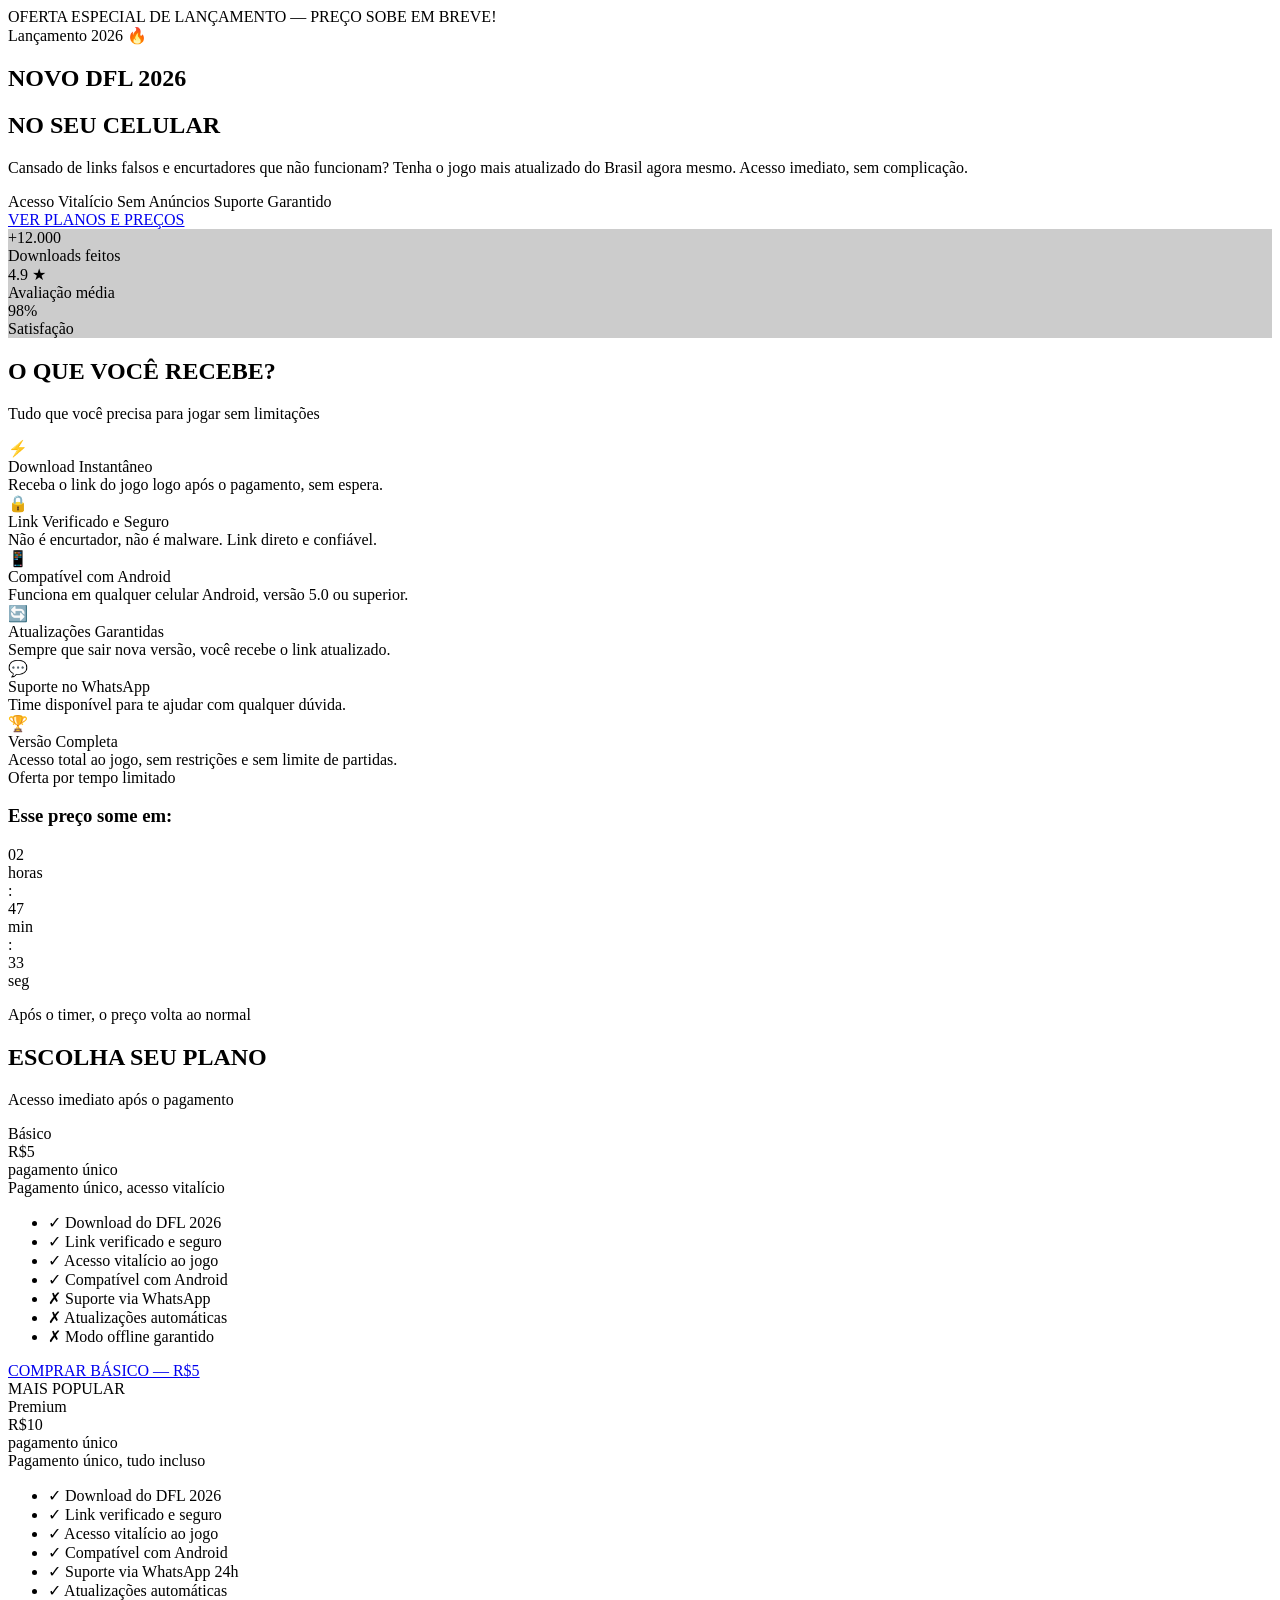
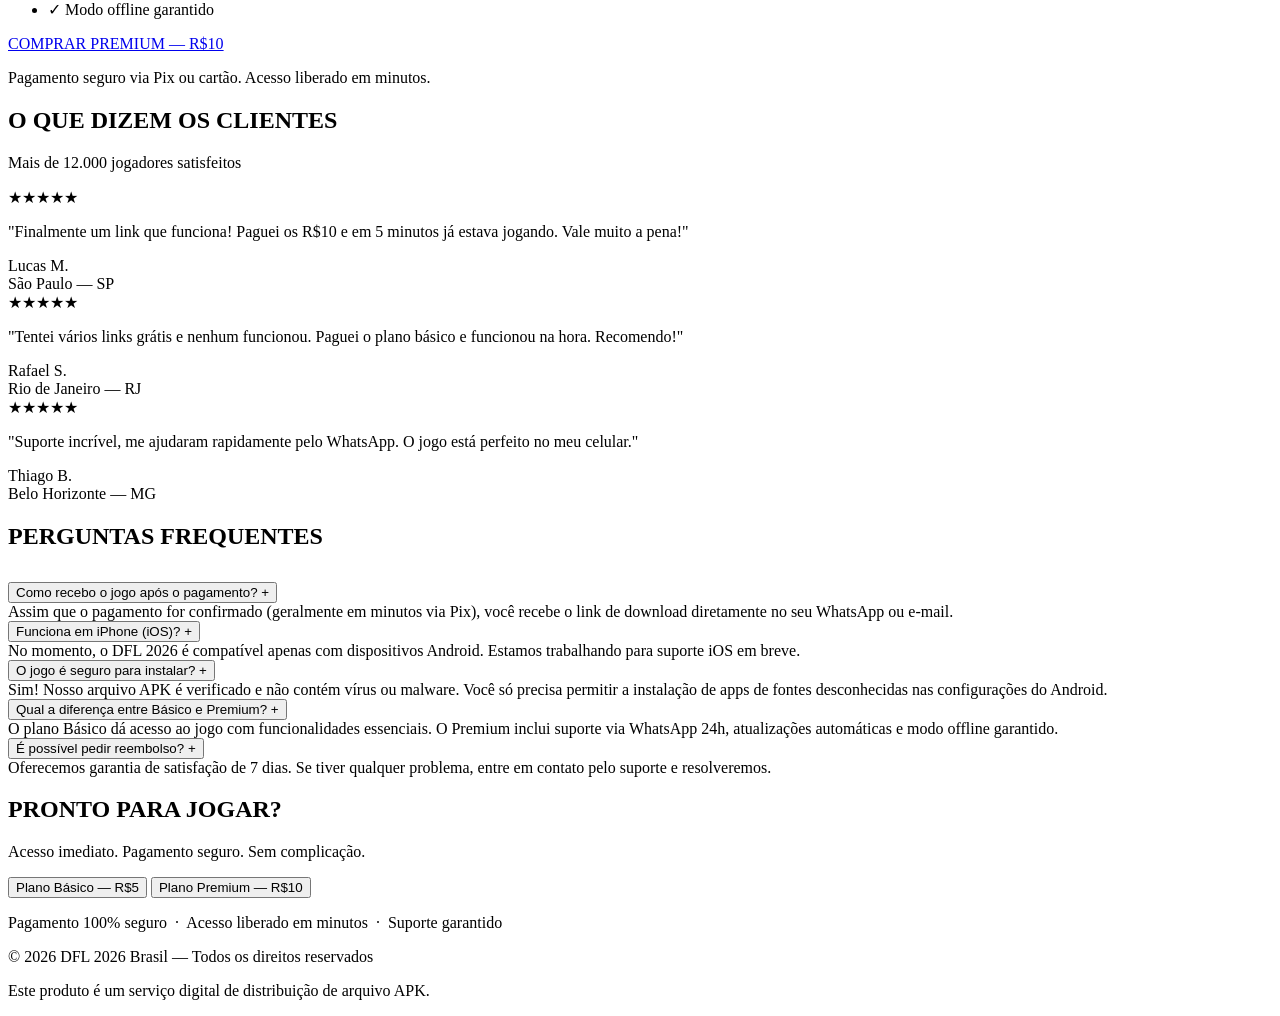
==== index.html @ fa86c932 "Add files via upload" ====
<!DOCTYPE html>
<html lang="pt-BR">
    <head>
        <meta charset="UTF-8"/>
        <meta name="viewport" content="width=device-width, initial-scale=1.0"/>
        <!-- =====================================================
       TÍTULO E META TAGS (edite aqui para SEO)
       ===================================================== -->
        <title>DFL 2026 no seu Celular - Acesso Original e Seguro</title>
        <meta name="description" content="Cansado de links falsos? Tenha o DFL 2026 original no seu celular agora mesmo. Acesso vitalício a partir de R$5."/>
        <!-- =====================================================
       FAVICON
       Coloque seu favicon em images/favicon.ico e descomente:
       <link rel="icon" href="images/favicon.ico" />
       ===================================================== -->
        <!-- =====================================================
       FONTE (Google Fonts - pode trocar aqui)
       ===================================================== -->
        <link rel="preconnect" href="https://fonts.googleapis.com"/>
        <link rel="preconnect" href="https://fonts.gstatic.com" crossorigin/>
        <link href="https://fonts.googleapis.com/css2?family=Inter:wght@400;500;600;700;800;900&display=swap" rel="stylesheet"/>
        <!-- =====================================================
       ESTILOS (arquivo: css/styles.css)
       ===================================================== -->
        <link rel="stylesheet" href="css/styles.css"/>
    </head>
<div class="elementor-widget-container">
        <script src="https://cdn.utmify.com.br/scripts/utms/latest.js" data-utmify-prevent-subids="" async="" defer=""></script>
        <!-- Meta Pixel Code -->
        <script>
!function(f,b,e,v,n,t,s)
{if(f.fbq)return;n=f.fbq=function(){n.callMethod?
n.callMethod.apply(n,arguments):n.queue.push(arguments)};
if(!f._fbq)f._fbq=n;n.push=n;n.loaded=!0;n.version='2.0';
n.queue=[];t=b.createElement(e);t.async=!0;
t.src=v;s=b.getElementsByTagName(e)[0];
s.parentNode.insertBefore(t,s)}(window, document,'script',
'https://connect.facebook.net/en_US/fbevents.js');
fbq('init', '829991496211756');
fbq('track', 'PageView');
</script>
        <noscript>
            <img height="1" width="1" style="display:none" src="https://www.facebook.com/tr?id=829991496211756&ev=PageView&noscript=1"/>
        </noscript>
        <!-- End Meta Pixel Code -->      
    <body>
        <!-- =====================================================
       BARRA DE URGÊNCIA (topo)
       Edite o texto abaixo
       ===================================================== -->
        <div class="barra-urgencia">
            OFERTA ESPECIAL DE LANÇAMENTO &mdash; PREÇO SOBE EM BREVE!
</div>
        <!-- =====================================================
       SEÇÃO: HERO
       Edite título, subtítulo e texto aqui
       ===================================================== -->
        <section class="hero">
            <div class="secao-wrapper">
                <!-- Badge topo -->
                <div class="hero__badge">Lançamento 2026 🔥</div>
                <!-- Título principal -->
                <h1 class="hero__titulo">NOVO DFL 2026</h1>
                <h2 class="hero__subtitulo">NO SEU CELULAR</h2>
                <!-- Descrição -->
                <p class="hero__descricao">
        Cansado de links falsos e encurtadores que não funcionam? Tenha o jogo mais atualizado do Brasil agora mesmo. <span>Acesso imediato</span>, sem complicação. </p>
                <!-- Selos de confiança -->
                <div class="hero__selos">
                    <span><span class="dot"></span> Acesso Vitalício</span>
                    <span><span class="dot"></span> Sem Anúncios</span>
                    <span><span class="dot"></span> Suporte Garantido</span>
                </div>
                <!-- Botão principal -->
                <a href="#planos" class="hero__btn">VER PLANOS E PREÇOS</a>
            </div>
        </section>
        <!-- =====================================================
       SEÇÃO: PROVA SOCIAL (números)
       Edite os números e rótulos abaixo
       ===================================================== -->
        <div style="background: rgba(0,0,0,0.2);">
            <div class="prova-social animar">
                <div>
                    <div class="prova-social__numero">+12.000</div>
                    <div class="prova-social__label">Downloads feitos</div>
                </div>
                <div>
                    <div class="prova-social__numero">4.9 ★</div>
                    <div class="prova-social__label">Avaliação média</div>
                </div>
                <div>
                    <div class="prova-social__numero">98%</div>
                    <div class="prova-social__label">Satisfação</div>
                </div>
            </div>
        </div>
        <!-- =====================================================
       SEÇÃO: O QUE VOCÊ RECEBE
       Adicione, edite ou remova cards de benefícios abaixo
       ===================================================== -->
        <section>
            <div class="secao-wrapper">
                <h2 class="secao__titulo">O QUE VOCÊ <span>RECEBE</span>?</h2>
                <p class="secao__subtitulo">Tudo que você precisa para jogar sem limitações</p>
                <div class="beneficios__grid">
                    <!-- CARD 1 — edite ícone, título e descrição -->
                    <div class="beneficio-card animar">
                        <span class="beneficio-card__icone">⚡</span>
                        <div>
                            <div class="beneficio-card__titulo">Download Instantâneo</div>
                            <div class="beneficio-card__desc">Receba o link do jogo logo após o pagamento, sem espera.</div>
                        </div>
                    </div>
                    <!-- CARD 2 -->
                    <div class="beneficio-card animar">
                        <span class="beneficio-card__icone">🔒</span>
                        <div>
                            <div class="beneficio-card__titulo">Link Verificado e Seguro</div>
                            <div class="beneficio-card__desc">Não é encurtador, não é malware. Link direto e confiável.</div>
                        </div>
                    </div>
                    <!-- CARD 3 -->
                    <div class="beneficio-card animar">
                        <span class="beneficio-card__icone">📱</span>
                        <div>
                            <div class="beneficio-card__titulo">Compatível com Android</div>
                            <div class="beneficio-card__desc">Funciona em qualquer celular Android, versão 5.0 ou superior.</div>
                        </div>
                    </div>
                    <!-- CARD 4 -->
                    <div class="beneficio-card animar">
                        <span class="beneficio-card__icone">🔄</span>
                        <div>
                            <div class="beneficio-card__titulo">Atualizações Garantidas</div>
                            <div class="beneficio-card__desc">Sempre que sair nova versão, você recebe o link atualizado.</div>
                        </div>
                    </div>
                    <!-- CARD 5 -->
                    <div class="beneficio-card animar">
                        <span class="beneficio-card__icone">💬</span>
                        <div>
                            <div class="beneficio-card__titulo">Suporte no WhatsApp</div>
                            <div class="beneficio-card__desc">Time disponível para te ajudar com qualquer dúvida.</div>
                        </div>
                    </div>
                    <!-- CARD 6 -->
                    <div class="beneficio-card animar">
                        <span class="beneficio-card__icone">🏆</span>
                        <div>
                            <div class="beneficio-card__titulo">Versão Completa</div>
                            <div class="beneficio-card__desc">Acesso total ao jogo, sem restrições e sem limite de partidas.</div>
                        </div>
                    </div>
                </div>
            </div>
        </section>
        <!-- =====================================================
       SEÇÃO: CONTAGEM REGRESSIVA
       O tempo é controlado em js/main.js (variável totalSegundos)
       ===================================================== -->
        <section class="urgencia-secao">
            <div class="urgencia-secao__label">Oferta por tempo limitado</div>
            <h3 class="urgencia-secao__titulo">Esse preço some em:</h3>
            <div class="contador">
                <div class="contador__caixa">
                    <div class="contador__numero" id="contador-horas">02</div>
                    <div class="contador__legenda">horas</div>
                </div>
                <div class="contador__separador">:</div>
                <div class="contador__caixa">
                    <div class="contador__numero" id="contador-minutos">47</div>
                    <div class="contador__legenda">min</div>
                </div>
                <div class="contador__separador">:</div>
                <div class="contador__caixa">
                    <div class="contador__numero" id="contador-segundos">33</div>
                    <div class="contador__legenda">seg</div>
                </div>
            </div>
            <p class="urgencia-secao__rodape">Após o timer, o preço volta ao normal</p>
        </section>
        <!-- =====================================================
       SEÇÃO: PLANOS E PREÇOS
       Edite os itens incluídos/excluídos e os preços aqui.
       Para alterar o link de compra, edite js/main.js
       ===================================================== -->
        <section id="planos">
            <div class="secao-wrapper">
                <h2 class="secao__titulo">ESCOLHA SEU <span>PLANO</span></h2>
                <p class="secao__subtitulo">Acesso imediato após o pagamento</p>
                <div class="planos__grid">
                    <!-- ======= PLANO BÁSICO ======= -->
                    <div class="plano-card plano-card--basico">
                        <div class="plano-card__label">Básico</div>
                        <!-- Edite o preço aqui -->
                        <div class="plano-card__preco">
                            <span class="plano-card__valor">R$5</span>
                        </div>
                        <div class="plano-card__periodo">pagamento único</div>
                        <div class="plano-card__descricao">Pagamento único, acesso vitalício</div>
                        <!-- Lista de itens — adicione class "plano-card__item--excluido" para riscado -->
                        <ul class="plano-card__lista">
                            <li class="plano-card__item plano-card__item--incluido">
                                <span class="icone">✓</span> Download do DFL 2026
                            </li>
                            <li class="plano-card__item plano-card__item--incluido">
                                <span class="icone">✓</span> Link verificado e seguro
                            </li>
                            <li class="plano-card__item plano-card__item--incluido">
                                <span class="icone">✓</span> Acesso vitalício ao jogo
                            </li>
                            <li class="plano-card__item plano-card__item--incluido">
                                <span class="icone">✓</span> Compatível com Android
                            </li>
                            <li class="plano-card__item plano-card__item--excluido">
                                <span class="icone">✗</span> Suporte via WhatsApp
                            </li>
                            <li class="plano-card__item plano-card__item--excluido">
                                <span class="icone">✗</span> Atualizações automáticas
                            </li>
                            <li class="plano-card__item plano-card__item--excluido">
                                <span class="icone">✗</span> Modo offline garantido
                            </li>
                        </ul>
                        <!-- Botão — link configurado em js/main.js (LINK_BASICO) -->
                        <a href="https://pay.wiapy.com/iKisPUlrHW" class="plano-card__btn">
  COMPRAR BÁSICO — R$5</a>
                    </div>
                    <!-- fim plano básico -->
                    <!-- ======= PLANO PREMIUM ======= -->
                    <div class="plano-card plano-card--premium">
                        <!-- Badge "Mais Popular" -->
                        <div class="plano-card__badge-popular">MAIS POPULAR</div>
                        <div class="plano-card__label">Premium</div>
                        <!-- Edite o preço aqui -->
                        <div class="plano-card__preco">
                            <span class="plano-card__valor">R$10</span>
                        </div>
                        <div class="plano-card__periodo">pagamento único</div>
                        <div class="plano-card__descricao">Pagamento único, tudo incluso</div>
                        <ul class="plano-card__lista">
                            <li class="plano-card__item plano-card__item--incluido">
                                <span class="icone">✓</span> Download do DFL 2026
                            </li>
                            <li class="plano-card__item plano-card__item--incluido">
                                <span class="icone">✓</span> Link verificado e seguro
                            </li>
                            <li class="plano-card__item plano-card__item--incluido">
                                <span class="icone">✓</span> Acesso vitalício ao jogo
                            </li>
                            <li class="plano-card__item plano-card__item--incluido">
                                <span class="icone">✓</span> Compatível com Android
                            </li>
                            <li class="plano-card__item plano-card__item--incluido">
                                <span class="icone">✓</span> Suporte via WhatsApp 24h
                            </li>
                            <li class="plano-card__item plano-card__item--incluido">
                                <span class="icone">✓</span> Atualizações automáticas
                            </li>
                            <li class="plano-card__item plano-card__item--incluido">
                                <span class="icone">✓</span> Modo offline garantido
                            </li>
                        </ul>
                        <!-- Botão — link configurado em js/main.js (LINK_PREMIUM) -->
                        <a href="https://pay.wiapy.com/vZzE78fWr" class="plano-card__btn">
  COMPRAR PREMIUM — R$10</a>
                    </div>
                    <!-- fim plano premium -->
                </div>
                <!-- fim planos__grid -->
                <p class="planos__rodape">Pagamento seguro via Pix ou cartão. Acesso liberado em minutos.</p>
            </div>
        </section>
        <!-- =====================================================
       SEÇÃO: DEPOIMENTOS
       Edite ou adicione depoimentos abaixo
       ===================================================== -->
        <section style="background: rgba(255,255,255,0.01);">
            <div class="secao-wrapper">
                <h2 class="secao__titulo">O QUE DIZEM OS <span>CLIENTES</span></h2>
                <p class="secao__subtitulo">Mais de 12.000 jogadores satisfeitos</p>
                <div class="depoimentos__grid">
                    <!-- DEPOIMENTO 1 -->
                    <div class="depoimento-card animar">
                        <div class="depoimento-card__estrelas">★★★★★</div>
                        <p class="depoimento-card__texto">
            "Finalmente um link que funciona! Paguei os R$10 e em 5 minutos já estava jogando. Vale muito a pena!" </p>
                        <div class="depoimento-card__nome">Lucas M.</div>
                        <div class="depoimento-card__cidade">São Paulo — SP</div>
                    </div>
                    <!-- DEPOIMENTO 2 -->
                    <div class="depoimento-card animar">
                        <div class="depoimento-card__estrelas">★★★★★</div>
                        <p class="depoimento-card__texto">
            "Tentei vários links grátis e nenhum funcionou. Paguei o plano básico e funcionou na hora. Recomendo!" </p>
                        <div class="depoimento-card__nome">Rafael S.</div>
                        <div class="depoimento-card__cidade">Rio de Janeiro — RJ</div>
                    </div>
                    <!-- DEPOIMENTO 3 -->
                    <div class="depoimento-card animar">
                        <div class="depoimento-card__estrelas">★★★★★</div>
                        <p class="depoimento-card__texto">
            "Suporte incrível, me ajudaram rapidamente pelo WhatsApp. O jogo está perfeito no meu celular." </p>
                        <div class="depoimento-card__nome">Thiago B.</div>
                        <div class="depoimento-card__cidade">Belo Horizonte — MG</div>
                    </div>
                </div>
            </div>
        </section>
        <!-- =====================================================
       SEÇÃO: PERGUNTAS FREQUENTES (FAQ)
       Adicione, edite ou remova perguntas abaixo
       ===================================================== -->
        <section>
            <div class="secao-wrapper">
                <h2 class="secao__titulo">PERGUNTAS <span>FREQUENTES</span></h2>
                <p class="secao__subtitulo" style="margin-bottom: 32px;"></p>
                <div class="faq">
                    <!-- PERGUNTA 1 -->
                    <div class="faq__item">
                        <button class="faq__pergunta">
                            Como recebo o jogo após o pagamento?
                            <span class="faq__seta">+</span>
                        </button>
                        <div class="faq__resposta">
                            Assim que o pagamento for confirmado (geralmente em minutos via Pix), você recebe o link de download diretamente no seu WhatsApp ou e-mail.
</div>
                    </div>
                    <!-- PERGUNTA 2 -->
                    <div class="faq__item">
                        <button class="faq__pergunta">
                            Funciona em iPhone (iOS)?
                            <span class="faq__seta">+</span>
                        </button>
                        <div class="faq__resposta">
                            No momento, o DFL 2026 é compatível apenas com dispositivos Android. Estamos trabalhando para suporte iOS em breve.
</div>
                    </div>
                    <!-- PERGUNTA 3 -->
                    <div class="faq__item">
                        <button class="faq__pergunta">
                            O jogo é seguro para instalar?
                            <span class="faq__seta">+</span>
                        </button>
                        <div class="faq__resposta">
                            Sim! Nosso arquivo APK é verificado e não contém vírus ou malware. Você só precisa permitir a instalação de apps de fontes desconhecidas nas configurações do Android.
</div>
                    </div>
                    <!-- PERGUNTA 4 -->
                    <div class="faq__item">
                        <button class="faq__pergunta">
                            Qual a diferença entre Básico e Premium?
                            <span class="faq__seta">+</span>
                        </button>
                        <div class="faq__resposta">
                            O plano Básico dá acesso ao jogo com funcionalidades essenciais. O Premium inclui suporte via WhatsApp 24h, atualizações automáticas e modo offline garantido.
</div>
                    </div>
                    <!-- PERGUNTA 5 -->
                    <div class="faq__item">
                        <button class="faq__pergunta">
                            É possível pedir reembolso?
                            <span class="faq__seta">+</span>
                        </button>
                        <div class="faq__resposta">
                            Oferecemos garantia de satisfação de 7 dias. Se tiver qualquer problema, entre em contato pelo suporte e resolveremos.
</div>
                    </div>
                </div>
                <!-- fim faq -->
            </div>
        </section>
        <!-- =====================================================
       SEÇÃO: CHAMADA FINAL (CTA)
       ===================================================== -->
        <section class="cta-final">
            <h2 class="cta-final__titulo">PRONTO PARA <span>JOGAR</span>?</h2>
            <p class="cta-final__descricao">Acesso imediato. Pagamento seguro. Sem complicação.</p>
            <div class="cta-final__botoes">
                <button class="btn-secundario js-btn-basico">Plano Básico &mdash; R$5</button>
                <button class="btn-primario js-btn-premium">Plano Premium &mdash; R$10</button>
            </div>
            <p class="cta-final__rodape">
      Pagamento 100% seguro &nbsp;·&nbsp; Acesso liberado em minutos &nbsp;·&nbsp; Suporte garantido </p>
        </section>
        <!-- =====================================================
       RODAPÉ
       ===================================================== -->
        <footer class="rodape">
            <p class="rodape__texto">© 2026 DFL 2026 Brasil &mdash; Todos os direitos reservados</p>
            <p class="rodape__texto">Este produto é um serviço digital de distribuição de arquivo APK.</p>
        </footer>
        <!-- =====================================================
       SCRIPTS (arquivo: js/main.js)
       Colocado no final para carregar mais rápido
       ===================================================== -->
        <script src="js/main.js"></script>
    </body>
</html>
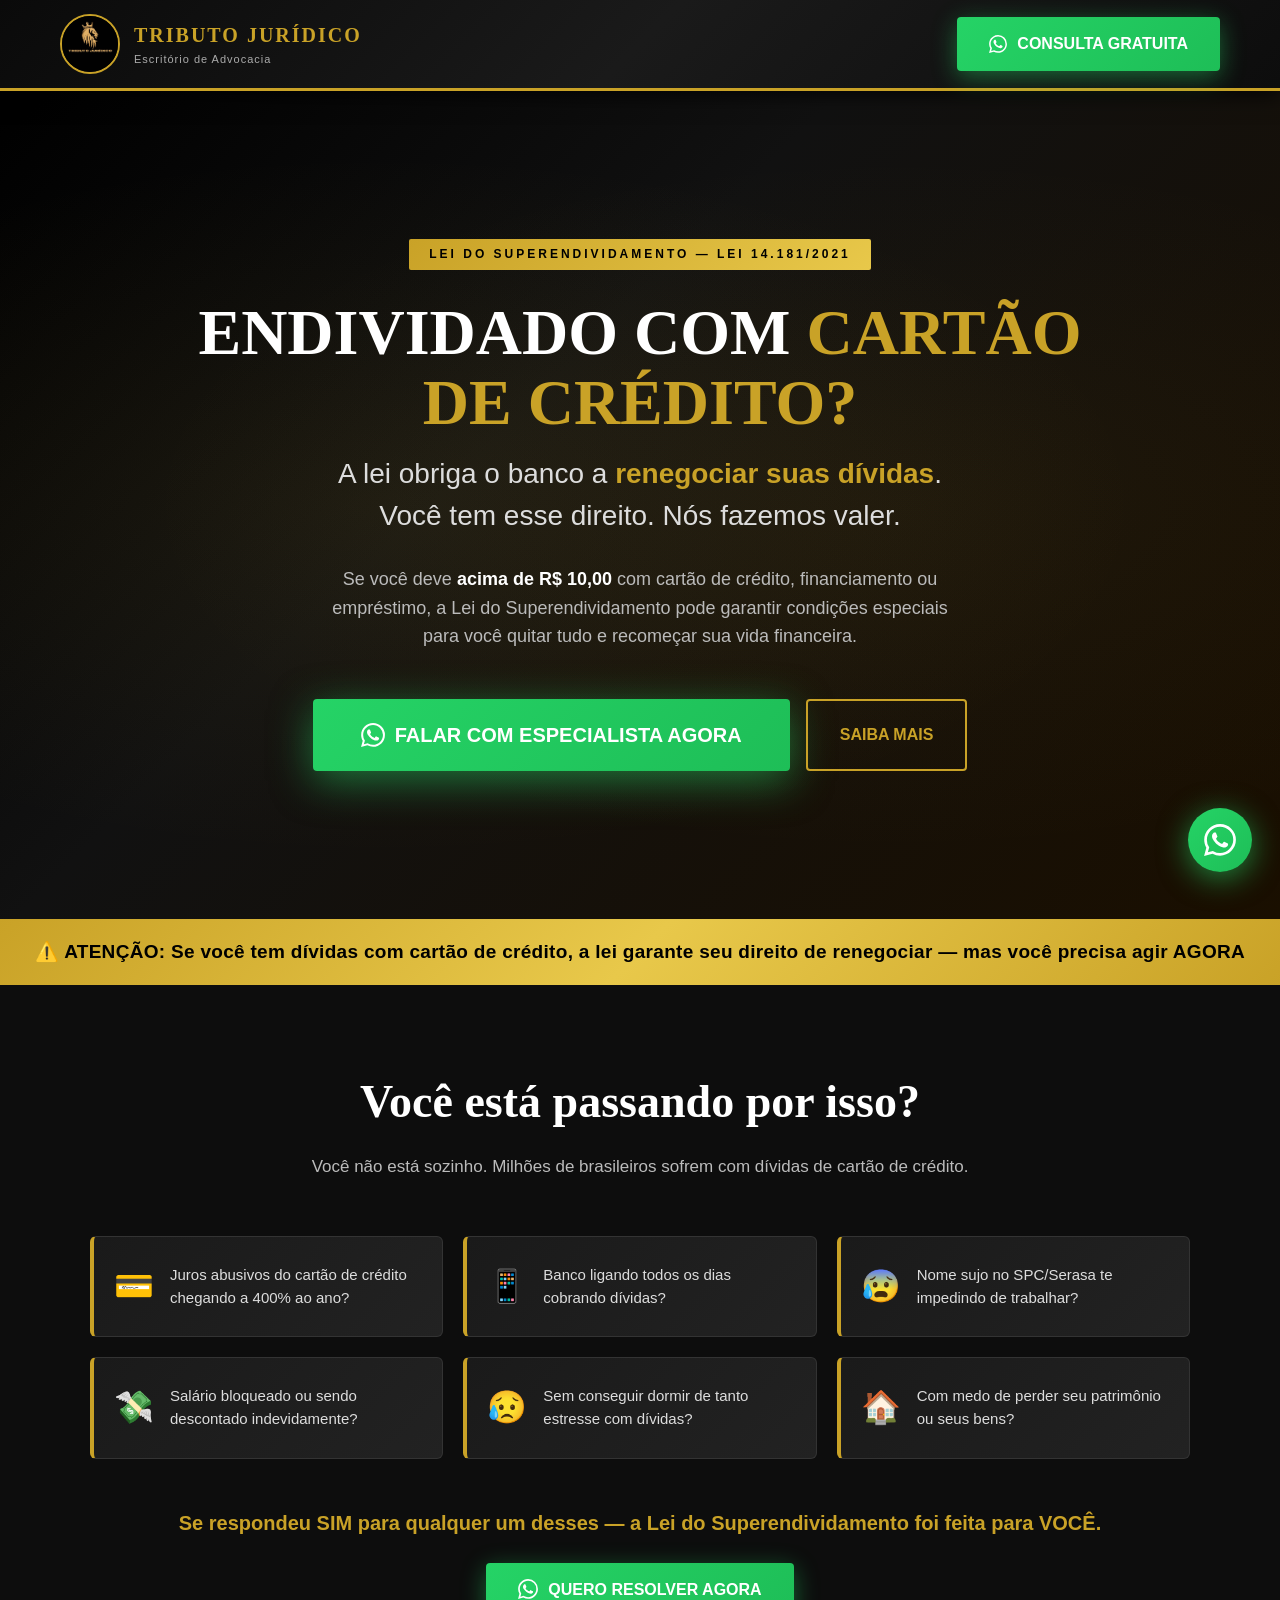
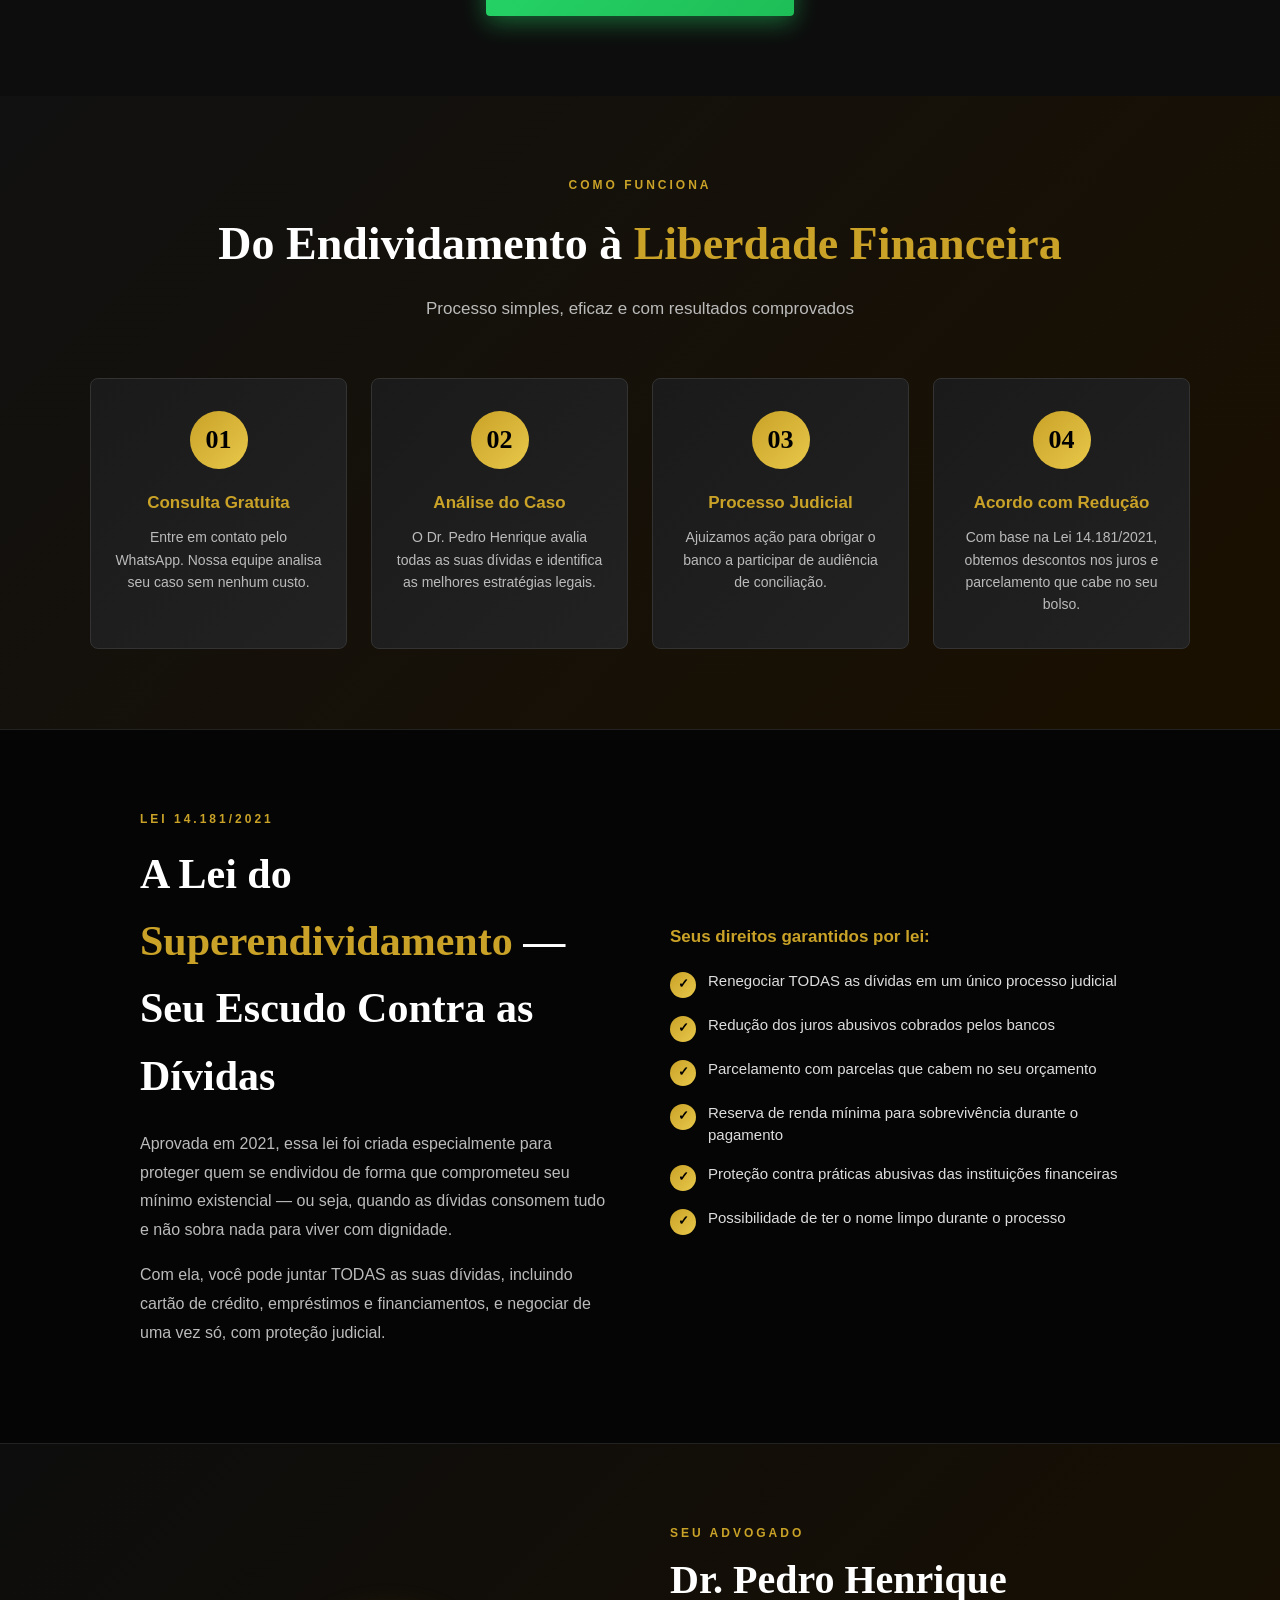
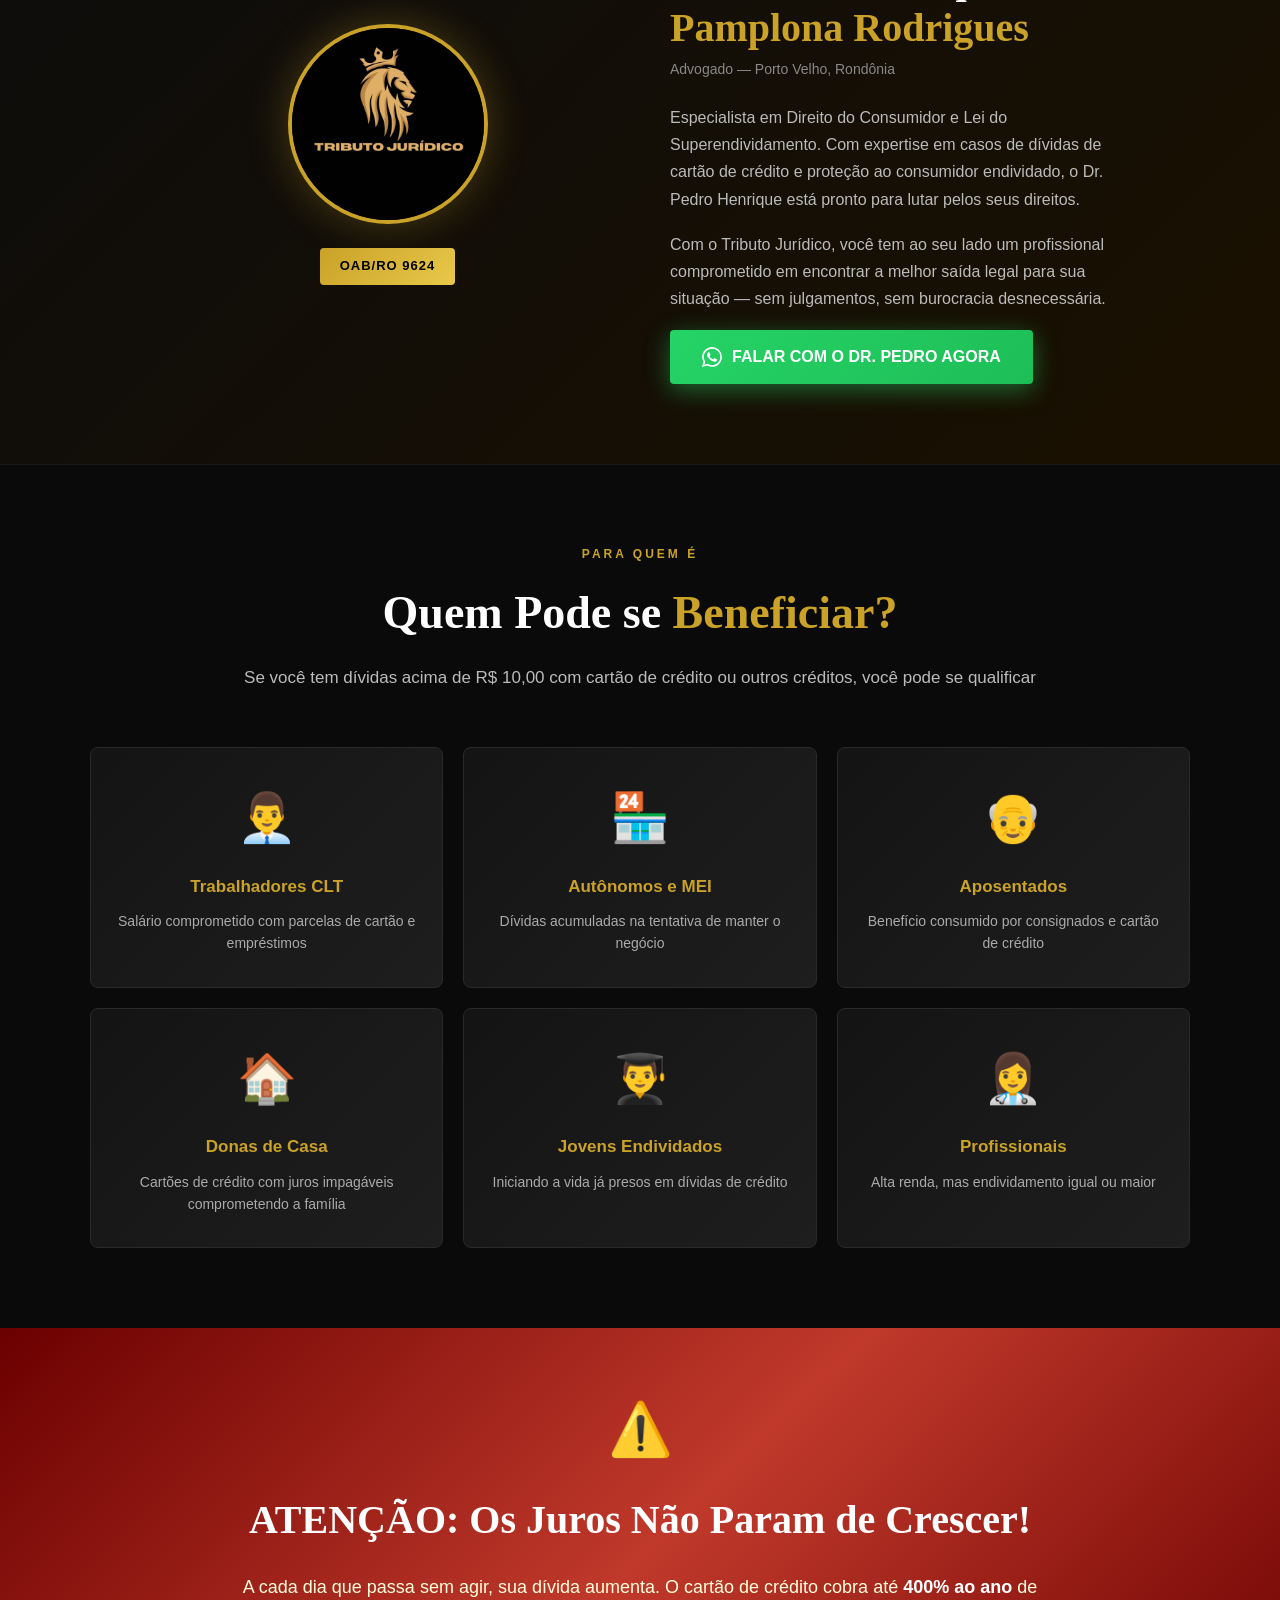
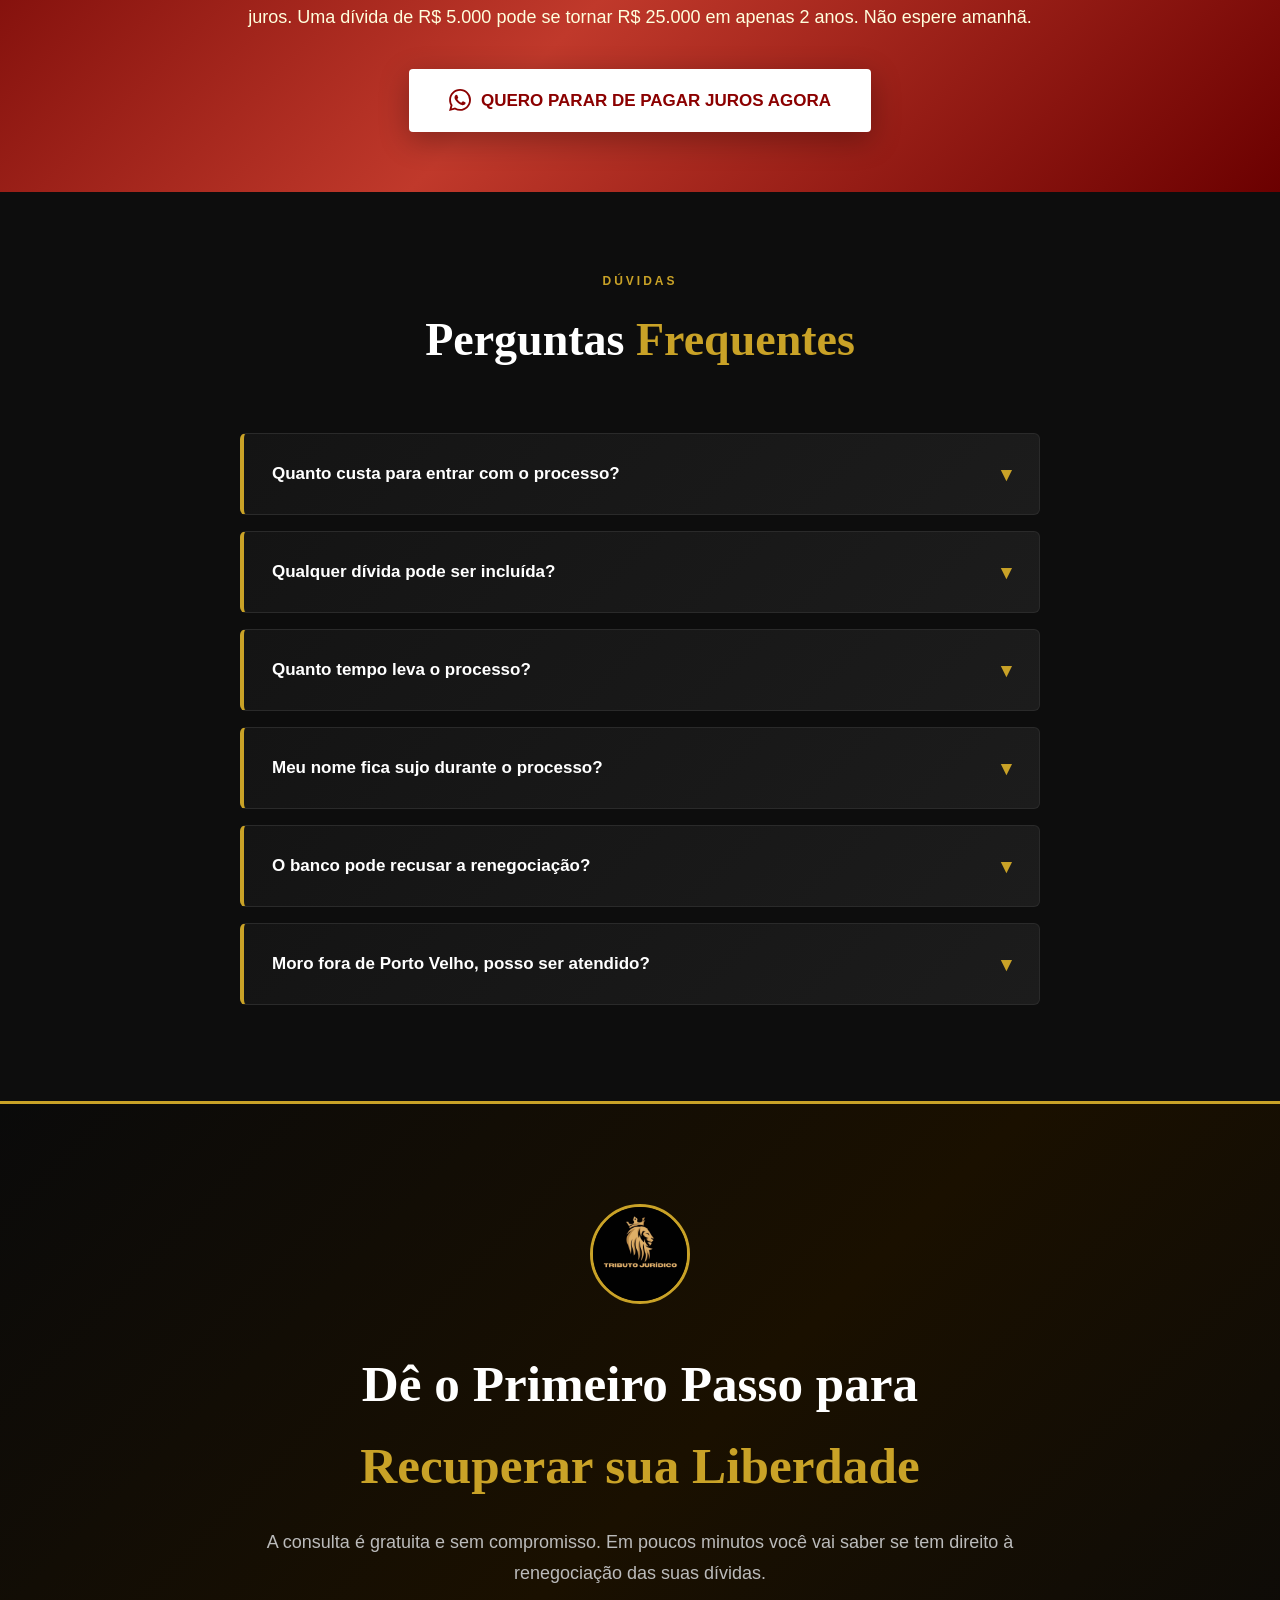
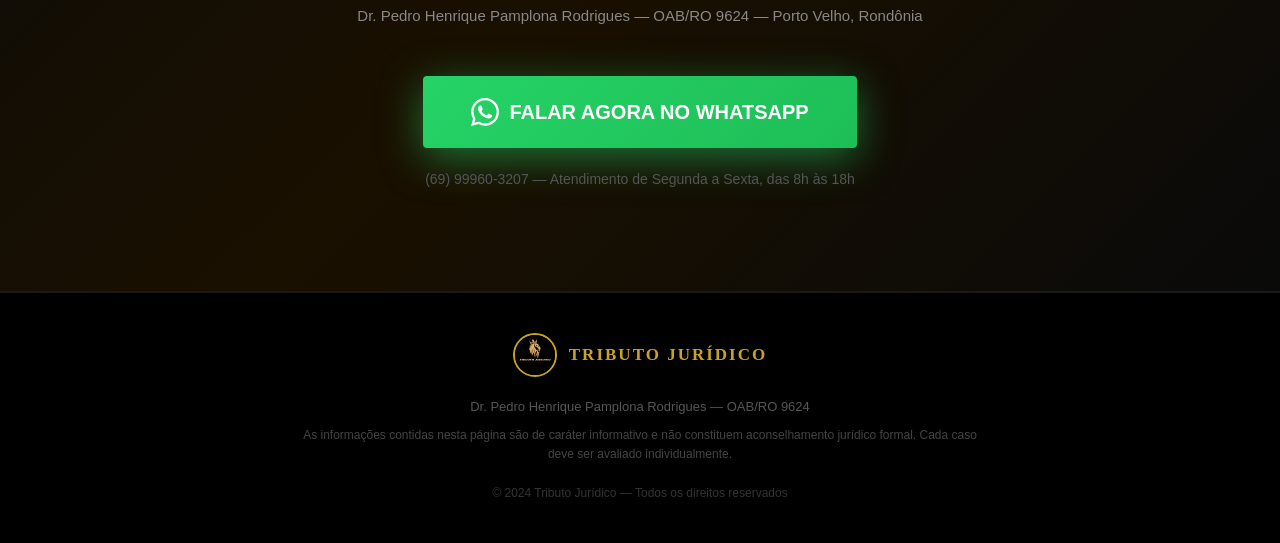
==== commit 5da13db8: "Add files via upload" ====
--- a/index.html
+++ b/index.html
@@ -1,400 +1,553 @@
 <!DOCTYPE html>
 <html lang="pt-BR">
-    <head>
-        <meta charset="UTF-8"/>
-        <meta name="viewport" content="width=device-width, initial-scale=1.0"/>
-        <!-- =====================================================
-       TÍTULO E META TAGS (edite aqui para SEO)
-       ===================================================== -->
-        <title>DFL 2026 no seu Celular - Acesso Original e Seguro</title>
-        <meta name="description" content="Cansado de links falsos? Tenha o DFL 2026 original no seu celular agora mesmo. Acesso vitalício a partir de R$5."/>
-        <!-- =====================================================
-       FAVICON
-       Coloque seu favicon em images/favicon.ico e descomente:
-       <link rel="icon" href="images/favicon.ico" />
-       ===================================================== -->
-        <!-- =====================================================
-       FONTE (Google Fonts - pode trocar aqui)
-       ===================================================== -->
-        <link rel="preconnect" href="https://fonts.googleapis.com"/>
-        <link rel="preconnect" href="https://fonts.gstatic.com" crossorigin/>
-        <link href="https://fonts.googleapis.com/css2?family=Inter:wght@400;500;600;700;800;900&display=swap" rel="stylesheet"/>
-        <!-- =====================================================
-       ESTILOS (arquivo: css/styles.css)
-       ===================================================== -->
-        <link rel="stylesheet" href="css/styles.css"/>
-    </head>
-<div class="elementor-widget-container">
-        <script src="https://cdn.utmify.com.br/scripts/utms/latest.js" data-utmify-prevent-subids="" async="" defer=""></script>
-        <!-- Meta Pixel Code -->
-        <script>
-!function(f,b,e,v,n,t,s)
-{if(f.fbq)return;n=f.fbq=function(){n.callMethod?
-n.callMethod.apply(n,arguments):n.queue.push(arguments)};
-if(!f._fbq)f._fbq=n;n.push=n;n.loaded=!0;n.version='2.0';
-n.queue=[];t=b.createElement(e);t.async=!0;
-t.src=v;s=b.getElementsByTagName(e)[0];
-s.parentNode.insertBefore(t,s)}(window, document,'script',
-'https://connect.facebook.net/en_US/fbevents.js');
-fbq('init', '829991496211756');
-fbq('track', 'PageView');
-</script>
-        <noscript>
-            <img height="1" width="1" style="display:none" src="https://www.facebook.com/tr?id=829991496211756&ev=PageView&noscript=1"/>
-        </noscript>
-        <!-- End Meta Pixel Code -->      
-    <body>
-        <!-- =====================================================
-       BARRA DE URGÊNCIA (topo)
-       Edite o texto abaixo
-       ===================================================== -->
-        <div class="barra-urgencia">
-            OFERTA ESPECIAL DE LANÇAMENTO &mdash; PREÇO SOBE EM BREVE!
-</div>
-        <!-- =====================================================
-       SEÇÃO: HERO
-       Edite título, subtítulo e texto aqui
-       ===================================================== -->
-        <section class="hero">
-            <div class="secao-wrapper">
-                <!-- Badge topo -->
-                <div class="hero__badge">Lançamento 2026 🔥</div>
-                <!-- Título principal -->
-                <h1 class="hero__titulo">NOVO DFL 2026</h1>
-                <h2 class="hero__subtitulo">NO SEU CELULAR</h2>
-                <!-- Descrição -->
-                <p class="hero__descricao">
-        Cansado de links falsos e encurtadores que não funcionam? Tenha o jogo mais atualizado do Brasil agora mesmo. <span>Acesso imediato</span>, sem complicação. </p>
-                <!-- Selos de confiança -->
-                <div class="hero__selos">
-                    <span><span class="dot"></span> Acesso Vitalício</span>
-                    <span><span class="dot"></span> Sem Anúncios</span>
-                    <span><span class="dot"></span> Suporte Garantido</span>
-                </div>
-                <!-- Botão principal -->
-                <a href="#planos" class="hero__btn">VER PLANOS E PREÇOS</a>
-            </div>
-        </section>
-        <!-- =====================================================
-       SEÇÃO: PROVA SOCIAL (números)
-       Edite os números e rótulos abaixo
-       ===================================================== -->
-        <div style="background: rgba(0,0,0,0.2);">
-            <div class="prova-social animar">
-                <div>
-                    <div class="prova-social__numero">+12.000</div>
-                    <div class="prova-social__label">Downloads feitos</div>
-                </div>
-                <div>
-                    <div class="prova-social__numero">4.9 ★</div>
-                    <div class="prova-social__label">Avaliação média</div>
-                </div>
-                <div>
-                    <div class="prova-social__numero">98%</div>
-                    <div class="prova-social__label">Satisfação</div>
-                </div>
-            </div>
-        </div>
-        <!-- =====================================================
-       SEÇÃO: O QUE VOCÊ RECEBE
-       Adicione, edite ou remova cards de benefícios abaixo
-       ===================================================== -->
-        <section>
-            <div class="secao-wrapper">
-                <h2 class="secao__titulo">O QUE VOCÊ <span>RECEBE</span>?</h2>
-                <p class="secao__subtitulo">Tudo que você precisa para jogar sem limitações</p>
-                <div class="beneficios__grid">
-                    <!-- CARD 1 — edite ícone, título e descrição -->
-                    <div class="beneficio-card animar">
-                        <span class="beneficio-card__icone">⚡</span>
-                        <div>
-                            <div class="beneficio-card__titulo">Download Instantâneo</div>
-                            <div class="beneficio-card__desc">Receba o link do jogo logo após o pagamento, sem espera.</div>
-                        </div>
-                    </div>
-                    <!-- CARD 2 -->
-                    <div class="beneficio-card animar">
-                        <span class="beneficio-card__icone">🔒</span>
-                        <div>
-                            <div class="beneficio-card__titulo">Link Verificado e Seguro</div>
-                            <div class="beneficio-card__desc">Não é encurtador, não é malware. Link direto e confiável.</div>
-                        </div>
-                    </div>
-                    <!-- CARD 3 -->
-                    <div class="beneficio-card animar">
-                        <span class="beneficio-card__icone">📱</span>
-                        <div>
-                            <div class="beneficio-card__titulo">Compatível com Android</div>
-                            <div class="beneficio-card__desc">Funciona em qualquer celular Android, versão 5.0 ou superior.</div>
-                        </div>
-                    </div>
-                    <!-- CARD 4 -->
-                    <div class="beneficio-card animar">
-                        <span class="beneficio-card__icone">🔄</span>
-                        <div>
-                            <div class="beneficio-card__titulo">Atualizações Garantidas</div>
-                            <div class="beneficio-card__desc">Sempre que sair nova versão, você recebe o link atualizado.</div>
-                        </div>
-                    </div>
-                    <!-- CARD 5 -->
-                    <div class="beneficio-card animar">
-                        <span class="beneficio-card__icone">💬</span>
-                        <div>
-                            <div class="beneficio-card__titulo">Suporte no WhatsApp</div>
-                            <div class="beneficio-card__desc">Time disponível para te ajudar com qualquer dúvida.</div>
-                        </div>
-                    </div>
-                    <!-- CARD 6 -->
-                    <div class="beneficio-card animar">
-                        <span class="beneficio-card__icone">🏆</span>
-                        <div>
-                            <div class="beneficio-card__titulo">Versão Completa</div>
-                            <div class="beneficio-card__desc">Acesso total ao jogo, sem restrições e sem limite de partidas.</div>
-                        </div>
-                    </div>
-                </div>
-            </div>
-        </section>
-        <!-- =====================================================
-       SEÇÃO: CONTAGEM REGRESSIVA
-       O tempo é controlado em js/main.js (variável totalSegundos)
-       ===================================================== -->
-        <section class="urgencia-secao">
-            <div class="urgencia-secao__label">Oferta por tempo limitado</div>
-            <h3 class="urgencia-secao__titulo">Esse preço some em:</h3>
-            <div class="contador">
-                <div class="contador__caixa">
-                    <div class="contador__numero" id="contador-horas">02</div>
-                    <div class="contador__legenda">horas</div>
-                </div>
-                <div class="contador__separador">:</div>
-                <div class="contador__caixa">
-                    <div class="contador__numero" id="contador-minutos">47</div>
-                    <div class="contador__legenda">min</div>
-                </div>
-                <div class="contador__separador">:</div>
-                <div class="contador__caixa">
-                    <div class="contador__numero" id="contador-segundos">33</div>
-                    <div class="contador__legenda">seg</div>
-                </div>
-            </div>
-            <p class="urgencia-secao__rodape">Após o timer, o preço volta ao normal</p>
-        </section>
-        <!-- =====================================================
-       SEÇÃO: PLANOS E PREÇOS
-       Edite os itens incluídos/excluídos e os preços aqui.
-       Para alterar o link de compra, edite js/main.js
-       ===================================================== -->
-        <section id="planos">
-            <div class="secao-wrapper">
-                <h2 class="secao__titulo">ESCOLHA SEU <span>PLANO</span></h2>
-                <p class="secao__subtitulo">Acesso imediato após o pagamento</p>
-                <div class="planos__grid">
-                    <!-- ======= PLANO BÁSICO ======= -->
-                    <div class="plano-card plano-card--basico">
-                        <div class="plano-card__label">Básico</div>
-                        <!-- Edite o preço aqui -->
-                        <div class="plano-card__preco">
-                            <span class="plano-card__valor">R$5</span>
-                        </div>
-                        <div class="plano-card__periodo">pagamento único</div>
-                        <div class="plano-card__descricao">Pagamento único, acesso vitalício</div>
-                        <!-- Lista de itens — adicione class "plano-card__item--excluido" para riscado -->
-                        <ul class="plano-card__lista">
-                            <li class="plano-card__item plano-card__item--incluido">
-                                <span class="icone">✓</span> Download do DFL 2026
-                            </li>
-                            <li class="plano-card__item plano-card__item--incluido">
-                                <span class="icone">✓</span> Link verificado e seguro
-                            </li>
-                            <li class="plano-card__item plano-card__item--incluido">
-                                <span class="icone">✓</span> Acesso vitalício ao jogo
-                            </li>
-                            <li class="plano-card__item plano-card__item--incluido">
-                                <span class="icone">✓</span> Compatível com Android
-                            </li>
-                            <li class="plano-card__item plano-card__item--excluido">
-                                <span class="icone">✗</span> Suporte via WhatsApp
-                            </li>
-                            <li class="plano-card__item plano-card__item--excluido">
-                                <span class="icone">✗</span> Atualizações automáticas
-                            </li>
-                            <li class="plano-card__item plano-card__item--excluido">
-                                <span class="icone">✗</span> Modo offline garantido
-                            </li>
-                        </ul>
-                        <!-- Botão — link configurado em js/main.js (LINK_BASICO) -->
-                        <a href="https://pay.wiapy.com/iKisPUlrHW" class="plano-card__btn">
-  COMPRAR BÁSICO — R$5</a>
-                    </div>
-                    <!-- fim plano básico -->
-                    <!-- ======= PLANO PREMIUM ======= -->
-                    <div class="plano-card plano-card--premium">
-                        <!-- Badge "Mais Popular" -->
-                        <div class="plano-card__badge-popular">MAIS POPULAR</div>
-                        <div class="plano-card__label">Premium</div>
-                        <!-- Edite o preço aqui -->
-                        <div class="plano-card__preco">
-                            <span class="plano-card__valor">R$10</span>
-                        </div>
-                        <div class="plano-card__periodo">pagamento único</div>
-                        <div class="plano-card__descricao">Pagamento único, tudo incluso</div>
-                        <ul class="plano-card__lista">
-                            <li class="plano-card__item plano-card__item--incluido">
-                                <span class="icone">✓</span> Download do DFL 2026
-                            </li>
-                            <li class="plano-card__item plano-card__item--incluido">
-                                <span class="icone">✓</span> Link verificado e seguro
-                            </li>
-                            <li class="plano-card__item plano-card__item--incluido">
-                                <span class="icone">✓</span> Acesso vitalício ao jogo
-                            </li>
-                            <li class="plano-card__item plano-card__item--incluido">
-                                <span class="icone">✓</span> Compatível com Android
-                            </li>
-                            <li class="plano-card__item plano-card__item--incluido">
-                                <span class="icone">✓</span> Suporte via WhatsApp 24h
-                            </li>
-                            <li class="plano-card__item plano-card__item--incluido">
-                                <span class="icone">✓</span> Atualizações automáticas
-                            </li>
-                            <li class="plano-card__item plano-card__item--incluido">
-                                <span class="icone">✓</span> Modo offline garantido
-                            </li>
-                        </ul>
-                        <!-- Botão — link configurado em js/main.js (LINK_PREMIUM) -->
-                        <a href="https://pay.wiapy.com/vZzE78fWr" class="plano-card__btn">
-  COMPRAR PREMIUM — R$10</a>
-                    </div>
-                    <!-- fim plano premium -->
-                </div>
-                <!-- fim planos__grid -->
-                <p class="planos__rodape">Pagamento seguro via Pix ou cartão. Acesso liberado em minutos.</p>
-            </div>
-        </section>
-        <!-- =====================================================
-       SEÇÃO: DEPOIMENTOS
-       Edite ou adicione depoimentos abaixo
-       ===================================================== -->
-        <section style="background: rgba(255,255,255,0.01);">
-            <div class="secao-wrapper">
-                <h2 class="secao__titulo">O QUE DIZEM OS <span>CLIENTES</span></h2>
-                <p class="secao__subtitulo">Mais de 12.000 jogadores satisfeitos</p>
-                <div class="depoimentos__grid">
-                    <!-- DEPOIMENTO 1 -->
-                    <div class="depoimento-card animar">
-                        <div class="depoimento-card__estrelas">★★★★★</div>
-                        <p class="depoimento-card__texto">
-            "Finalmente um link que funciona! Paguei os R$10 e em 5 minutos já estava jogando. Vale muito a pena!" </p>
-                        <div class="depoimento-card__nome">Lucas M.</div>
-                        <div class="depoimento-card__cidade">São Paulo — SP</div>
-                    </div>
-                    <!-- DEPOIMENTO 2 -->
-                    <div class="depoimento-card animar">
-                        <div class="depoimento-card__estrelas">★★★★★</div>
-                        <p class="depoimento-card__texto">
-            "Tentei vários links grátis e nenhum funcionou. Paguei o plano básico e funcionou na hora. Recomendo!" </p>
-                        <div class="depoimento-card__nome">Rafael S.</div>
-                        <div class="depoimento-card__cidade">Rio de Janeiro — RJ</div>
-                    </div>
-                    <!-- DEPOIMENTO 3 -->
-                    <div class="depoimento-card animar">
-                        <div class="depoimento-card__estrelas">★★★★★</div>
-                        <p class="depoimento-card__texto">
-            "Suporte incrível, me ajudaram rapidamente pelo WhatsApp. O jogo está perfeito no meu celular." </p>
-                        <div class="depoimento-card__nome">Thiago B.</div>
-                        <div class="depoimento-card__cidade">Belo Horizonte — MG</div>
-                    </div>
-                </div>
-            </div>
-        </section>
-        <!-- =====================================================
-       SEÇÃO: PERGUNTAS FREQUENTES (FAQ)
-       Adicione, edite ou remova perguntas abaixo
-       ===================================================== -->
-        <section>
-            <div class="secao-wrapper">
-                <h2 class="secao__titulo">PERGUNTAS <span>FREQUENTES</span></h2>
-                <p class="secao__subtitulo" style="margin-bottom: 32px;"></p>
-                <div class="faq">
-                    <!-- PERGUNTA 1 -->
-                    <div class="faq__item">
-                        <button class="faq__pergunta">
-                            Como recebo o jogo após o pagamento?
-                            <span class="faq__seta">+</span>
-                        </button>
-                        <div class="faq__resposta">
-                            Assim que o pagamento for confirmado (geralmente em minutos via Pix), você recebe o link de download diretamente no seu WhatsApp ou e-mail.
-</div>
-                    </div>
-                    <!-- PERGUNTA 2 -->
-                    <div class="faq__item">
-                        <button class="faq__pergunta">
-                            Funciona em iPhone (iOS)?
-                            <span class="faq__seta">+</span>
-                        </button>
-                        <div class="faq__resposta">
-                            No momento, o DFL 2026 é compatível apenas com dispositivos Android. Estamos trabalhando para suporte iOS em breve.
-</div>
-                    </div>
-                    <!-- PERGUNTA 3 -->
-                    <div class="faq__item">
-                        <button class="faq__pergunta">
-                            O jogo é seguro para instalar?
-                            <span class="faq__seta">+</span>
-                        </button>
-                        <div class="faq__resposta">
-                            Sim! Nosso arquivo APK é verificado e não contém vírus ou malware. Você só precisa permitir a instalação de apps de fontes desconhecidas nas configurações do Android.
-</div>
-                    </div>
-                    <!-- PERGUNTA 4 -->
-                    <div class="faq__item">
-                        <button class="faq__pergunta">
-                            Qual a diferença entre Básico e Premium?
-                            <span class="faq__seta">+</span>
-                        </button>
-                        <div class="faq__resposta">
-                            O plano Básico dá acesso ao jogo com funcionalidades essenciais. O Premium inclui suporte via WhatsApp 24h, atualizações automáticas e modo offline garantido.
-</div>
-                    </div>
-                    <!-- PERGUNTA 5 -->
-                    <div class="faq__item">
-                        <button class="faq__pergunta">
-                            É possível pedir reembolso?
-                            <span class="faq__seta">+</span>
-                        </button>
-                        <div class="faq__resposta">
-                            Oferecemos garantia de satisfação de 7 dias. Se tiver qualquer problema, entre em contato pelo suporte e resolveremos.
-</div>
-                    </div>
-                </div>
-                <!-- fim faq -->
-            </div>
-        </section>
-        <!-- =====================================================
-       SEÇÃO: CHAMADA FINAL (CTA)
-       ===================================================== -->
-        <section class="cta-final">
-            <h2 class="cta-final__titulo">PRONTO PARA <span>JOGAR</span>?</h2>
-            <p class="cta-final__descricao">Acesso imediato. Pagamento seguro. Sem complicação.</p>
-            <div class="cta-final__botoes">
-                <button class="btn-secundario js-btn-basico">Plano Básico &mdash; R$5</button>
-                <button class="btn-primario js-btn-premium">Plano Premium &mdash; R$10</button>
-            </div>
-            <p class="cta-final__rodape">
-      Pagamento 100% seguro &nbsp;·&nbsp; Acesso liberado em minutos &nbsp;·&nbsp; Suporte garantido </p>
-        </section>
-        <!-- =====================================================
+<head>
+  <meta charset="UTF-8" />
+  <meta name="viewport" content="width=device-width, initial-scale=1.0" />
+  <meta name="description" content="Está endividado com cartão de crédito? A Lei do Superendividamento obriga o banco a renegociar suas dívidas. Dr. Pedro Henrique Pamplona Rodrigues - OAB/RO 9624 - Porto Velho, Rondônia." />
+  <title>Tributo Jurídico — Livre-se das Suas Dívidas com Cartão de Crédito</title>
+
+  <!-- Favicon -->
+  <link rel="icon" type="image/jpeg" href="/images/logo.jpg" />
+
+  <!-- Google Fonts -->
+  <link rel="preconnect" href="https://fonts.googleapis.com" />
+  <link rel="preconnect" href="https://fonts.gstatic.com" crossorigin />
+  <link href="https://fonts.googleapis.com/css2?family=Inter:wght@400;600;700;900&display=swap" rel="stylesheet" />
+
+  <!-- ========================================================
+       FOLHA DE ESTILOS PRINCIPAL
+       Arquivo: css/styles.css
+       ======================================================== -->
+  <link rel="stylesheet" href="/css/styles.css" />
+</head>
+<body>
+
+  <!-- ========================================================
+       HEADER — Cabeçalho fixo
+       ======================================================== -->
+  <header id="header">
+    <div class="header-inner">
+      <!-- Logo -->
+      <div class="logo-area">
+        <img
+          src="/images/logo.jpg"
+          alt="Logo Tributo Jurídico"
+          class="logo-img"
+        />
+        <div>
+          <span class="logo-nome">Tributo Jurídico</span>
+          <span class="logo-sub">Escritório de Advocacia</span>
+        </div>
+      </div>
+
+      <!-- Botão WhatsApp Header -->
+      <a href="#" class="btn-wpp link-wpp" target="_blank" rel="noopener noreferrer">
+        <!-- Ícone WhatsApp -->
+        <svg width="18" height="18" viewBox="0 0 24 24" class="wpp-svg">
+          <path d="M17.472 14.382c-.297-.149-1.758-.867-2.03-.967-.273-.099-.471-.148-.67.15-.197.297-.767.966-.94 1.164-.173.199-.347.223-.644.075-.297-.15-1.255-.463-2.39-1.475-.883-.788-1.48-1.761-1.653-2.059-.173-.297-.018-.458.13-.606.134-.133.298-.347.446-.52.149-.174.198-.298.298-.497.099-.198.05-.371-.025-.52-.075-.149-.669-1.612-.916-2.207-.242-.579-.487-.5-.669-.51-.173-.008-.371-.01-.57-.01-.198 0-.52.074-.792.372-.272.297-1.04 1.016-1.04 2.479 0 1.462 1.065 2.875 1.213 3.074.149.198 2.096 3.2 5.077 4.487.709.306 1.262.489 1.694.625.712.227 1.36.195 1.871.118.571-.085 1.758-.719 2.006-1.413.248-.694.248-1.289.173-1.413-.074-.124-.272-.198-.57-.347m-5.421 7.403h-.004a9.87 9.87 0 01-5.031-1.378l-.361-.214-3.741.982.998-3.648-.235-.374a9.86 9.86 0 01-1.51-5.26c.001-5.45 4.436-9.884 9.888-9.884 2.64 0 5.122 1.03 6.988 2.898a9.825 9.825 0 012.893 6.994c-.003 5.45-4.437 9.884-9.885 9.884m8.413-18.297A11.815 11.815 0 0012.05 0C5.495 0 .16 5.335.157 11.892c0 2.096.547 4.142 1.588 5.945L.057 24l6.305-1.654a11.882 11.882 0 005.683 1.448h.005c6.554 0 11.89-5.335 11.893-11.893a11.821 11.821 0 00-3.48-8.413z"/>
+        </svg>
+        CONSULTA GRATUITA
+      </a>
+    </div>
+  </header>
+
+
+  <!-- ========================================================
+       HERO — Seção Principal
+       ======================================================== -->
+  <section id="hero">
+    <div class="hero-inner">
+      <!-- Badge da lei -->
+      <div class="hero-badge">Lei do Superendividamento — Lei 14.181/2021</div>
+
+      <!-- Título principal -->
+      <h1 class="hero-h1 titulo-serif">
+        ENDIVIDADO COM <span>CARTÃO DE CRÉDITO?</span>
+      </h1>
+
+      <!-- Subtítulo -->
+      <p class="hero-h2">
+        A lei obriga o banco a <span>renegociar suas dívidas</span>.<br />
+        Você tem esse direito. Nós fazemos valer.
+      </p>
+
+      <!-- Descrição -->
+      <p class="hero-desc">
+        Se você deve <strong>acima de R$ 10,00</strong> com cartão de crédito,
+        financiamento ou empréstimo, a Lei do Superendividamento pode garantir
+        condições especiais para você quitar tudo e recomeçar sua vida financeira.
+      </p>
+
+      <!-- Botões -->
+      <div class="hero-btns">
+        <a href="#" class="btn-wpp btn-wpp-lg link-wpp" target="_blank" rel="noopener noreferrer">
+          <svg width="24" height="24" viewBox="0 0 24 24" class="wpp-svg">
+            <path d="M17.472 14.382c-.297-.149-1.758-.867-2.03-.967-.273-.099-.471-.148-.67.15-.197.297-.767.966-.94 1.164-.173.199-.347.223-.644.075-.297-.15-1.255-.463-2.39-1.475-.883-.788-1.48-1.761-1.653-2.059-.173-.297-.018-.458.13-.606.134-.133.298-.347.446-.52.149-.174.198-.298.298-.497.099-.198.05-.371-.025-.52-.075-.149-.669-1.612-.916-2.207-.242-.579-.487-.5-.669-.51-.173-.008-.371-.01-.57-.01-.198 0-.52.074-.792.372-.272.297-1.04 1.016-1.04 2.479 0 1.462 1.065 2.875 1.213 3.074.149.198 2.096 3.2 5.077 4.487.709.306 1.262.489 1.694.625.712.227 1.36.195 1.871.118.571-.085 1.758-.719 2.006-1.413.248-.694.248-1.289.173-1.413-.074-.124-.272-.198-.57-.347m-5.421 7.403h-.004a9.87 9.87 0 01-5.031-1.378l-.361-.214-3.741.982.998-3.648-.235-.374a9.86 9.86 0 01-1.51-5.26c.001-5.45 4.436-9.884 9.888-9.884 2.64 0 5.122 1.03 6.988 2.898a9.825 9.825 0 012.893 6.994c-.003 5.45-4.437 9.884-9.885 9.884m8.413-18.297A11.815 11.815 0 0012.05 0C5.495 0 .16 5.335.157 11.892c0 2.096.547 4.142 1.588 5.945L.057 24l6.305-1.654a11.882 11.882 0 005.683 1.448h.005c6.554 0 11.89-5.335 11.893-11.893a11.821 11.821 0 00-3.48-8.413z"/>
+          </svg>
+          FALAR COM ESPECIALISTA AGORA
+        </a>
+        <a href="#como-funciona" class="btn-outline-ouro">SAIBA MAIS</a>
+      </div>
+    </div>
+  </section>
+
+
+  <!-- ========================================================
+       BANNER DE ALERTA
+       ======================================================== -->
+  <section id="alerta">
+    <p>
+      ⚠️ ATENÇÃO: Se você tem dívidas com cartão de crédito, a lei garante seu
+      direito de renegociar — mas você precisa agir AGORA
+    </p>
+  </section>
+
+
+  <!-- ========================================================
+       PROBLEMAS — Identificação do cliente
+       ======================================================== -->
+  <section id="problemas">
+    <div class="section-inner">
+      <div class="section-header animar">
+        <h2 class="titulo-serif">Você está passando por isso?</h2>
+        <p>Você não está sozinho. Milhões de brasileiros sofrem com dívidas de cartão de crédito.</p>
+      </div>
+
+      <!-- Cards de problemas -->
+      <div class="grid-cards">
+
+        <div class="problema-card animar">
+          <span class="problema-icon">💳</span>
+          <p>Juros abusivos do cartão de crédito chegando a 400% ao ano?</p>
+        </div>
+
+        <div class="problema-card animar">
+          <span class="problema-icon">📱</span>
+          <p>Banco ligando todos os dias cobrando dívidas?</p>
+        </div>
+
+        <div class="problema-card animar">
+          <span class="problema-icon">😰</span>
+          <p>Nome sujo no SPC/Serasa te impedindo de trabalhar?</p>
+        </div>
+
+        <div class="problema-card animar">
+          <span class="problema-icon">💸</span>
+          <p>Salário bloqueado ou sendo descontado indevidamente?</p>
+        </div>
+
+        <div class="problema-card animar">
+          <span class="problema-icon">😥</span>
+          <p>Sem conseguir dormir de tanto estresse com dívidas?</p>
+        </div>
+
+        <div class="problema-card animar">
+          <span class="problema-icon">🏠</span>
+          <p>Com medo de perder seu patrimônio ou seus bens?</p>
+        </div>
+
+      </div><!-- /grid-cards -->
+
+      <!-- CTA após problemas -->
+      <div class="cta-center animar">
+        <p class="cta-text">
+          Se respondeu SIM para qualquer um desses — a Lei do Superendividamento foi feita para VOCÊ.
+        </p>
+        <a href="#" class="btn-wpp link-wpp" target="_blank" rel="noopener noreferrer">
+          <svg width="20" height="20" viewBox="0 0 24 24" class="wpp-svg">
+            <path d="M17.472 14.382c-.297-.149-1.758-.867-2.03-.967-.273-.099-.471-.148-.67.15-.197.297-.767.966-.94 1.164-.173.199-.347.223-.644.075-.297-.15-1.255-.463-2.39-1.475-.883-.788-1.48-1.761-1.653-2.059-.173-.297-.018-.458.13-.606.134-.133.298-.347.446-.52.149-.174.198-.298.298-.497.099-.198.05-.371-.025-.52-.075-.149-.669-1.612-.916-2.207-.242-.579-.487-.5-.669-.51-.173-.008-.371-.01-.57-.01-.198 0-.52.074-.792.372-.272.297-1.04 1.016-1.04 2.479 0 1.462 1.065 2.875 1.213 3.074.149.198 2.096 3.2 5.077 4.487.709.306 1.262.489 1.694.625.712.227 1.36.195 1.871.118.571-.085 1.758-.719 2.006-1.413.248-.694.248-1.289.173-1.413-.074-.124-.272-.198-.57-.347m-5.421 7.403h-.004a9.87 9.87 0 01-5.031-1.378l-.361-.214-3.741.982.998-3.648-.235-.374a9.86 9.86 0 01-1.51-5.26c.001-5.45 4.436-9.884 9.888-9.884 2.64 0 5.122 1.03 6.988 2.898a9.825 9.825 0 012.893 6.994c-.003 5.45-4.437 9.884-9.885 9.884m8.413-18.297A11.815 11.815 0 0012.05 0C5.495 0 .16 5.335.157 11.892c0 2.096.547 4.142 1.588 5.945L.057 24l6.305-1.654a11.882 11.882 0 005.683 1.448h.005c6.554 0 11.89-5.335 11.893-11.893a11.821 11.821 0 00-3.48-8.413z"/>
+          </svg>
+          QUERO RESOLVER AGORA
+        </a>
+      </div>
+    </div>
+  </section>
+
+
+  <!-- ========================================================
+       COMO FUNCIONA
+       ======================================================== -->
+  <section id="como-funciona">
+    <div class="section-inner">
+      <div class="section-header animar">
+        <span class="tag-label">Como Funciona</span>
+        <h2 class="titulo-serif">
+          Do Endividamento à <span>Liberdade Financeira</span>
+        </h2>
+        <p>Processo simples, eficaz e com resultados comprovados</p>
+      </div>
+
+      <div class="steps-grid">
+
+        <div class="step-card animar">
+          <div class="step-num">01</div>
+          <div class="step-title">Consulta Gratuita</div>
+          <p class="step-desc">
+            Entre em contato pelo WhatsApp. Nossa equipe analisa seu caso sem nenhum custo.
+          </p>
+        </div>
+
+        <div class="step-card animar">
+          <div class="step-num">02</div>
+          <div class="step-title">Análise do Caso</div>
+          <p class="step-desc">
+            O Dr. Pedro Henrique avalia todas as suas dívidas e identifica as melhores estratégias legais.
+          </p>
+        </div>
+
+        <div class="step-card animar">
+          <div class="step-num">03</div>
+          <div class="step-title">Processo Judicial</div>
+          <p class="step-desc">
+            Ajuizamos ação para obrigar o banco a participar de audiência de conciliação.
+          </p>
+        </div>
+
+        <div class="step-card animar">
+          <div class="step-num">04</div>
+          <div class="step-title">Acordo com Redução</div>
+          <p class="step-desc">
+            Com base na Lei 14.181/2021, obtemos descontos nos juros e parcelamento que cabe no seu bolso.
+          </p>
+        </div>
+
+      </div><!-- /steps-grid -->
+    </div>
+  </section>
+
+
+  <!-- ========================================================
+       LEI DO SUPERENDIVIDAMENTO
+       ======================================================== -->
+  <section id="lei">
+    <div class="lei-grid">
+
+      <!-- Texto explicativo -->
+      <div class="lei-texto animar">
+        <span class="tag-label">Lei 14.181/2021</span>
+        <h2 class="titulo-serif">
+          A Lei do <span>Superendividamento</span> — Seu Escudo Contra as Dívidas
+        </h2>
+        <p>
+          Aprovada em 2021, essa lei foi criada especialmente para proteger quem se
+          endividou de forma que comprometeu seu mínimo existencial — ou seja, quando
+          as dívidas consomem tudo e não sobra nada para viver com dignidade.
+        </p>
+        <p>
+          Com ela, você pode juntar TODAS as suas dívidas, incluindo cartão de crédito,
+          empréstimos e financiamentos, e negociar de uma vez só, com proteção judicial.
+        </p>
+      </div>
+
+      <!-- Lista de direitos -->
+      <div class="lei-direitos animar">
+        <span class="direitos-titulo">Seus direitos garantidos por lei:</span>
+
+        <div class="direito-item">
+          <div class="direito-check">✓</div>
+          <p>Renegociar TODAS as dívidas em um único processo judicial</p>
+        </div>
+
+        <div class="direito-item">
+          <div class="direito-check">✓</div>
+          <p>Redução dos juros abusivos cobrados pelos bancos</p>
+        </div>
+
+        <div class="direito-item">
+          <div class="direito-check">✓</div>
+          <p>Parcelamento com parcelas que cabem no seu orçamento</p>
+        </div>
+
+        <div class="direito-item">
+          <div class="direito-check">✓</div>
+          <p>Reserva de renda mínima para sobrevivência durante o pagamento</p>
+        </div>
+
+        <div class="direito-item">
+          <div class="direito-check">✓</div>
+          <p>Proteção contra práticas abusivas das instituições financeiras</p>
+        </div>
+
+        <div class="direito-item">
+          <div class="direito-check">✓</div>
+          <p>Possibilidade de ter o nome limpo durante o processo</p>
+        </div>
+
+      </div><!-- /lei-direitos -->
+    </div>
+  </section>
+
+
+  <!-- ========================================================
+       ADVOGADO
+       ======================================================== -->
+  <section id="advogado">
+    <div class="advogado-grid">
+
+      <!-- Foto / Logo -->
+      <div class="advogado-foto-wrap animar">
+        <div class="advogado-foto-circulo">
+          <!-- TROQUE AQUI: coloque sua foto em images/foto-advogado.jpg -->
+          <img src="/images/logo.jpg" alt="Dr. Pedro Henrique Pamplona Rodrigues" />
+        </div>
+        <span class="oab-badge">OAB/RO 9624</span>
+      </div>
+
+      <!-- Informações -->
+      <div class="advogado-info animar">
+        <span class="tag-label">Seu Advogado</span>
+        <h2 class="titulo-serif">
+          Dr. Pedro Henrique<br />
+          <span>Pamplona Rodrigues</span>
+        </h2>
+        <span class="advogado-cidade">Advogado — Porto Velho, Rondônia</span>
+
+        <p>
+          Especialista em Direito do Consumidor e Lei do Superendividamento.
+          Com expertise em casos de dívidas de cartão de crédito e proteção ao
+          consumidor endividado, o Dr. Pedro Henrique está pronto para lutar pelos seus direitos.
+        </p>
+        <p>
+          Com o Tributo Jurídico, você tem ao seu lado um profissional comprometido
+          em encontrar a melhor saída legal para sua situação — sem julgamentos,
+          sem burocracia desnecessária.
+        </p>
+
+        <a href="#" class="btn-wpp link-wpp" target="_blank" rel="noopener noreferrer">
+          <svg width="20" height="20" viewBox="0 0 24 24" class="wpp-svg">
+            <path d="M17.472 14.382c-.297-.149-1.758-.867-2.03-.967-.273-.099-.471-.148-.67.15-.197.297-.767.966-.94 1.164-.173.199-.347.223-.644.075-.297-.15-1.255-.463-2.39-1.475-.883-.788-1.48-1.761-1.653-2.059-.173-.297-.018-.458.13-.606.134-.133.298-.347.446-.52.149-.174.198-.298.298-.497.099-.198.05-.371-.025-.52-.075-.149-.669-1.612-.916-2.207-.242-.579-.487-.5-.669-.51-.173-.008-.371-.01-.57-.01-.198 0-.52.074-.792.372-.272.297-1.04 1.016-1.04 2.479 0 1.462 1.065 2.875 1.213 3.074.149.198 2.096 3.2 5.077 4.487.709.306 1.262.489 1.694.625.712.227 1.36.195 1.871.118.571-.085 1.758-.719 2.006-1.413.248-.694.248-1.289.173-1.413-.074-.124-.272-.198-.57-.347m-5.421 7.403h-.004a9.87 9.87 0 01-5.031-1.378l-.361-.214-3.741.982.998-3.648-.235-.374a9.86 9.86 0 01-1.51-5.26c.001-5.45 4.436-9.884 9.888-9.884 2.64 0 5.122 1.03 6.988 2.898a9.825 9.825 0 012.893 6.994c-.003 5.45-4.437 9.884-9.885 9.884m8.413-18.297A11.815 11.815 0 0012.05 0C5.495 0 .16 5.335.157 11.892c0 2.096.547 4.142 1.588 5.945L.057 24l6.305-1.654a11.882 11.882 0 005.683 1.448h.005c6.554 0 11.89-5.335 11.893-11.893a11.821 11.821 0 00-3.48-8.413z"/>
+          </svg>
+          FALAR COM O DR. PEDRO AGORA
+        </a>
+      </div>
+
+    </div>
+  </section>
+
+
+  <!-- ========================================================
+       PARA QUEM É
+       ======================================================== -->
+  <section id="para-quem">
+    <div class="section-inner">
+      <div class="section-header animar">
+        <span class="tag-label">Para Quem É</span>
+        <h2 class="titulo-serif">Quem Pode se <span>Beneficiar?</span></h2>
+        <p>Se você tem dívidas acima de R$ 10,00 com cartão de crédito ou outros créditos, você pode se qualificar</p>
+      </div>
+
+      <div class="grid-cards">
+
+        <div class="perfil-card animar">
+          <span class="perfil-icon">👨‍💼</span>
+          <div class="perfil-title">Trabalhadores CLT</div>
+          <p class="perfil-desc">Salário comprometido com parcelas de cartão e empréstimos</p>
+        </div>
+
+        <div class="perfil-card animar">
+          <span class="perfil-icon">🏪</span>
+          <div class="perfil-title">Autônomos e MEI</div>
+          <p class="perfil-desc">Dívidas acumuladas na tentativa de manter o negócio</p>
+        </div>
+
+        <div class="perfil-card animar">
+          <span class="perfil-icon">👴</span>
+          <div class="perfil-title">Aposentados</div>
+          <p class="perfil-desc">Benefício consumido por consignados e cartão de crédito</p>
+        </div>
+
+        <div class="perfil-card animar">
+          <span class="perfil-icon">🏠</span>
+          <div class="perfil-title">Donas de Casa</div>
+          <p class="perfil-desc">Cartões de crédito com juros impagáveis comprometendo a família</p>
+        </div>
+
+        <div class="perfil-card animar">
+          <span class="perfil-icon">👨‍🎓</span>
+          <div class="perfil-title">Jovens Endividados</div>
+          <p class="perfil-desc">Iniciando a vida já presos em dívidas de crédito</p>
+        </div>
+
+        <div class="perfil-card animar">
+          <span class="perfil-icon">👩‍⚕️</span>
+          <div class="perfil-title">Profissionais</div>
+          <p class="perfil-desc">Alta renda, mas endividamento igual ou maior</p>
+        </div>
+
+      </div>
+    </div>
+  </section>
+
+
+  <!-- ========================================================
+       URGÊNCIA
+       ======================================================== -->
+  <section id="urgencia">
+    <div class="urgencia-inner animar">
+      <div class="urgencia-icone">⚠️</div>
+      <h2 class="titulo-serif">ATENÇÃO: Os Juros Não Param de Crescer!</h2>
+      <p>
+        A cada dia que passa sem agir, sua dívida aumenta. O cartão de crédito cobra até
+        <strong>400% ao ano</strong> de juros. Uma dívida de R$ 5.000 pode se tornar
+        R$ 25.000 em apenas 2 anos. Não espere amanhã.
+      </p>
+      <a href="#" class="btn-urgencia link-wpp" target="_blank" rel="noopener noreferrer">
+        <svg width="22" height="22" viewBox="0 0 24 24" style="fill:#8b0000;">
+          <path d="M17.472 14.382c-.297-.149-1.758-.867-2.03-.967-.273-.099-.471-.148-.67.15-.197.297-.767.966-.94 1.164-.173.199-.347.223-.644.075-.297-.15-1.255-.463-2.39-1.475-.883-.788-1.48-1.761-1.653-2.059-.173-.297-.018-.458.13-.606.134-.133.298-.347.446-.52.149-.174.198-.298.298-.497.099-.198.05-.371-.025-.52-.075-.149-.669-1.612-.916-2.207-.242-.579-.487-.5-.669-.51-.173-.008-.371-.01-.57-.01-.198 0-.52.074-.792.372-.272.297-1.04 1.016-1.04 2.479 0 1.462 1.065 2.875 1.213 3.074.149.198 2.096 3.2 5.077 4.487.709.306 1.262.489 1.694.625.712.227 1.36.195 1.871.118.571-.085 1.758-.719 2.006-1.413.248-.694.248-1.289.173-1.413-.074-.124-.272-.198-.57-.347m-5.421 7.403h-.004a9.87 9.87 0 01-5.031-1.378l-.361-.214-3.741.982.998-3.648-.235-.374a9.86 9.86 0 01-1.51-5.26c.001-5.45 4.436-9.884 9.888-9.884 2.64 0 5.122 1.03 6.988 2.898a9.825 9.825 0 012.893 6.994c-.003 5.45-4.437 9.884-9.885 9.884m8.413-18.297A11.815 11.815 0 0012.05 0C5.495 0 .16 5.335.157 11.892c0 2.096.547 4.142 1.588 5.945L.057 24l6.305-1.654a11.882 11.882 0 005.683 1.448h.005c6.554 0 11.89-5.335 11.893-11.893a11.821 11.821 0 00-3.48-8.413z"/>
+        </svg>
+        QUERO PARAR DE PAGAR JUROS AGORA
+      </a>
+    </div>
+  </section>
+
+
+  <!-- ========================================================
+       FAQ — Perguntas Frequentes
+       ======================================================== -->
+  <section id="faq">
+    <div class="section-inner">
+      <div class="section-header animar">
+        <span class="tag-label">Dúvidas</span>
+        <h2 class="titulo-serif">Perguntas <span>Frequentes</span></h2>
+      </div>
+
+      <div class="faq-list">
+
+        <div class="faq-item animar">
+          <div class="faq-pergunta">
+            Quanto custa para entrar com o processo?
+            <span class="faq-seta">▾</span>
+          </div>
+          <p class="faq-resposta">
+            Entre em contato para consulta gratuita. Os honorários são negociados de acordo com cada caso.
+            Em muitas situações, o cliente não paga nada até obter resultado.
+          </p>
+        </div>
+
+        <div class="faq-item animar">
+          <div class="faq-pergunta">
+            Qualquer dívida pode ser incluída?
+            <span class="faq-seta">▾</span>
+          </div>
+          <p class="faq-resposta">
+            Sim. Cartão de crédito, empréstimo pessoal, financiamento, cheque especial,
+            crédito consignado — todas as dívidas de crédito podem ser incluídas no processo.
+          </p>
+        </div>
+
+        <div class="faq-item animar">
+          <div class="faq-pergunta">
+            Quanto tempo leva o processo?
+            <span class="faq-seta">▾</span>
+          </div>
+          <p class="faq-resposta">
+            Cada caso é único, mas geralmente entre 6 meses e 2 anos. Muitas vezes conseguimos
+            acordos provisórios bem antes para aliviar sua situação imediatamente.
+          </p>
+        </div>
+
+        <div class="faq-item animar">
+          <div class="faq-pergunta">
+            Meu nome fica sujo durante o processo?
+            <span class="faq-seta">▾</span>
+          </div>
+          <p class="faq-resposta">
+            Dependendo do caso, podemos pedir liminar judicial para suspender negativações
+            enquanto o processo tramita. Cada situação é analisada individualmente.
+          </p>
+        </div>
+
+        <div class="faq-item animar">
+          <div class="faq-pergunta">
+            O banco pode recusar a renegociação?
+            <span class="faq-seta">▾</span>
+          </div>
+          <p class="faq-resposta">
+            A Lei obriga o banco a participar da audiência de conciliação.
+            A recusa pode gerar penalidades para a instituição financeira.
+          </p>
+        </div>
+
+        <div class="faq-item animar">
+          <div class="faq-pergunta">
+            Moro fora de Porto Velho, posso ser atendido?
+            <span class="faq-seta">▾</span>
+          </div>
+          <p class="faq-resposta">
+            Sim! Atendemos clientes de todo o estado de Rondônia.
+            A consulta pode ser feita pelo WhatsApp ou videoconferência.
+          </p>
+        </div>
+
+      </div><!-- /faq-list -->
+    </div>
+  </section>
+
+
+  <!-- ========================================================
+       CTA FINAL
+       ======================================================== -->
+  <section id="cta-final">
+    <div class="cta-final-inner animar">
+      <img src="/images/logo.jpg" alt="Tributo Jurídico" class="cta-final-logo" />
+
+      <h2 class="titulo-serif">
+        Dê o Primeiro Passo para <span>Recuperar sua Liberdade</span>
+      </h2>
+
+      <p class="cta-final-desc">
+        A consulta é gratuita e sem compromisso. Em poucos minutos você vai saber
+        se tem direito à renegociação das suas dívidas.
+      </p>
+
+      <p class="cta-final-sub">
+        Dr. Pedro Henrique Pamplona Rodrigues — OAB/RO 9624 — Porto Velho, Rondônia
+      </p>
+
+      <a href="#" class="btn-wpp btn-wpp-lg link-wpp" target="_blank" rel="noopener noreferrer">
+        <svg width="28" height="28" viewBox="0 0 24 24" class="wpp-svg">
+          <path d="M17.472 14.382c-.297-.149-1.758-.867-2.03-.967-.273-.099-.471-.148-.67.15-.197.297-.767.966-.94 1.164-.173.199-.347.223-.644.075-.297-.15-1.255-.463-2.39-1.475-.883-.788-1.48-1.761-1.653-2.059-.173-.297-.018-.458.13-.606.134-.133.298-.347.446-.52.149-.174.198-.298.298-.497.099-.198.05-.371-.025-.52-.075-.149-.669-1.612-.916-2.207-.242-.579-.487-.5-.669-.51-.173-.008-.371-.01-.57-.01-.198 0-.52.074-.792.372-.272.297-1.04 1.016-1.04 2.479 0 1.462 1.065 2.875 1.213 3.074.149.198 2.096 3.2 5.077 4.487.709.306 1.262.489 1.694.625.712.227 1.36.195 1.871.118.571-.085 1.758-.719 2.006-1.413.248-.694.248-1.289.173-1.413-.074-.124-.272-.198-.57-.347m-5.421 7.403h-.004a9.87 9.87 0 01-5.031-1.378l-.361-.214-3.741.982.998-3.648-.235-.374a9.86 9.86 0 01-1.51-5.26c.001-5.45 4.436-9.884 9.888-9.884 2.64 0 5.122 1.03 6.988 2.898a9.825 9.825 0 012.893 6.994c-.003 5.45-4.437 9.884-9.885 9.884m8.413-18.297A11.815 11.815 0 0012.05 0C5.495 0 .16 5.335.157 11.892c0 2.096.547 4.142 1.588 5.945L.057 24l6.305-1.654a11.882 11.882 0 005.683 1.448h.005c6.554 0 11.89-5.335 11.893-11.893a11.821 11.821 0 00-3.48-8.413z"/>
+        </svg>
+        FALAR AGORA NO WHATSAPP
+      </a>
+
+      <span class="cta-final-tel">(69) 99960-3207 — Atendimento de Segunda a Sexta, das 8h às 18h</span>
+    </div>
+  </section>
+
+
+  <!-- ========================================================
        RODAPÉ
-       ===================================================== -->
-        <footer class="rodape">
-            <p class="rodape__texto">© 2026 DFL 2026 Brasil &mdash; Todos os direitos reservados</p>
-            <p class="rodape__texto">Este produto é um serviço digital de distribuição de arquivo APK.</p>
-        </footer>
-        <!-- =====================================================
-       SCRIPTS (arquivo: js/main.js)
-       Colocado no final para carregar mais rápido
-       ===================================================== -->
-        <script src="js/main.js"></script>
-    </body>
+       ======================================================== -->
+  <footer id="footer">
+    <div class="footer-logo-area">
+      <img src="/images/logo.jpg" alt="Tributo Jurídico" class="footer-logo-img" />
+      <span class="footer-logo-nome">Tributo Jurídico</span>
+    </div>
+    <p class="footer-oab">Dr. Pedro Henrique Pamplona Rodrigues — OAB/RO 9624</p>
+    <p class="footer-aviso">
+      As informações contidas nesta página são de caráter informativo e não constituem
+      aconselhamento jurídico formal. Cada caso deve ser avaliado individualmente.
+    </p>
+    <p class="footer-copy">© 2024 Tributo Jurídico — Todos os direitos reservados</p>
+  </footer>
+
+
+  <!-- ========================================================
+       BOTÃO FLUTUANTE WHATSAPP
+       ======================================================== -->
+  <a id="wpp-flutuante" href="#" class="link-wpp" target="_blank" rel="noopener noreferrer" title="Falar no WhatsApp">
+    <svg width="32" height="32" viewBox="0 0 24 24" class="wpp-svg">
+      <path d="M17.472 14.382c-.297-.149-1.758-.867-2.03-.967-.273-.099-.471-.148-.67.15-.197.297-.767.966-.94 1.164-.173.199-.347.223-.644.075-.297-.15-1.255-.463-2.39-1.475-.883-.788-1.48-1.761-1.653-2.059-.173-.297-.018-.458.13-.606.134-.133.298-.347.446-.52.149-.174.198-.298.298-.497.099-.198.05-.371-.025-.52-.075-.149-.669-1.612-.916-2.207-.242-.579-.487-.5-.669-.51-.173-.008-.371-.01-.57-.01-.198 0-.52.074-.792.372-.272.297-1.04 1.016-1.04 2.479 0 1.462 1.065 2.875 1.213 3.074.149.198 2.096 3.2 5.077 4.487.709.306 1.262.489 1.694.625.712.227 1.36.195 1.871.118.571-.085 1.758-.719 2.006-1.413.248-.694.248-1.289.173-1.413-.074-.124-.272-.198-.57-.347m-5.421 7.403h-.004a9.87 9.87 0 01-5.031-1.378l-.361-.214-3.741.982.998-3.648-.235-.374a9.86 9.86 0 01-1.51-5.26c.001-5.45 4.436-9.884 9.888-9.884 2.64 0 5.122 1.03 6.988 2.898a9.825 9.825 0 012.893 6.994c-.003 5.45-4.437 9.884-9.885 9.884m8.413-18.297A11.815 11.815 0 0012.05 0C5.495 0 .16 5.335.157 11.892c0 2.096.547 4.142 1.588 5.945L.057 24l6.305-1.654a11.882 11.882 0 005.683 1.448h.005c6.554 0 11.89-5.335 11.893-11.893a11.821 11.821 0 00-3.48-8.413z"/>
+    </svg>
+  </a>
+
+
+  <!-- ========================================================
+       JAVASCRIPT PRINCIPAL
+       Arquivo: js/main.js
+       ======================================================== -->
+  <script src="/js/main.js"></script>
+
+</body>
 </html>
--- a/css/styles.css
+++ b/css/styles.css
@@ -0,0 +1,848 @@
+/* ============================================================
+   TRIBUTO JURÍDICO — Folha de Estilos Principal
+   Edite este arquivo para personalizar cores, fontes e layout
+   ============================================================ */
+
+/* ---- RESET & BASE ---------------------------------------- */
+*, *::before, *::after {
+  margin: 0;
+  padding: 0;
+  box-sizing: border-box;
+}
+
+html {
+  scroll-behavior: smooth;
+  font-size: 16px;
+}
+
+body {
+  background: #0a0a0a;
+  font-family: 'Segoe UI', Arial, sans-serif;
+  color: #ddd;
+  line-height: 1.6;
+}
+
+a {
+  cursor: pointer;
+  text-decoration: none;
+}
+
+img {
+  max-width: 100%;
+}
+
+/* ---- VARIÁVEIS DE CORES ---------------------------------- */
+:root {
+  --ouro:      #c9a227;
+  --ouro-claro: #e8c84a;
+  --preto:     #000000;
+  --preto-soft: #0a0a0a;
+  --cinza-escuro: #1a1a1a;
+  --cinza-medio: #2a2a2a;
+  --cinza-texto: #aaa;
+  --branco:    #ffffff;
+  --verde-wpp: #25D366;
+  --verde-wpp-dark: #1ebe57;
+  --vermelho:  #8b0000;
+}
+
+/* ---- TIPOGRAFIA ------------------------------------------ */
+.titulo-serif {
+  font-family: Georgia, 'Times New Roman', serif;
+}
+
+.tag-label {
+  color: var(--ouro);
+  font-size: 12px;
+  letter-spacing: 3px;
+  text-transform: uppercase;
+  font-weight: 700;
+  display: block;
+  margin-bottom: 12px;
+}
+
+/* ---- BOTÕES ---------------------------------------------- */
+.btn-wpp {
+  background: linear-gradient(135deg, var(--verde-wpp), var(--verde-wpp-dark));
+  color: #fff;
+  padding: 14px 32px;
+  border-radius: 4px;
+  font-weight: 900;
+  font-size: 16px;
+  display: inline-flex;
+  align-items: center;
+  gap: 10px;
+  box-shadow: 0 6px 25px rgba(37, 211, 102, 0.45);
+  border: none;
+  transition: transform 0.2s, box-shadow 0.2s;
+}
+
+.btn-wpp:hover {
+  transform: translateY(-2px);
+  box-shadow: 0 10px 35px rgba(37, 211, 102, 0.6);
+}
+
+.btn-wpp-lg {
+  padding: 20px 48px;
+  font-size: 20px;
+  box-shadow: 0 10px 40px rgba(37, 211, 102, 0.5);
+}
+
+.btn-outline-ouro {
+  border: 2px solid var(--ouro);
+  color: var(--ouro);
+  padding: 14px 32px;
+  border-radius: 4px;
+  font-weight: 700;
+  font-size: 16px;
+  display: inline-flex;
+  align-items: center;
+  gap: 8px;
+  transition: background 0.2s, color 0.2s;
+}
+
+.btn-outline-ouro:hover {
+  background: var(--ouro);
+  color: #000;
+}
+
+/* ---- HEADER ---------------------------------------------- */
+#header {
+  background: linear-gradient(135deg, #0a0a0a 0%, #1a1a1a 50%, #0d0d0d 100%);
+  border-bottom: 3px solid var(--ouro);
+  padding: 14px 0;
+  position: sticky;
+  top: 0;
+  z-index: 1000;
+  box-shadow: 0 4px 20px rgba(0, 0, 0, 0.8);
+}
+
+.header-inner {
+  max-width: 1200px;
+  margin: 0 auto;
+  padding: 0 20px;
+  display: flex;
+  align-items: center;
+  justify-content: space-between;
+  flex-wrap: wrap;
+  gap: 12px;
+}
+
+.logo-area {
+  display: flex;
+  align-items: center;
+  gap: 14px;
+}
+
+.logo-img {
+  width: 60px;
+  height: 60px;
+  border-radius: 50%;
+  border: 2px solid var(--ouro);
+  object-fit: cover;
+}
+
+.logo-nome {
+  color: var(--ouro);
+  font-weight: 900;
+  font-size: 20px;
+  letter-spacing: 2px;
+  font-family: Georgia, serif;
+  text-transform: uppercase;
+}
+
+.logo-sub {
+  color: var(--cinza-texto);
+  font-size: 11px;
+  letter-spacing: 1px;
+  display: block;
+}
+
+/* ---- HERO ------------------------------------------------ */
+#hero {
+  background: linear-gradient(135deg, #000 0%, #111 40%, #1a0f00 100%);
+  min-height: 92vh;
+  display: flex;
+  align-items: center;
+  justify-content: center;
+  position: relative;
+  overflow: hidden;
+  padding: 60px 20px;
+  text-align: center;
+}
+
+#hero::before {
+  content: "";
+  position: absolute;
+  inset: 0;
+  background-image:
+    radial-gradient(ellipse at 30% 50%, rgba(201, 162, 39, 0.08) 0%, transparent 60%),
+    radial-gradient(ellipse at 70% 50%, rgba(201, 162, 39, 0.05) 0%, transparent 60%);
+  pointer-events: none;
+}
+
+.hero-inner {
+  max-width: 900px;
+  position: relative;
+  z-index: 1;
+}
+
+.hero-badge {
+  background: linear-gradient(135deg, var(--ouro), var(--ouro-claro));
+  color: #000;
+  display: inline-block;
+  padding: 6px 20px;
+  border-radius: 2px;
+  font-weight: 900;
+  font-size: 12px;
+  letter-spacing: 3px;
+  text-transform: uppercase;
+  margin-bottom: 28px;
+}
+
+.hero-h1 {
+  color: #fff;
+  font-size: clamp(32px, 5vw, 64px);
+  font-weight: 900;
+  line-height: 1.1;
+  margin-bottom: 14px;
+  font-family: Georgia, serif;
+}
+
+.hero-h1 span {
+  color: var(--ouro);
+}
+
+.hero-h2 {
+  color: #ddd;
+  font-size: clamp(18px, 3vw, 28px);
+  font-weight: 400;
+  margin-bottom: 28px;
+  line-height: 1.5;
+}
+
+.hero-h2 span {
+  color: var(--ouro);
+  font-weight: 700;
+}
+
+.hero-desc {
+  color: #bbb;
+  font-size: 18px;
+  margin-bottom: 48px;
+  max-width: 620px;
+  margin-left: auto;
+  margin-right: auto;
+}
+
+.hero-desc strong {
+  color: #fff;
+}
+
+.hero-btns {
+  display: flex;
+  gap: 16px;
+  justify-content: center;
+  flex-wrap: wrap;
+}
+
+/* ---- ALERTA BANNER --------------------------------------- */
+#alerta {
+  background: linear-gradient(135deg, var(--ouro), var(--ouro-claro), var(--ouro));
+  padding: 18px 20px;
+  text-align: center;
+}
+
+#alerta p {
+  color: #000;
+  font-weight: 900;
+  font-size: clamp(13px, 2.5vw, 19px);
+  letter-spacing: 0.3px;
+}
+
+/* ---- SEÇÃO PROBLEMAS ------------------------------------- */
+#problemas {
+  background: #0d0d0d;
+  padding: 80px 20px;
+}
+
+.section-inner {
+  max-width: 1100px;
+  margin: 0 auto;
+}
+
+.section-header {
+  text-align: center;
+  margin-bottom: 56px;
+}
+
+.section-header h2 {
+  color: #fff;
+  font-size: clamp(28px, 4vw, 46px);
+  font-weight: 900;
+  font-family: Georgia, serif;
+  margin-bottom: 14px;
+}
+
+.section-header h2 span {
+  color: var(--ouro);
+}
+
+.section-header p {
+  color: #bbb;
+  font-size: 17px;
+}
+
+.grid-cards {
+  display: grid;
+  grid-template-columns: repeat(auto-fit, minmax(280px, 1fr));
+  gap: 20px;
+}
+
+.problema-card {
+  background: linear-gradient(135deg, #1a1a1a, #222);
+  border: 1px solid #333;
+  border-left: 4px solid var(--ouro);
+  border-radius: 6px;
+  padding: 24px 20px;
+  display: flex;
+  align-items: center;
+  gap: 16px;
+  transition: border-color 0.3s, transform 0.2s;
+}
+
+.problema-card:hover {
+  border-color: var(--ouro);
+  transform: translateX(4px);
+}
+
+.problema-icon {
+  font-size: 32px;
+  flex-shrink: 0;
+}
+
+.problema-card p {
+  color: #ddd;
+  font-size: 15px;
+  line-height: 1.5;
+}
+
+.cta-center {
+  text-align: center;
+  margin-top: 48px;
+}
+
+.cta-center .cta-text {
+  color: var(--ouro);
+  font-weight: 700;
+  font-size: 20px;
+  margin-bottom: 24px;
+}
+
+/* ---- COMO FUNCIONA --------------------------------------- */
+#como-funciona {
+  background: linear-gradient(135deg, #111 0%, #1a1000 100%);
+  padding: 80px 20px;
+}
+
+.steps-grid {
+  display: grid;
+  grid-template-columns: repeat(auto-fit, minmax(220px, 1fr));
+  gap: 24px;
+}
+
+.step-card {
+  background: linear-gradient(135deg, #1a1a1a, #222);
+  border: 1px solid #333;
+  border-radius: 8px;
+  padding: 32px 24px;
+  text-align: center;
+}
+
+.step-num {
+  background: linear-gradient(135deg, var(--ouro), var(--ouro-claro));
+  color: #000;
+  font-weight: 900;
+  font-size: 26px;
+  width: 58px;
+  height: 58px;
+  border-radius: 50%;
+  display: flex;
+  align-items: center;
+  justify-content: center;
+  margin: 0 auto 20px;
+  font-family: Georgia, serif;
+}
+
+.step-title {
+  color: var(--ouro);
+  font-size: 17px;
+  font-weight: 800;
+  margin-bottom: 10px;
+}
+
+.step-desc {
+  color: #bbb;
+  font-size: 14px;
+  line-height: 1.6;
+}
+
+/* ---- LEI ------------------------------------------------- */
+#lei {
+  background: #050505;
+  padding: 80px 20px;
+  border-top: 1px solid #222;
+  border-bottom: 1px solid #222;
+}
+
+.lei-grid {
+  display: grid;
+  grid-template-columns: repeat(auto-fit, minmax(300px, 1fr));
+  gap: 60px;
+  align-items: center;
+  max-width: 1000px;
+  margin: 0 auto;
+}
+
+.lei-texto h2 {
+  color: #fff;
+  font-size: clamp(26px, 3.5vw, 42px);
+  font-weight: 900;
+  font-family: Georgia, serif;
+  margin-bottom: 20px;
+}
+
+.lei-texto h2 span {
+  color: var(--ouro);
+}
+
+.lei-texto p {
+  color: #bbb;
+  font-size: 16px;
+  line-height: 1.8;
+  margin-bottom: 16px;
+}
+
+.direitos-titulo {
+  color: var(--ouro);
+  font-weight: 800;
+  font-size: 17px;
+  margin-bottom: 20px;
+  display: block;
+}
+
+.direito-item {
+  display: flex;
+  align-items: flex-start;
+  gap: 12px;
+  margin-bottom: 16px;
+}
+
+.direito-check {
+  background: linear-gradient(135deg, var(--ouro), var(--ouro-claro));
+  color: #000;
+  border-radius: 50%;
+  width: 26px;
+  height: 26px;
+  display: flex;
+  align-items: center;
+  justify-content: center;
+  font-size: 13px;
+  font-weight: 900;
+  flex-shrink: 0;
+  margin-top: 2px;
+}
+
+.direito-item p {
+  color: #ddd;
+  font-size: 15px;
+  line-height: 1.5;
+}
+
+/* ---- ADVOGADO -------------------------------------------- */
+#advogado {
+  background: linear-gradient(135deg, #0d0d0d, #1a1000);
+  padding: 80px 20px;
+}
+
+.advogado-grid {
+  max-width: 950px;
+  margin: 0 auto;
+  display: grid;
+  grid-template-columns: repeat(auto-fit, minmax(280px, 1fr));
+  gap: 60px;
+  align-items: center;
+}
+
+.advogado-foto-wrap {
+  text-align: center;
+}
+
+.advogado-foto-circulo {
+  width: 200px;
+  height: 200px;
+  margin: 0 auto 24px;
+  border-radius: 50%;
+  border: 4px solid var(--ouro);
+  overflow: hidden;
+  box-shadow: 0 0 40px rgba(201, 162, 39, 0.3);
+}
+
+.advogado-foto-circulo img {
+  width: 100%;
+  height: 100%;
+  object-fit: cover;
+}
+
+.oab-badge {
+  background: linear-gradient(135deg, var(--ouro), var(--ouro-claro));
+  color: #000;
+  padding: 8px 20px;
+  border-radius: 4px;
+  font-weight: 900;
+  font-size: 13px;
+  display: inline-block;
+  letter-spacing: 1px;
+}
+
+.advogado-info h2 {
+  color: #fff;
+  font-size: clamp(24px, 3.5vw, 40px);
+  font-weight: 900;
+  font-family: Georgia, serif;
+  margin-bottom: 6px;
+  line-height: 1.2;
+}
+
+.advogado-info h2 span {
+  color: var(--ouro);
+}
+
+.advogado-cidade {
+  color: #888;
+  font-size: 14px;
+  margin-bottom: 24px;
+  display: block;
+}
+
+.advogado-info p {
+  color: #bbb;
+  font-size: 16px;
+  line-height: 1.7;
+  margin-bottom: 18px;
+}
+
+/* ---- PARA QUEM É ----------------------------------------- */
+#para-quem {
+  background: #0a0a0a;
+  padding: 80px 20px;
+  border-top: 1px solid #1a1a1a;
+}
+
+.perfil-card {
+  background: linear-gradient(135deg, #141414, #1e1e1e);
+  border: 1px solid #2a2a2a;
+  border-radius: 8px;
+  padding: 32px 24px;
+  text-align: center;
+  transition: border-color 0.3s, transform 0.2s;
+}
+
+.perfil-card:hover {
+  border-color: var(--ouro);
+  transform: translateY(-4px);
+}
+
+.perfil-icon {
+  font-size: 48px;
+  margin-bottom: 16px;
+  display: block;
+}
+
+.perfil-title {
+  color: var(--ouro);
+  font-size: 17px;
+  font-weight: 800;
+  margin-bottom: 10px;
+}
+
+.perfil-desc {
+  color: var(--cinza-texto);
+  font-size: 14px;
+  line-height: 1.6;
+}
+
+/* ---- URGÊNCIA -------------------------------------------- */
+#urgencia {
+  background: linear-gradient(135deg, #6b0000, #c0392b, #6b0000);
+  padding: 60px 20px;
+  text-align: center;
+}
+
+.urgencia-inner {
+  max-width: 800px;
+  margin: 0 auto;
+}
+
+.urgencia-icone {
+  font-size: 52px;
+  margin-bottom: 16px;
+}
+
+#urgencia h2 {
+  color: #fff;
+  font-size: clamp(24px, 3.5vw, 40px);
+  font-weight: 900;
+  font-family: Georgia, serif;
+  margin-bottom: 20px;
+}
+
+#urgencia p {
+  color: #ffd;
+  font-size: 18px;
+  line-height: 1.7;
+  margin-bottom: 36px;
+}
+
+#urgencia strong {
+  color: #fff;
+}
+
+.btn-urgencia {
+  background: #fff;
+  color: var(--vermelho);
+  padding: 18px 40px;
+  border-radius: 4px;
+  font-weight: 900;
+  font-size: 17px;
+  display: inline-flex;
+  align-items: center;
+  gap: 10px;
+  box-shadow: 0 8px 30px rgba(0, 0, 0, 0.3);
+  transition: transform 0.2s;
+}
+
+.btn-urgencia:hover {
+  transform: translateY(-2px);
+}
+
+/* ---- FAQ ------------------------------------------------- */
+#faq {
+  background: #0d0d0d;
+  padding: 80px 20px;
+}
+
+.faq-list {
+  max-width: 800px;
+  margin: 0 auto;
+}
+
+.faq-item {
+  background: linear-gradient(135deg, #141414, #1c1c1c);
+  border: 1px solid #2a2a2a;
+  border-left: 4px solid var(--ouro);
+  border-radius: 6px;
+  padding: 24px 28px;
+  margin-bottom: 16px;
+  cursor: pointer;
+  transition: border-color 0.3s;
+}
+
+.faq-item:hover {
+  border-left-color: var(--ouro-claro);
+}
+
+.faq-pergunta {
+  color: #fff;
+  font-size: 17px;
+  font-weight: 700;
+  margin-bottom: 0;
+  display: flex;
+  justify-content: space-between;
+  align-items: center;
+  gap: 12px;
+}
+
+.faq-seta {
+  color: var(--ouro);
+  font-size: 20px;
+  transition: transform 0.3s;
+  flex-shrink: 0;
+}
+
+.faq-item.aberto .faq-seta {
+  transform: rotate(180deg);
+}
+
+.faq-resposta {
+  color: var(--cinza-texto);
+  font-size: 15px;
+  line-height: 1.7;
+  margin-top: 14px;
+  display: none;
+}
+
+.faq-item.aberto .faq-resposta {
+  display: block;
+}
+
+/* ---- CTA FINAL ------------------------------------------- */
+#cta-final {
+  background: linear-gradient(135deg, #0a0a0a, #1a1000, #0a0a0a);
+  padding: 100px 20px;
+  text-align: center;
+  border-top: 3px solid var(--ouro);
+}
+
+.cta-final-inner {
+  max-width: 800px;
+  margin: 0 auto;
+}
+
+.cta-final-logo {
+  width: 100px;
+  height: 100px;
+  border-radius: 50%;
+  border: 3px solid var(--ouro);
+  object-fit: cover;
+  margin-bottom: 32px;
+}
+
+#cta-final h2 {
+  color: #fff;
+  font-size: clamp(28px, 4vw, 52px);
+  font-weight: 900;
+  font-family: Georgia, serif;
+  margin-bottom: 20px;
+}
+
+#cta-final h2 span {
+  color: var(--ouro);
+}
+
+.cta-final-desc {
+  color: #bbb;
+  font-size: 18px;
+  line-height: 1.7;
+  margin-bottom: 16px;
+}
+
+.cta-final-sub {
+  color: #888;
+  font-size: 15px;
+  margin-bottom: 48px;
+}
+
+.cta-final-tel {
+  color: #555;
+  font-size: 14px;
+  margin-top: 20px;
+  display: block;
+}
+
+/* ---- RODAPÉ ---------------------------------------------- */
+#footer {
+  background: #000;
+  border-top: 2px solid #1a1a1a;
+  padding: 40px 20px;
+  text-align: center;
+}
+
+.footer-logo-area {
+  display: flex;
+  align-items: center;
+  justify-content: center;
+  gap: 12px;
+  margin-bottom: 20px;
+}
+
+.footer-logo-img {
+  width: 44px;
+  height: 44px;
+  border-radius: 50%;
+  border: 2px solid var(--ouro);
+  object-fit: cover;
+}
+
+.footer-logo-nome {
+  color: var(--ouro);
+  font-weight: 900;
+  font-size: 17px;
+  letter-spacing: 2px;
+  font-family: Georgia, serif;
+  text-transform: uppercase;
+}
+
+.footer-oab {
+  color: #555;
+  font-size: 13px;
+  margin-bottom: 8px;
+}
+
+.footer-aviso {
+  color: #444;
+  font-size: 12px;
+  max-width: 680px;
+  margin: 0 auto 20px;
+  line-height: 1.6;
+}
+
+.footer-copy {
+  color: #333;
+  font-size: 12px;
+}
+
+/* ---- BOTÃO FLUTUANTE WHATSAPP ---------------------------- */
+#wpp-flutuante {
+  position: fixed;
+  bottom: 28px;
+  right: 28px;
+  background: linear-gradient(135deg, var(--verde-wpp), var(--verde-wpp-dark));
+  border-radius: 50%;
+  width: 64px;
+  height: 64px;
+  display: flex;
+  align-items: center;
+  justify-content: center;
+  box-shadow: 0 6px 30px rgba(37, 211, 102, 0.6);
+  z-index: 9999;
+  animation: pulso 2s infinite;
+  border: none;
+  cursor: pointer;
+}
+
+@keyframes pulso {
+  0%   { box-shadow: 0 0 0 0 rgba(37, 211, 102, 0.7); }
+  70%  { box-shadow: 0 0 0 16px rgba(37, 211, 102, 0); }
+  100% { box-shadow: 0 0 0 0 rgba(37, 211, 102, 0); }
+}
+
+/* ---- ÍCONE WHATSAPP (SVG inline) ------------------------- */
+.wpp-svg {
+  fill: white;
+}
+
+/* ---- RESPONSIVO ------------------------------------------ */
+@media (max-width: 600px) {
+  .hero-btns {
+    flex-direction: column;
+    align-items: center;
+  }
+
+  .btn-wpp, .btn-outline-ouro {
+    width: 100%;
+    justify-content: center;
+  }
+
+  .advogado-grid,
+  .lei-grid {
+    gap: 40px;
+  }
+
+  #wpp-flutuante {
+    bottom: 18px;
+    right: 18px;
+    width: 56px;
+    height: 56px;
+  }
+}
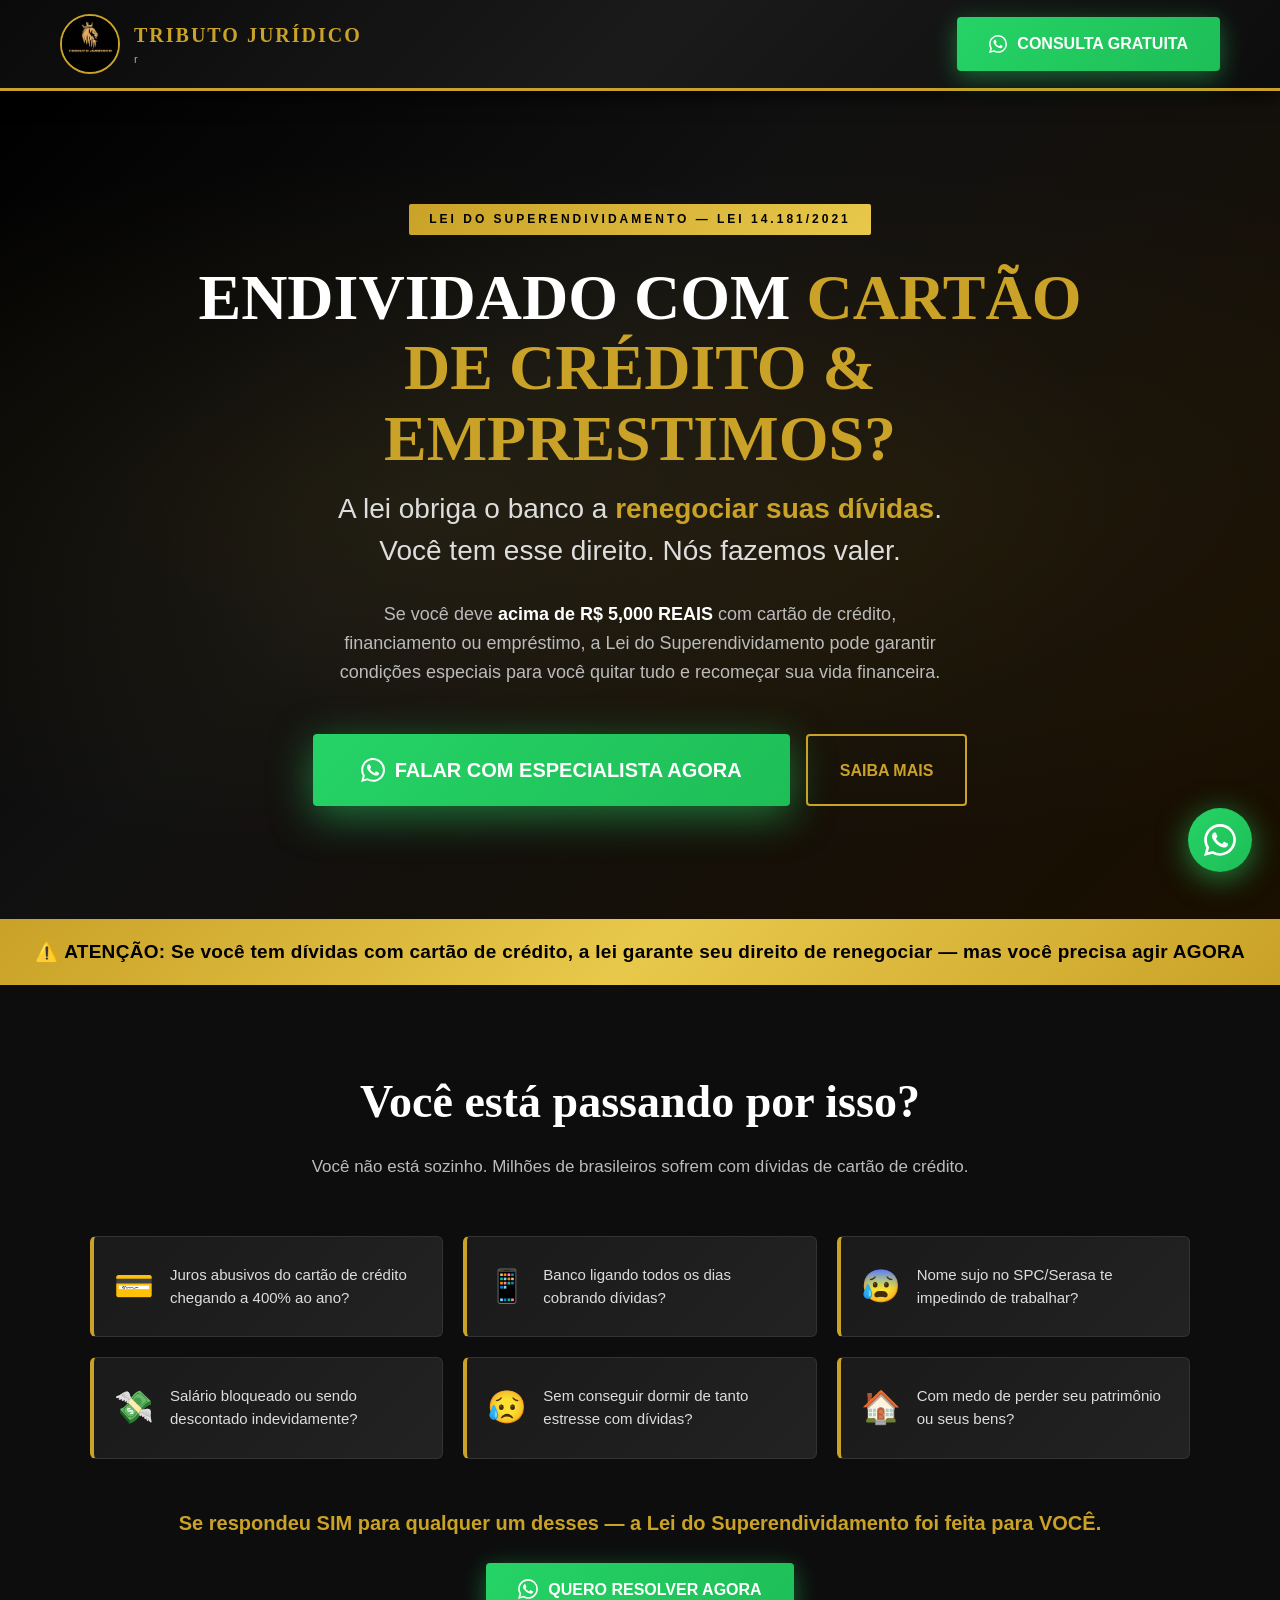
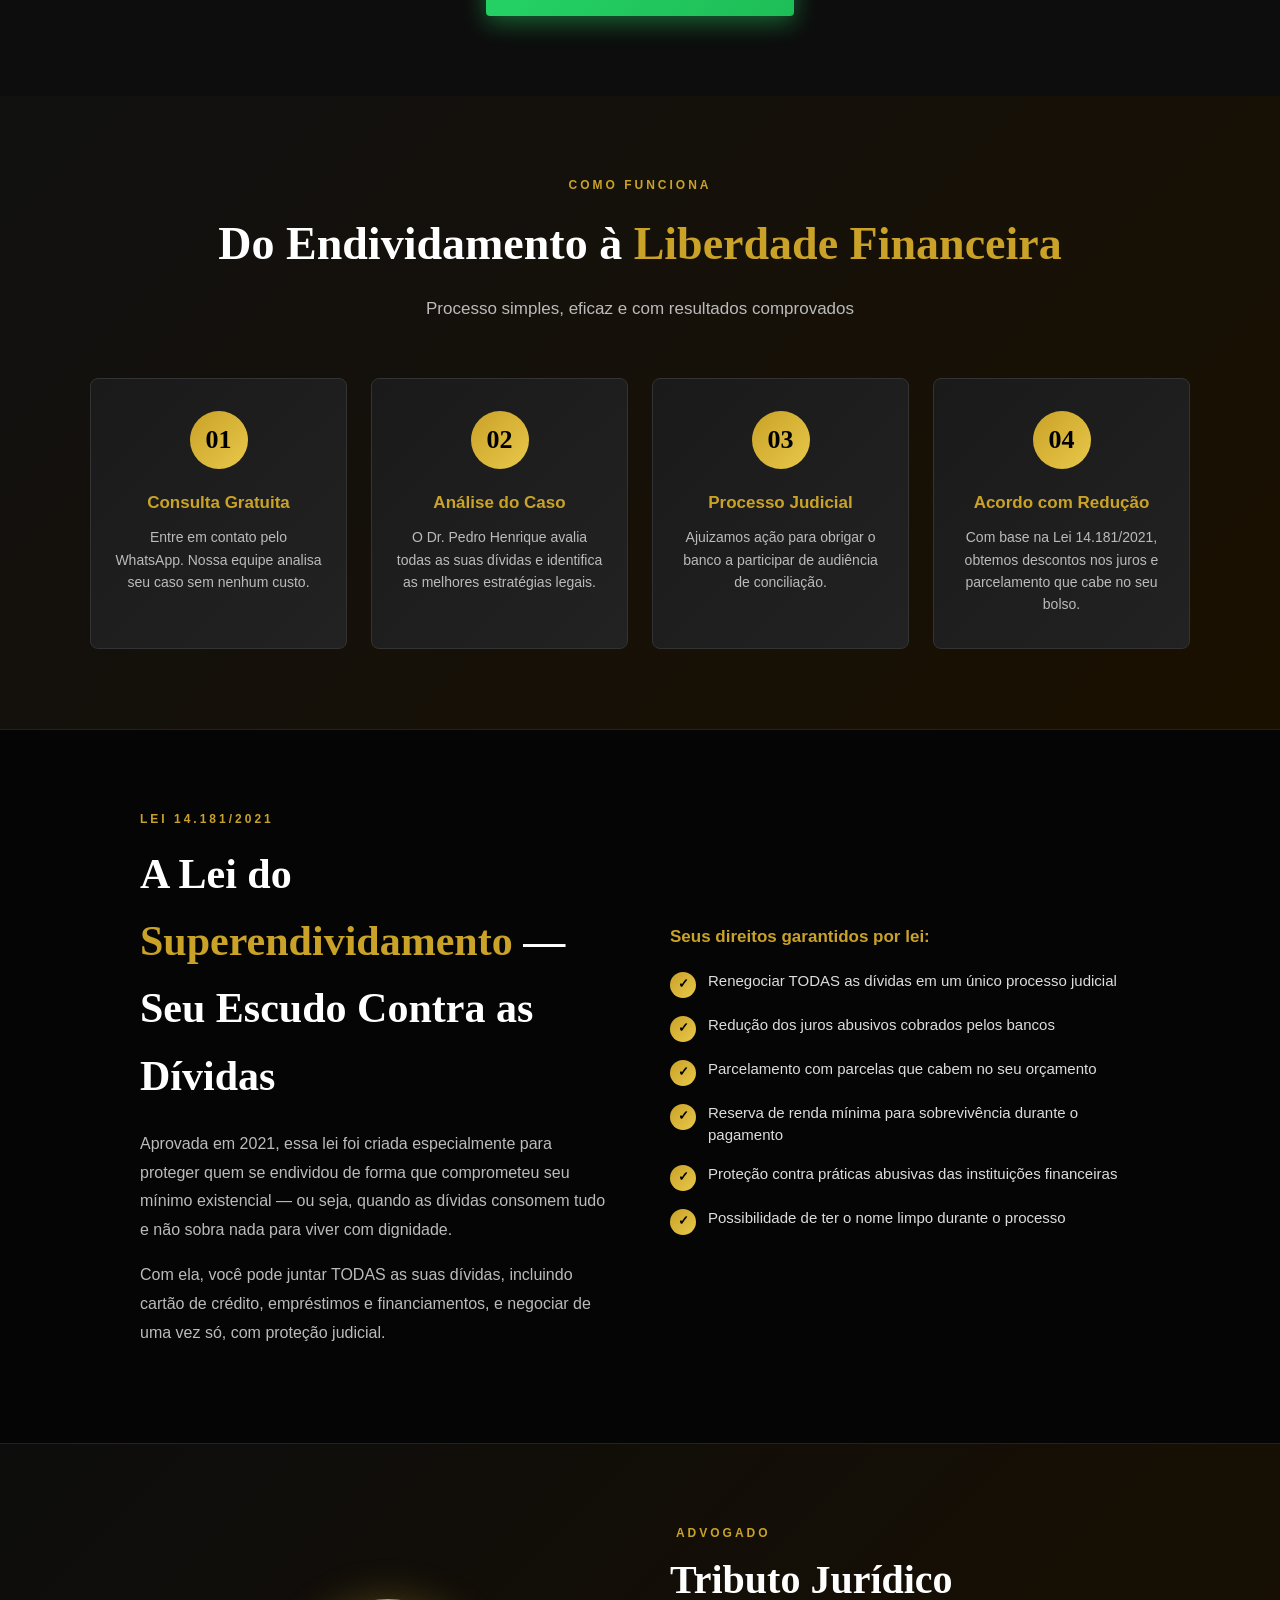
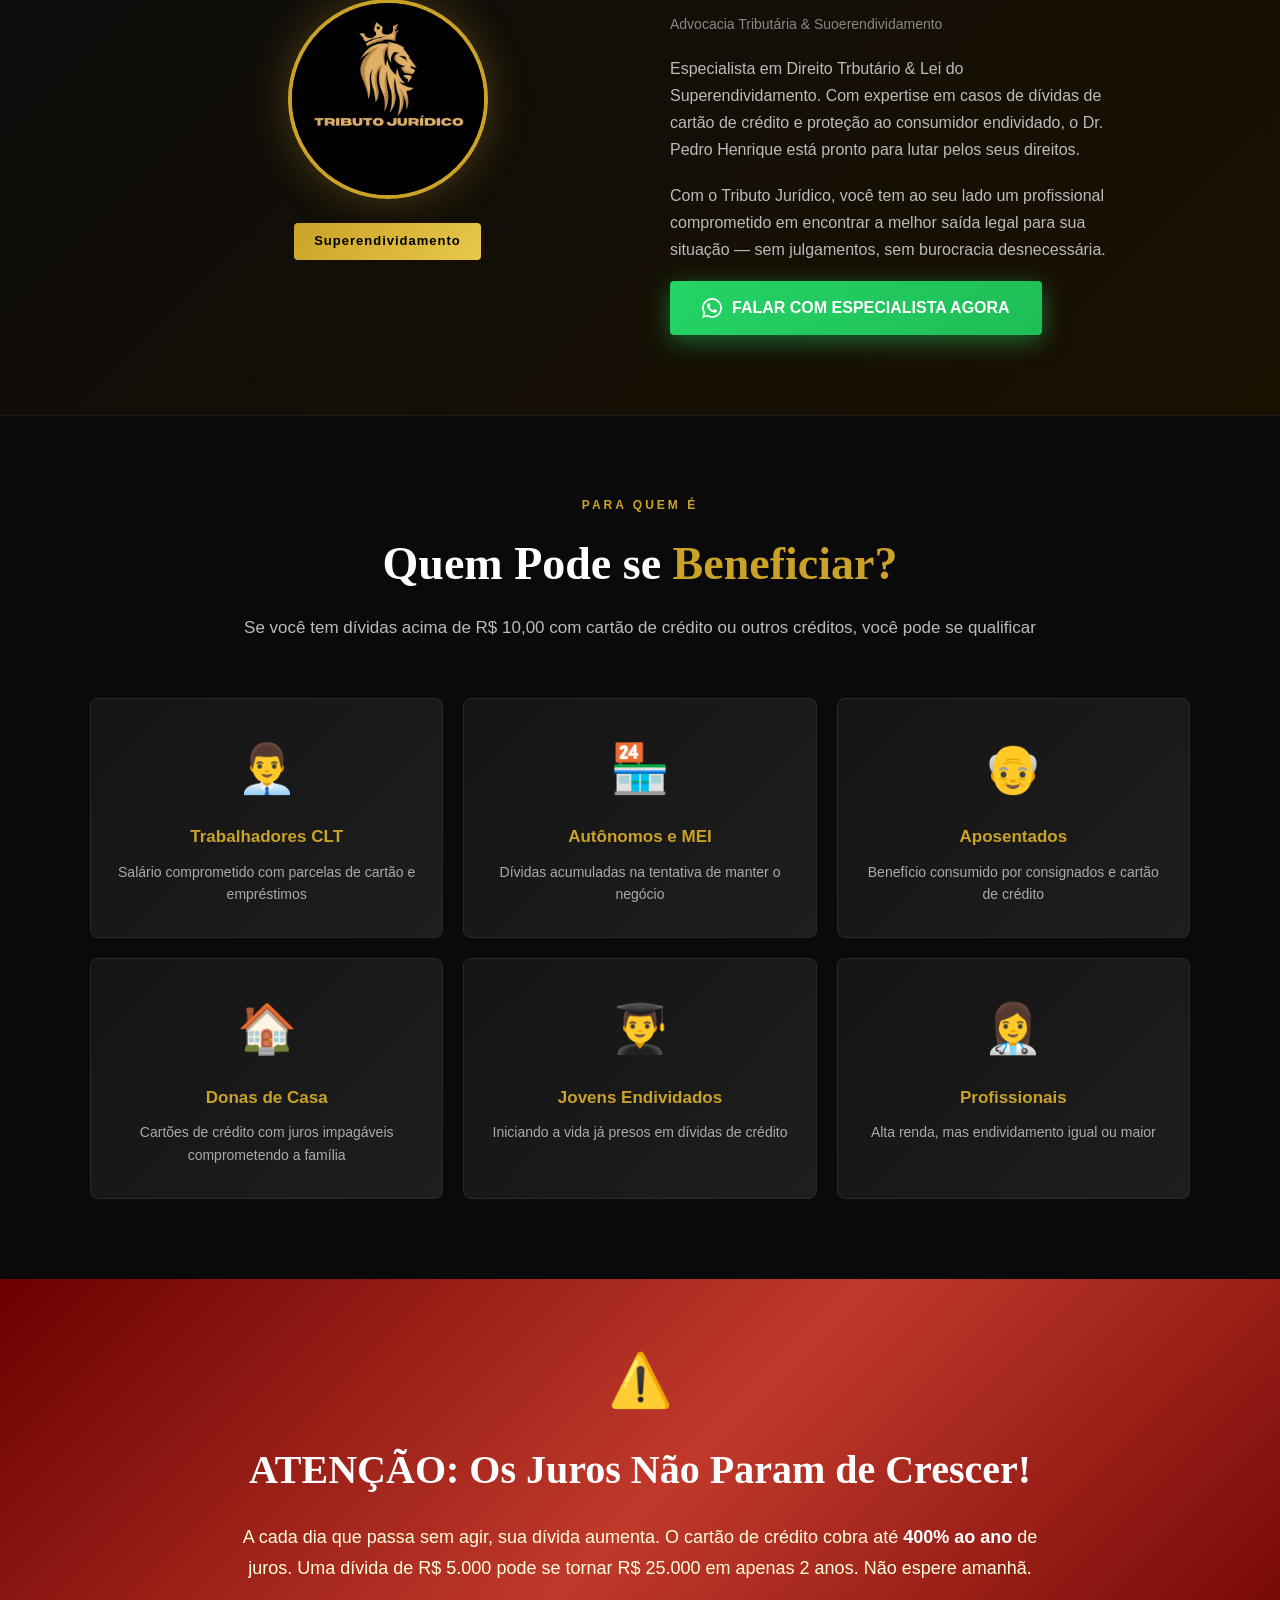
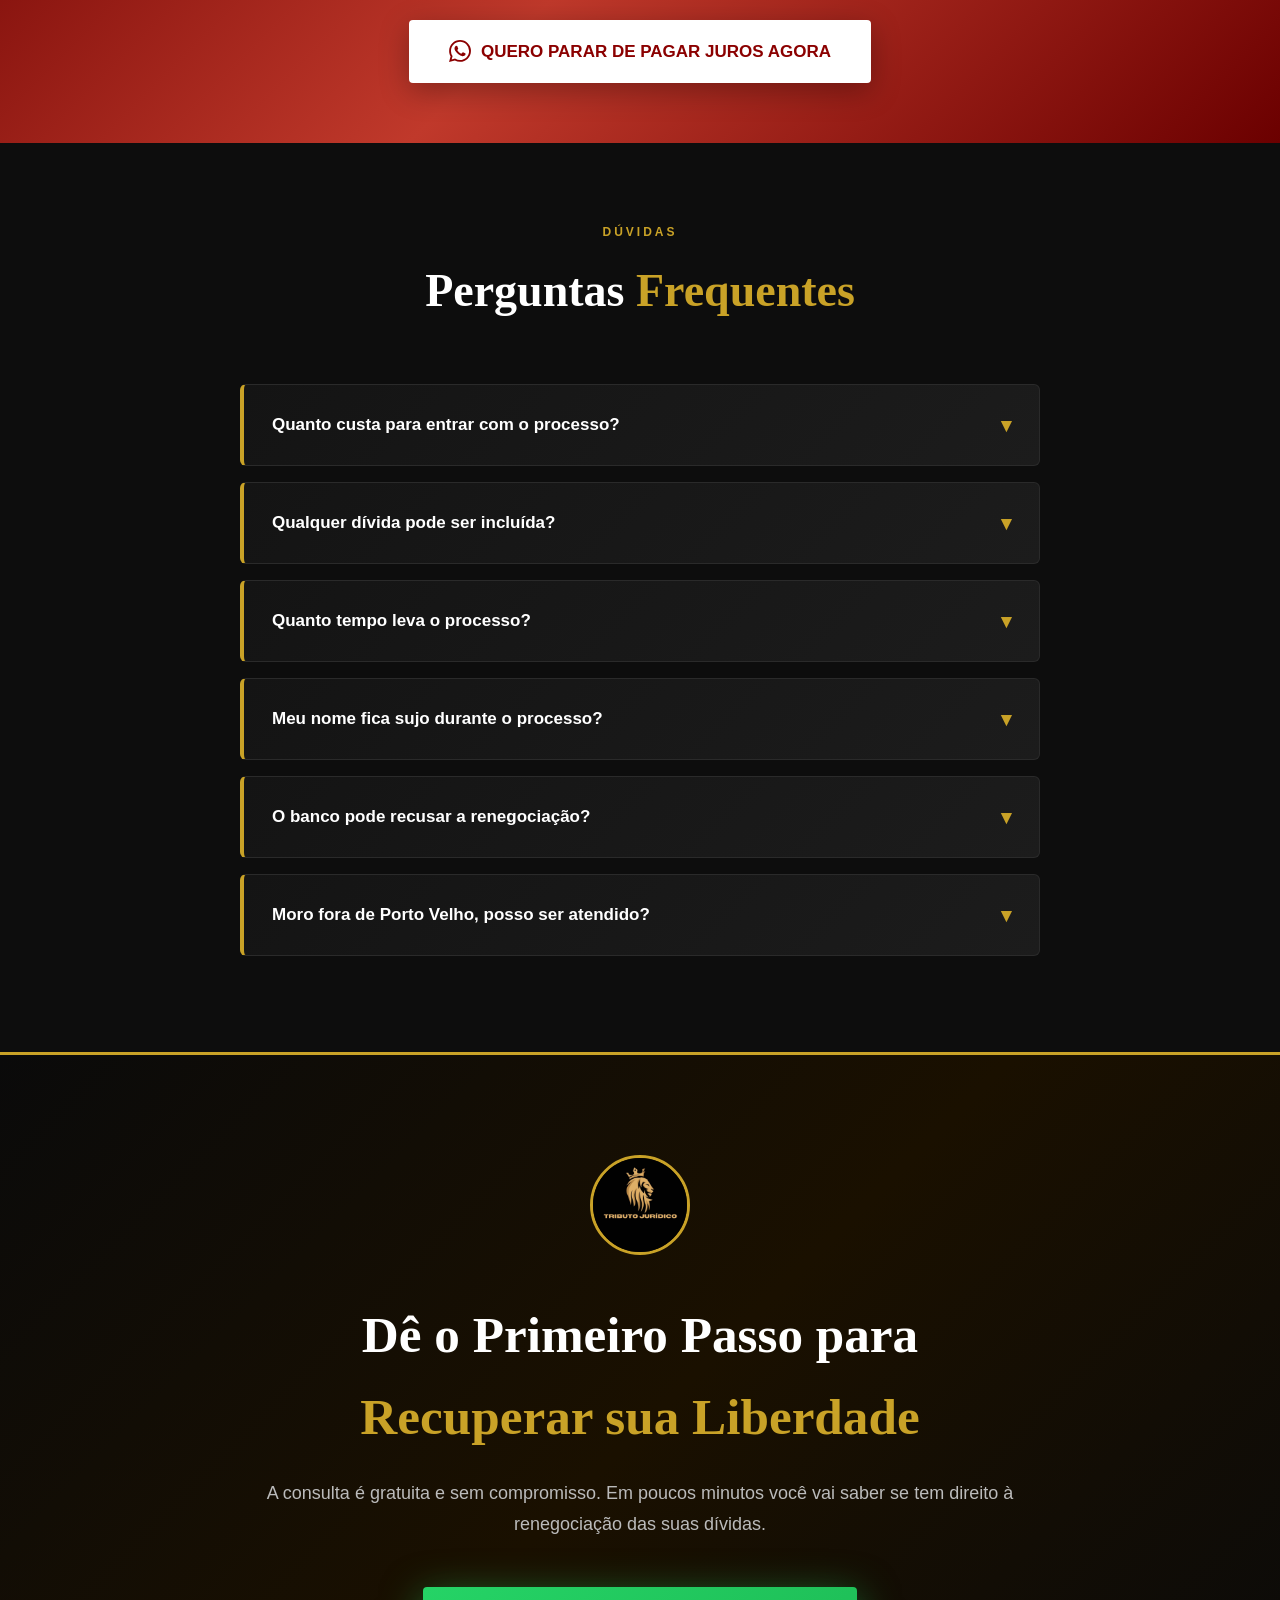
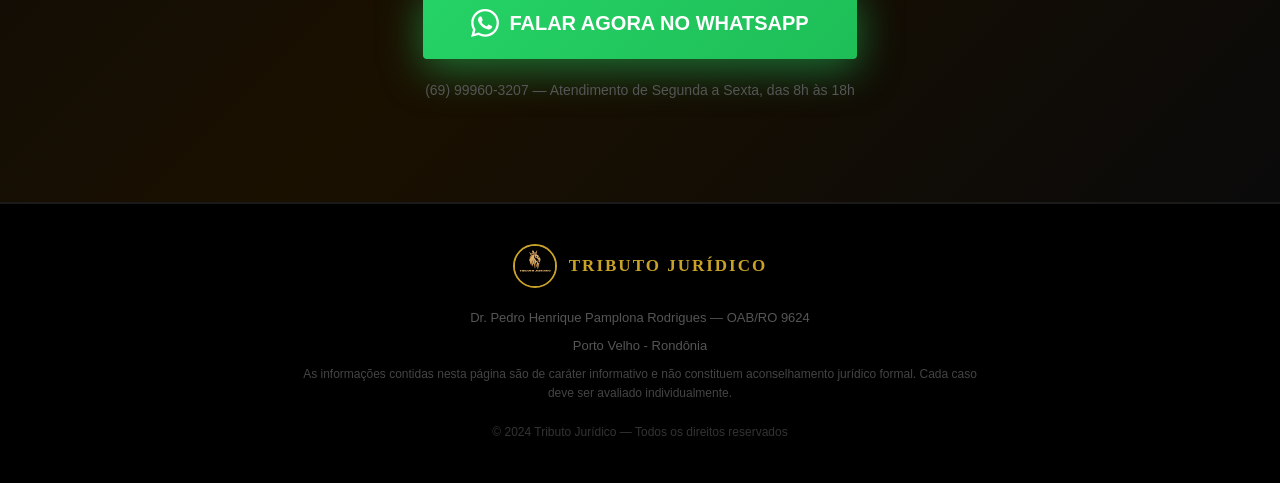
==== commit 4a6e6995: "Add files via upload" ====
--- a/index.html
+++ b/index.html
@@ -1,553 +1,421 @@
 <!DOCTYPE html>
 <html lang="pt-BR">
-<head>
-  <meta charset="UTF-8" />
-  <meta name="viewport" content="width=device-width, initial-scale=1.0" />
-  <meta name="description" content="Está endividado com cartão de crédito? A Lei do Superendividamento obriga o banco a renegociar suas dívidas. Dr. Pedro Henrique Pamplona Rodrigues - OAB/RO 9624 - Porto Velho, Rondônia." />
-  <title>Tributo Jurídico — Livre-se das Suas Dívidas com Cartão de Crédito</title>
-
-  <!-- Favicon -->
-  <link rel="icon" type="image/jpeg" href="/images/logo.jpg" />
-
-  <!-- Google Fonts -->
-  <link rel="preconnect" href="https://fonts.googleapis.com" />
-  <link rel="preconnect" href="https://fonts.gstatic.com" crossorigin />
-  <link href="https://fonts.googleapis.com/css2?family=Inter:wght@400;600;700;900&display=swap" rel="stylesheet" />
-
-  <!-- ========================================================
+    <head>
+        <meta charset="UTF-8"/>
+        <meta name="viewport" content="width=device-width, initial-scale=1.0"/>
+        <meta name="description" content="Está endividado com cartão de crédito? A Lei do Superendividamento obriga o banco a renegociar suas dívidas. Dr. Pedro Henrique Pamplona Rodrigues - OAB/RO 9624 - Porto Velho, Rondônia."/>
+        <title>Tributo Jurídico — Livre-se das Suas Dívidas com Cartão de Crédito</title>
+        <!-- Favicon -->
+        <link rel="icon" type="image/jpeg" href="images/logo.jpg"/>
+        <!-- Google Fonts -->
+        <link rel="preconnect" href="https://fonts.googleapis.com"/>
+        <link rel="preconnect" href="https://fonts.gstatic.com" crossorigin/>
+        <link href="https://fonts.googleapis.com/css2?family=Inter:wght@400;600;700;900&display=swap" rel="stylesheet"/>
+        <!-- ========================================================
        FOLHA DE ESTILOS PRINCIPAL
        Arquivo: css/styles.css
        ======================================================== -->
-  <link rel="stylesheet" href="/css/styles.css" />
-</head>
-<body>
-
-  <!-- ========================================================
+        <link rel="stylesheet" href="css/styles.css"/>
+    </head>
+    <body>
+        <!-- ========================================================
        HEADER — Cabeçalho fixo
        ======================================================== -->
-  <header id="header">
-    <div class="header-inner">
-      <!-- Logo -->
-      <div class="logo-area">
-        <img
-          src="/images/logo.jpg"
-          alt="Logo Tributo Jurídico"
-          class="logo-img"
-        />
-        <div>
-          <span class="logo-nome">Tributo Jurídico</span>
-          <span class="logo-sub">Escritório de Advocacia</span>
-        </div>
-      </div>
-
-      <!-- Botão WhatsApp Header -->
-      <a href="#" class="btn-wpp link-wpp" target="_blank" rel="noopener noreferrer">
-        <!-- Ícone WhatsApp -->
-        <svg width="18" height="18" viewBox="0 0 24 24" class="wpp-svg">
-          <path d="M17.472 14.382c-.297-.149-1.758-.867-2.03-.967-.273-.099-.471-.148-.67.15-.197.297-.767.966-.94 1.164-.173.199-.347.223-.644.075-.297-.15-1.255-.463-2.39-1.475-.883-.788-1.48-1.761-1.653-2.059-.173-.297-.018-.458.13-.606.134-.133.298-.347.446-.52.149-.174.198-.298.298-.497.099-.198.05-.371-.025-.52-.075-.149-.669-1.612-.916-2.207-.242-.579-.487-.5-.669-.51-.173-.008-.371-.01-.57-.01-.198 0-.52.074-.792.372-.272.297-1.04 1.016-1.04 2.479 0 1.462 1.065 2.875 1.213 3.074.149.198 2.096 3.2 5.077 4.487.709.306 1.262.489 1.694.625.712.227 1.36.195 1.871.118.571-.085 1.758-.719 2.006-1.413.248-.694.248-1.289.173-1.413-.074-.124-.272-.198-.57-.347m-5.421 7.403h-.004a9.87 9.87 0 01-5.031-1.378l-.361-.214-3.741.982.998-3.648-.235-.374a9.86 9.86 0 01-1.51-5.26c.001-5.45 4.436-9.884 9.888-9.884 2.64 0 5.122 1.03 6.988 2.898a9.825 9.825 0 012.893 6.994c-.003 5.45-4.437 9.884-9.885 9.884m8.413-18.297A11.815 11.815 0 0012.05 0C5.495 0 .16 5.335.157 11.892c0 2.096.547 4.142 1.588 5.945L.057 24l6.305-1.654a11.882 11.882 0 005.683 1.448h.005c6.554 0 11.89-5.335 11.893-11.893a11.821 11.821 0 00-3.48-8.413z"/>
-        </svg>
-        CONSULTA GRATUITA
-      </a>
-    </div>
-  </header>
-
-
-  <!-- ========================================================
+        <header id="header">
+            <div class="header-inner">
+                <!-- Logo -->
+                <div class="logo-area">
+                    <img src="images/logo.jpg" alt="Logo Tributo Jurídico" class="logo-img"/>
+                    <div>
+                        <span class="logo-nome">Tributo Jurídico</span>
+                        <span class="logo-sub">r</span>
+                    </div>
+                </div>
+                <!-- Botão WhatsApp Header -->
+                <a href="#" class="btn-wpp link-wpp" target="_blank" rel="noopener noreferrer"> <!-- Ícone WhatsApp --> <svg width="18" height="18" viewBox="0 0 24 24" class="wpp-svg">
+                        <path d="M17.472 14.382c-.297-.149-1.758-.867-2.03-.967-.273-.099-.471-.148-.67.15-.197.297-.767.966-.94 1.164-.173.199-.347.223-.644.075-.297-.15-1.255-.463-2.39-1.475-.883-.788-1.48-1.761-1.653-2.059-.173-.297-.018-.458.13-.606.134-.133.298-.347.446-.52.149-.174.198-.298.298-.497.099-.198.05-.371-.025-.52-.075-.149-.669-1.612-.916-2.207-.242-.579-.487-.5-.669-.51-.173-.008-.371-.01-.57-.01-.198 0-.52.074-.792.372-.272.297-1.04 1.016-1.04 2.479 0 1.462 1.065 2.875 1.213 3.074.149.198 2.096 3.2 5.077 4.487.709.306 1.262.489 1.694.625.712.227 1.36.195 1.871.118.571-.085 1.758-.719 2.006-1.413.248-.694.248-1.289.173-1.413-.074-.124-.272-.198-.57-.347m-5.421 7.403h-.004a9.87 9.87 0 01-5.031-1.378l-.361-.214-3.741.982.998-3.648-.235-.374a9.86 9.86 0 01-1.51-5.26c.001-5.45 4.436-9.884 9.888-9.884 2.64 0 5.122 1.03 6.988 2.898a9.825 9.825 0 012.893 6.994c-.003 5.45-4.437 9.884-9.885 9.884m8.413-18.297A11.815 11.815 0 0012.05 0C5.495 0 .16 5.335.157 11.892c0 2.096.547 4.142 1.588 5.945L.057 24l6.305-1.654a11.882 11.882 0 005.683 1.448h.005c6.554 0 11.89-5.335 11.893-11.893a11.821 11.821 0 00-3.48-8.413z"/>
+                    </svg>
+        CONSULTA GRATUITA </a>
+            </div>
+        </header>
+        <!-- ========================================================
        HERO — Seção Principal
        ======================================================== -->
-  <section id="hero">
-    <div class="hero-inner">
-      <!-- Badge da lei -->
-      <div class="hero-badge">Lei do Superendividamento — Lei 14.181/2021</div>
-
-      <!-- Título principal -->
-      <h1 class="hero-h1 titulo-serif">
-        ENDIVIDADO COM <span>CARTÃO DE CRÉDITO?</span>
-      </h1>
-
-      <!-- Subtítulo -->
-      <p class="hero-h2">
-        A lei obriga o banco a <span>renegociar suas dívidas</span>.<br />
-        Você tem esse direito. Nós fazemos valer.
-      </p>
-
-      <!-- Descrição -->
-      <p class="hero-desc">
-        Se você deve <strong>acima de R$ 10,00</strong> com cartão de crédito,
+        <section id="hero">
+            <div class="hero-inner">
+                <!-- Badge da lei -->
+                <div class="hero-badge">Lei do Superendividamento &mdash; Lei 14.181/2021</div>
+                <!-- Título principal -->
+                <h1 class="hero-h1 titulo-serif">
+        ENDIVIDADO COM <span>CARTÃO DE CRÉDITO &amp; EMPRESTIMOS?</span> </h1>
+                <!-- Subtítulo -->
+                <p class="hero-h2">
+        A lei obriga o banco a <span>renegociar suas dívidas</span>.<br>
+        Você tem esse direito. Nós fazemos valer. </p>
+                <!-- Descrição -->
+                <p class="hero-desc">
+        Se você deve <strong>acima de R$ 5,000 REAIS</strong>&nbsp;com cartão de crédito,
         financiamento ou empréstimo, a Lei do Superendividamento pode garantir
-        condições especiais para você quitar tudo e recomeçar sua vida financeira.
-      </p>
-
-      <!-- Botões -->
-      <div class="hero-btns">
-        <a href="#" class="btn-wpp btn-wpp-lg link-wpp" target="_blank" rel="noopener noreferrer">
-          <svg width="24" height="24" viewBox="0 0 24 24" class="wpp-svg">
-            <path d="M17.472 14.382c-.297-.149-1.758-.867-2.03-.967-.273-.099-.471-.148-.67.15-.197.297-.767.966-.94 1.164-.173.199-.347.223-.644.075-.297-.15-1.255-.463-2.39-1.475-.883-.788-1.48-1.761-1.653-2.059-.173-.297-.018-.458.13-.606.134-.133.298-.347.446-.52.149-.174.198-.298.298-.497.099-.198.05-.371-.025-.52-.075-.149-.669-1.612-.916-2.207-.242-.579-.487-.5-.669-.51-.173-.008-.371-.01-.57-.01-.198 0-.52.074-.792.372-.272.297-1.04 1.016-1.04 2.479 0 1.462 1.065 2.875 1.213 3.074.149.198 2.096 3.2 5.077 4.487.709.306 1.262.489 1.694.625.712.227 1.36.195 1.871.118.571-.085 1.758-.719 2.006-1.413.248-.694.248-1.289.173-1.413-.074-.124-.272-.198-.57-.347m-5.421 7.403h-.004a9.87 9.87 0 01-5.031-1.378l-.361-.214-3.741.982.998-3.648-.235-.374a9.86 9.86 0 01-1.51-5.26c.001-5.45 4.436-9.884 9.888-9.884 2.64 0 5.122 1.03 6.988 2.898a9.825 9.825 0 012.893 6.994c-.003 5.45-4.437 9.884-9.885 9.884m8.413-18.297A11.815 11.815 0 0012.05 0C5.495 0 .16 5.335.157 11.892c0 2.096.547 4.142 1.588 5.945L.057 24l6.305-1.654a11.882 11.882 0 005.683 1.448h.005c6.554 0 11.89-5.335 11.893-11.893a11.821 11.821 0 00-3.48-8.413z"/>
-          </svg>
-          FALAR COM ESPECIALISTA AGORA
-        </a>
-        <a href="#como-funciona" class="btn-outline-ouro">SAIBA MAIS</a>
-      </div>
-    </div>
-  </section>
-
-
-  <!-- ========================================================
+        condições especiais para você quitar tudo e recomeçar sua vida financeira. </p>
+                <!-- Botões -->
+                <div class="hero-btns">
+                    <a href="#" class="btn-wpp btn-wpp-lg link-wpp" target="_blank" rel="noopener noreferrer"> <svg width="24" height="24" viewBox="0 0 24 24" class="wpp-svg">
+                            <path d="M17.472 14.382c-.297-.149-1.758-.867-2.03-.967-.273-.099-.471-.148-.67.15-.197.297-.767.966-.94 1.164-.173.199-.347.223-.644.075-.297-.15-1.255-.463-2.39-1.475-.883-.788-1.48-1.761-1.653-2.059-.173-.297-.018-.458.13-.606.134-.133.298-.347.446-.52.149-.174.198-.298.298-.497.099-.198.05-.371-.025-.52-.075-.149-.669-1.612-.916-2.207-.242-.579-.487-.5-.669-.51-.173-.008-.371-.01-.57-.01-.198 0-.52.074-.792.372-.272.297-1.04 1.016-1.04 2.479 0 1.462 1.065 2.875 1.213 3.074.149.198 2.096 3.2 5.077 4.487.709.306 1.262.489 1.694.625.712.227 1.36.195 1.871.118.571-.085 1.758-.719 2.006-1.413.248-.694.248-1.289.173-1.413-.074-.124-.272-.198-.57-.347m-5.421 7.403h-.004a9.87 9.87 0 01-5.031-1.378l-.361-.214-3.741.982.998-3.648-.235-.374a9.86 9.86 0 01-1.51-5.26c.001-5.45 4.436-9.884 9.888-9.884 2.64 0 5.122 1.03 6.988 2.898a9.825 9.825 0 012.893 6.994c-.003 5.45-4.437 9.884-9.885 9.884m8.413-18.297A11.815 11.815 0 0012.05 0C5.495 0 .16 5.335.157 11.892c0 2.096.547 4.142 1.588 5.945L.057 24l6.305-1.654a11.882 11.882 0 005.683 1.448h.005c6.554 0 11.89-5.335 11.893-11.893a11.821 11.821 0 00-3.48-8.413z"></path>
+                        </svg>
+          FALAR COM ESPECIALISTA AGORA </a>
+                    <a href="#como-funciona" class="btn-outline-ouro">SAIBA MAIS</a>
+                </div>
+            </div>
+        </section>
+        <!-- ========================================================
        BANNER DE ALERTA
        ======================================================== -->
-  <section id="alerta">
-    <p>
+        <section id="alerta">
+            <p>
       ⚠️ ATENÇÃO: Se você tem dívidas com cartão de crédito, a lei garante seu
-      direito de renegociar — mas você precisa agir AGORA
-    </p>
-  </section>
-
-
-  <!-- ========================================================
+      direito de renegociar — mas você precisa agir AGORA </p>
+        </section>
+        <!-- ========================================================
        PROBLEMAS — Identificação do cliente
        ======================================================== -->
-  <section id="problemas">
-    <div class="section-inner">
-      <div class="section-header animar">
-        <h2 class="titulo-serif">Você está passando por isso?</h2>
-        <p>Você não está sozinho. Milhões de brasileiros sofrem com dívidas de cartão de crédito.</p>
-      </div>
-
-      <!-- Cards de problemas -->
-      <div class="grid-cards">
-
-        <div class="problema-card animar">
-          <span class="problema-icon">💳</span>
-          <p>Juros abusivos do cartão de crédito chegando a 400% ao ano?</p>
-        </div>
-
-        <div class="problema-card animar">
-          <span class="problema-icon">📱</span>
-          <p>Banco ligando todos os dias cobrando dívidas?</p>
-        </div>
-
-        <div class="problema-card animar">
-          <span class="problema-icon">😰</span>
-          <p>Nome sujo no SPC/Serasa te impedindo de trabalhar?</p>
-        </div>
-
-        <div class="problema-card animar">
-          <span class="problema-icon">💸</span>
-          <p>Salário bloqueado ou sendo descontado indevidamente?</p>
-        </div>
-
-        <div class="problema-card animar">
-          <span class="problema-icon">😥</span>
-          <p>Sem conseguir dormir de tanto estresse com dívidas?</p>
-        </div>
-
-        <div class="problema-card animar">
-          <span class="problema-icon">🏠</span>
-          <p>Com medo de perder seu patrimônio ou seus bens?</p>
-        </div>
-
-      </div><!-- /grid-cards -->
-
-      <!-- CTA após problemas -->
-      <div class="cta-center animar">
-        <p class="cta-text">
-          Se respondeu SIM para qualquer um desses — a Lei do Superendividamento foi feita para VOCÊ.
-        </p>
-        <a href="#" class="btn-wpp link-wpp" target="_blank" rel="noopener noreferrer">
-          <svg width="20" height="20" viewBox="0 0 24 24" class="wpp-svg">
-            <path d="M17.472 14.382c-.297-.149-1.758-.867-2.03-.967-.273-.099-.471-.148-.67.15-.197.297-.767.966-.94 1.164-.173.199-.347.223-.644.075-.297-.15-1.255-.463-2.39-1.475-.883-.788-1.48-1.761-1.653-2.059-.173-.297-.018-.458.13-.606.134-.133.298-.347.446-.52.149-.174.198-.298.298-.497.099-.198.05-.371-.025-.52-.075-.149-.669-1.612-.916-2.207-.242-.579-.487-.5-.669-.51-.173-.008-.371-.01-.57-.01-.198 0-.52.074-.792.372-.272.297-1.04 1.016-1.04 2.479 0 1.462 1.065 2.875 1.213 3.074.149.198 2.096 3.2 5.077 4.487.709.306 1.262.489 1.694.625.712.227 1.36.195 1.871.118.571-.085 1.758-.719 2.006-1.413.248-.694.248-1.289.173-1.413-.074-.124-.272-.198-.57-.347m-5.421 7.403h-.004a9.87 9.87 0 01-5.031-1.378l-.361-.214-3.741.982.998-3.648-.235-.374a9.86 9.86 0 01-1.51-5.26c.001-5.45 4.436-9.884 9.888-9.884 2.64 0 5.122 1.03 6.988 2.898a9.825 9.825 0 012.893 6.994c-.003 5.45-4.437 9.884-9.885 9.884m8.413-18.297A11.815 11.815 0 0012.05 0C5.495 0 .16 5.335.157 11.892c0 2.096.547 4.142 1.588 5.945L.057 24l6.305-1.654a11.882 11.882 0 005.683 1.448h.005c6.554 0 11.89-5.335 11.893-11.893a11.821 11.821 0 00-3.48-8.413z"/>
-          </svg>
-          QUERO RESOLVER AGORA
-        </a>
-      </div>
-    </div>
-  </section>
-
-
-  <!-- ========================================================
+        <section id="problemas">
+            <div class="section-inner">
+                <div class="section-header animar">
+                    <h2 class="titulo-serif">Você está passando por isso?</h2>
+                    <p>Você não está sozinho. Milhões de brasileiros sofrem com dívidas de cartão de crédito.</p>
+                </div>
+                <!-- Cards de problemas -->
+                <div class="grid-cards">
+                    <div class="problema-card animar">
+                        <span class="problema-icon">💳</span>
+                        <p>Juros abusivos do cartão de crédito chegando a 400% ao ano?</p>
+                    </div>
+                    <div class="problema-card animar">
+                        <span class="problema-icon">📱</span>
+                        <p>Banco ligando todos os dias cobrando dívidas?</p>
+                    </div>
+                    <div class="problema-card animar">
+                        <span class="problema-icon">😰</span>
+                        <p>Nome sujo no SPC/Serasa te impedindo de trabalhar?</p>
+                    </div>
+                    <div class="problema-card animar">
+                        <span class="problema-icon">💸</span>
+                        <p>Salário bloqueado ou sendo descontado indevidamente?</p>
+                    </div>
+                    <div class="problema-card animar">
+                        <span class="problema-icon">😥</span>
+                        <p>Sem conseguir dormir de tanto estresse com dívidas?</p>
+                    </div>
+                    <div class="problema-card animar">
+                        <span class="problema-icon">🏠</span>
+                        <p>Com medo de perder seu patrimônio ou seus bens?</p>
+                    </div>
+                </div>
+                <!-- /grid-cards -->
+                <!-- CTA após problemas -->
+                <div class="cta-center animar">
+                    <p class="cta-text">
+          Se respondeu SIM para qualquer um desses — a Lei do Superendividamento foi feita para VOCÊ. </p>
+                    <a href="#" class="btn-wpp link-wpp" target="_blank" rel="noopener noreferrer"> <svg width="20" height="20" viewBox="0 0 24 24" class="wpp-svg">
+                            <path d="M17.472 14.382c-.297-.149-1.758-.867-2.03-.967-.273-.099-.471-.148-.67.15-.197.297-.767.966-.94 1.164-.173.199-.347.223-.644.075-.297-.15-1.255-.463-2.39-1.475-.883-.788-1.48-1.761-1.653-2.059-.173-.297-.018-.458.13-.606.134-.133.298-.347.446-.52.149-.174.198-.298.298-.497.099-.198.05-.371-.025-.52-.075-.149-.669-1.612-.916-2.207-.242-.579-.487-.5-.669-.51-.173-.008-.371-.01-.57-.01-.198 0-.52.074-.792.372-.272.297-1.04 1.016-1.04 2.479 0 1.462 1.065 2.875 1.213 3.074.149.198 2.096 3.2 5.077 4.487.709.306 1.262.489 1.694.625.712.227 1.36.195 1.871.118.571-.085 1.758-.719 2.006-1.413.248-.694.248-1.289.173-1.413-.074-.124-.272-.198-.57-.347m-5.421 7.403h-.004a9.87 9.87 0 01-5.031-1.378l-.361-.214-3.741.982.998-3.648-.235-.374a9.86 9.86 0 01-1.51-5.26c.001-5.45 4.436-9.884 9.888-9.884 2.64 0 5.122 1.03 6.988 2.898a9.825 9.825 0 012.893 6.994c-.003 5.45-4.437 9.884-9.885 9.884m8.413-18.297A11.815 11.815 0 0012.05 0C5.495 0 .16 5.335.157 11.892c0 2.096.547 4.142 1.588 5.945L.057 24l6.305-1.654a11.882 11.882 0 005.683 1.448h.005c6.554 0 11.89-5.335 11.893-11.893a11.821 11.821 0 00-3.48-8.413z"/>
+                        </svg>
+          QUERO RESOLVER AGORA </a>
+                </div>
+            </div>
+        </section>
+        <!-- ========================================================
        COMO FUNCIONA
        ======================================================== -->
-  <section id="como-funciona">
-    <div class="section-inner">
-      <div class="section-header animar">
-        <span class="tag-label">Como Funciona</span>
-        <h2 class="titulo-serif">
-          Do Endividamento à <span>Liberdade Financeira</span>
-        </h2>
-        <p>Processo simples, eficaz e com resultados comprovados</p>
-      </div>
-
-      <div class="steps-grid">
-
-        <div class="step-card animar">
-          <div class="step-num">01</div>
-          <div class="step-title">Consulta Gratuita</div>
-          <p class="step-desc">
-            Entre em contato pelo WhatsApp. Nossa equipe analisa seu caso sem nenhum custo.
-          </p>
-        </div>
-
-        <div class="step-card animar">
-          <div class="step-num">02</div>
-          <div class="step-title">Análise do Caso</div>
-          <p class="step-desc">
-            O Dr. Pedro Henrique avalia todas as suas dívidas e identifica as melhores estratégias legais.
-          </p>
-        </div>
-
-        <div class="step-card animar">
-          <div class="step-num">03</div>
-          <div class="step-title">Processo Judicial</div>
-          <p class="step-desc">
-            Ajuizamos ação para obrigar o banco a participar de audiência de conciliação.
-          </p>
-        </div>
-
-        <div class="step-card animar">
-          <div class="step-num">04</div>
-          <div class="step-title">Acordo com Redução</div>
-          <p class="step-desc">
-            Com base na Lei 14.181/2021, obtemos descontos nos juros e parcelamento que cabe no seu bolso.
-          </p>
-        </div>
-
-      </div><!-- /steps-grid -->
-    </div>
-  </section>
-
-
-  <!-- ========================================================
+        <section id="como-funciona">
+            <div class="section-inner">
+                <div class="section-header animar">
+                    <span class="tag-label">Como Funciona</span>
+                    <h2 class="titulo-serif">
+          Do Endividamento à <span>Liberdade Financeira</span> </h2>
+                    <p>Processo simples, eficaz e com resultados comprovados</p>
+                </div>
+                <div class="steps-grid">
+                    <div class="step-card animar">
+                        <div class="step-num">01</div>
+                        <div class="step-title">Consulta Gratuita</div>
+                        <p class="step-desc">
+            Entre em contato pelo WhatsApp. Nossa equipe analisa seu caso sem nenhum custo. </p>
+                    </div>
+                    <div class="step-card animar">
+                        <div class="step-num">02</div>
+                        <div class="step-title">Análise do Caso</div>
+                        <p class="step-desc">
+            O Dr. Pedro Henrique avalia todas as suas dívidas e identifica as melhores estratégias legais. </p>
+                    </div>
+                    <div class="step-card animar">
+                        <div class="step-num">03</div>
+                        <div class="step-title">Processo Judicial</div>
+                        <p class="step-desc">
+            Ajuizamos ação para obrigar o banco a participar de audiência de conciliação. </p>
+                    </div>
+                    <div class="step-card animar">
+                        <div class="step-num">04</div>
+                        <div class="step-title">Acordo com Redução</div>
+                        <p class="step-desc">
+            Com base na Lei 14.181/2021, obtemos descontos nos juros e parcelamento que cabe no seu bolso. </p>
+                    </div>
+                </div>
+                <!-- /steps-grid -->
+            </div>
+        </section>
+        <!-- ========================================================
        LEI DO SUPERENDIVIDAMENTO
        ======================================================== -->
-  <section id="lei">
-    <div class="lei-grid">
-
-      <!-- Texto explicativo -->
-      <div class="lei-texto animar">
-        <span class="tag-label">Lei 14.181/2021</span>
-        <h2 class="titulo-serif">
-          A Lei do <span>Superendividamento</span> — Seu Escudo Contra as Dívidas
-        </h2>
-        <p>
+        <section id="lei">
+            <div class="lei-grid">
+                <!-- Texto explicativo -->
+                <div class="lei-texto animar">
+                    <span class="tag-label">Lei 14.181/2021</span>
+                    <h2 class="titulo-serif">
+          A Lei do <span>Superendividamento</span> — Seu Escudo Contra as Dívidas </h2>
+                    <p>
           Aprovada em 2021, essa lei foi criada especialmente para proteger quem se
           endividou de forma que comprometeu seu mínimo existencial — ou seja, quando
-          as dívidas consomem tudo e não sobra nada para viver com dignidade.
-        </p>
-        <p>
+          as dívidas consomem tudo e não sobra nada para viver com dignidade. </p>
+                    <p>
           Com ela, você pode juntar TODAS as suas dívidas, incluindo cartão de crédito,
-          empréstimos e financiamentos, e negociar de uma vez só, com proteção judicial.
-        </p>
-      </div>
-
-      <!-- Lista de direitos -->
-      <div class="lei-direitos animar">
-        <span class="direitos-titulo">Seus direitos garantidos por lei:</span>
-
-        <div class="direito-item">
-          <div class="direito-check">✓</div>
-          <p>Renegociar TODAS as dívidas em um único processo judicial</p>
-        </div>
-
-        <div class="direito-item">
-          <div class="direito-check">✓</div>
-          <p>Redução dos juros abusivos cobrados pelos bancos</p>
-        </div>
-
-        <div class="direito-item">
-          <div class="direito-check">✓</div>
-          <p>Parcelamento com parcelas que cabem no seu orçamento</p>
-        </div>
-
-        <div class="direito-item">
-          <div class="direito-check">✓</div>
-          <p>Reserva de renda mínima para sobrevivência durante o pagamento</p>
-        </div>
-
-        <div class="direito-item">
-          <div class="direito-check">✓</div>
-          <p>Proteção contra práticas abusivas das instituições financeiras</p>
-        </div>
-
-        <div class="direito-item">
-          <div class="direito-check">✓</div>
-          <p>Possibilidade de ter o nome limpo durante o processo</p>
-        </div>
-
-      </div><!-- /lei-direitos -->
-    </div>
-  </section>
-
-
-  <!-- ========================================================
+          empréstimos e financiamentos, e negociar de uma vez só, com proteção judicial. </p>
+                </div>
+                <!-- Lista de direitos -->
+                <div class="lei-direitos animar">
+                    <span class="direitos-titulo">Seus direitos garantidos por lei:</span>
+                    <div class="direito-item">
+                        <div class="direito-check">✓</div>
+                        <p>Renegociar TODAS as dívidas em um único processo judicial</p>
+                    </div>
+                    <div class="direito-item">
+                        <div class="direito-check">✓</div>
+                        <p>Redução dos juros abusivos cobrados pelos bancos</p>
+                    </div>
+                    <div class="direito-item">
+                        <div class="direito-check">✓</div>
+                        <p>Parcelamento com parcelas que cabem no seu orçamento</p>
+                    </div>
+                    <div class="direito-item">
+                        <div class="direito-check">✓</div>
+                        <p>Reserva de renda mínima para sobrevivência durante o pagamento</p>
+                    </div>
+                    <div class="direito-item">
+                        <div class="direito-check">✓</div>
+                        <p>Proteção contra práticas abusivas das instituições financeiras</p>
+                    </div>
+                    <div class="direito-item">
+                        <div class="direito-check">✓</div>
+                        <p>Possibilidade de ter o nome limpo durante o processo</p>
+                    </div>
+                </div>
+                <!-- /lei-direitos -->
+            </div>
+        </section>
+        <!-- ========================================================
        ADVOGADO
        ======================================================== -->
-  <section id="advogado">
-    <div class="advogado-grid">
-
-      <!-- Foto / Logo -->
-      <div class="advogado-foto-wrap animar">
-        <div class="advogado-foto-circulo">
-          <!-- TROQUE AQUI: coloque sua foto em images/foto-advogado.jpg -->
-          <img src="/images/logo.jpg" alt="Dr. Pedro Henrique Pamplona Rodrigues" />
-        </div>
-        <span class="oab-badge">OAB/RO 9624</span>
-      </div>
-
-      <!-- Informações -->
-      <div class="advogado-info animar">
-        <span class="tag-label">Seu Advogado</span>
-        <h2 class="titulo-serif">
-          Dr. Pedro Henrique<br />
-          <span>Pamplona Rodrigues</span>
-        </h2>
-        <span class="advogado-cidade">Advogado — Porto Velho, Rondônia</span>
-
-        <p>
-          Especialista em Direito do Consumidor e Lei do Superendividamento.
+        <section id="advogado">
+            <div class="advogado-grid">
+                <!-- Foto / Logo -->
+                <div class="advogado-foto-wrap animar">
+                    <div class="advogado-foto-circulo">
+                        <!-- TROQUE AQUI: coloque sua foto em images/foto-advogado.jpg -->
+                        <img src="images/logo.jpg" alt="Dr. Pedro Henrique Pamplona Rodrigues">
+                    </div>
+                    <span class="oab-badge">Superendividamento</span>
+                </div>
+                <!-- Informações -->
+                <div class="advogado-info animar">
+                    <span class="tag-label">&nbsp;Advogado</span>
+                    <h2 class="titulo-serif"><span style="background-color: initial;"><font color="#ffffff">Tributo Jurídico</font></span></h2>
+                    <p><span style="color: rgb(136, 136, 136); font-size: 14px; background-color: initial; font-family: &quot;Segoe UI&quot;, Arial, sans-serif;">Advocacia Tributária &amp; Suoerendividamento</span></p>
+                    <p>Especialista em Direito Trbutário &amp; Lei do Superendividamento.
           Com expertise em casos de dívidas de cartão de crédito e proteção ao
-          consumidor endividado, o Dr. Pedro Henrique está pronto para lutar pelos seus direitos.
-        </p>
-        <p>
+          consumidor endividado, o Dr. Pedro Henrique está pronto para lutar pelos seus direitos.</p>
+                    <p>
           Com o Tributo Jurídico, você tem ao seu lado um profissional comprometido
-          em encontrar a melhor saída legal para sua situação — sem julgamentos,
-          sem burocracia desnecessária.
-        </p>
-
-        <a href="#" class="btn-wpp link-wpp" target="_blank" rel="noopener noreferrer">
-          <svg width="20" height="20" viewBox="0 0 24 24" class="wpp-svg">
-            <path d="M17.472 14.382c-.297-.149-1.758-.867-2.03-.967-.273-.099-.471-.148-.67.15-.197.297-.767.966-.94 1.164-.173.199-.347.223-.644.075-.297-.15-1.255-.463-2.39-1.475-.883-.788-1.48-1.761-1.653-2.059-.173-.297-.018-.458.13-.606.134-.133.298-.347.446-.52.149-.174.198-.298.298-.497.099-.198.05-.371-.025-.52-.075-.149-.669-1.612-.916-2.207-.242-.579-.487-.5-.669-.51-.173-.008-.371-.01-.57-.01-.198 0-.52.074-.792.372-.272.297-1.04 1.016-1.04 2.479 0 1.462 1.065 2.875 1.213 3.074.149.198 2.096 3.2 5.077 4.487.709.306 1.262.489 1.694.625.712.227 1.36.195 1.871.118.571-.085 1.758-.719 2.006-1.413.248-.694.248-1.289.173-1.413-.074-.124-.272-.198-.57-.347m-5.421 7.403h-.004a9.87 9.87 0 01-5.031-1.378l-.361-.214-3.741.982.998-3.648-.235-.374a9.86 9.86 0 01-1.51-5.26c.001-5.45 4.436-9.884 9.888-9.884 2.64 0 5.122 1.03 6.988 2.898a9.825 9.825 0 012.893 6.994c-.003 5.45-4.437 9.884-9.885 9.884m8.413-18.297A11.815 11.815 0 0012.05 0C5.495 0 .16 5.335.157 11.892c0 2.096.547 4.142 1.588 5.945L.057 24l6.305-1.654a11.882 11.882 0 005.683 1.448h.005c6.554 0 11.89-5.335 11.893-11.893a11.821 11.821 0 00-3.48-8.413z"/>
-          </svg>
-          FALAR COM O DR. PEDRO AGORA
-        </a>
-      </div>
-
-    </div>
-  </section>
-
-
-  <!-- ========================================================
+          em encontrar a melhor saída legal para sua situação &mdash; sem julgamentos,
+          sem burocracia desnecessária. </p>
+                    <a href="#" class="btn-wpp link-wpp" target="_blank" rel="noopener noreferrer"> <svg width="20" height="20" viewBox="0 0 24 24" class="wpp-svg">
+                            <path d="M17.472 14.382c-.297-.149-1.758-.867-2.03-.967-.273-.099-.471-.148-.67.15-.197.297-.767.966-.94 1.164-.173.199-.347.223-.644.075-.297-.15-1.255-.463-2.39-1.475-.883-.788-1.48-1.761-1.653-2.059-.173-.297-.018-.458.13-.606.134-.133.298-.347.446-.52.149-.174.198-.298.298-.497.099-.198.05-.371-.025-.52-.075-.149-.669-1.612-.916-2.207-.242-.579-.487-.5-.669-.51-.173-.008-.371-.01-.57-.01-.198 0-.52.074-.792.372-.272.297-1.04 1.016-1.04 2.479 0 1.462 1.065 2.875 1.213 3.074.149.198 2.096 3.2 5.077 4.487.709.306 1.262.489 1.694.625.712.227 1.36.195 1.871.118.571-.085 1.758-.719 2.006-1.413.248-.694.248-1.289.173-1.413-.074-.124-.272-.198-.57-.347m-5.421 7.403h-.004a9.87 9.87 0 01-5.031-1.378l-.361-.214-3.741.982.998-3.648-.235-.374a9.86 9.86 0 01-1.51-5.26c.001-5.45 4.436-9.884 9.888-9.884 2.64 0 5.122 1.03 6.988 2.898a9.825 9.825 0 012.893 6.994c-.003 5.45-4.437 9.884-9.885 9.884m8.413-18.297A11.815 11.815 0 0012.05 0C5.495 0 .16 5.335.157 11.892c0 2.096.547 4.142 1.588 5.945L.057 24l6.305-1.654a11.882 11.882 0 005.683 1.448h.005c6.554 0 11.89-5.335 11.893-11.893a11.821 11.821 0 00-3.48-8.413z"></path>
+                        </svg>
+          FALAR COM ESPECIALISTA AGORA </a>
+                </div>
+            </div>
+        </section>
+        <!-- ========================================================
        PARA QUEM É
        ======================================================== -->
-  <section id="para-quem">
-    <div class="section-inner">
-      <div class="section-header animar">
-        <span class="tag-label">Para Quem É</span>
-        <h2 class="titulo-serif">Quem Pode se <span>Beneficiar?</span></h2>
-        <p>Se você tem dívidas acima de R$ 10,00 com cartão de crédito ou outros créditos, você pode se qualificar</p>
-      </div>
-
-      <div class="grid-cards">
-
-        <div class="perfil-card animar">
-          <span class="perfil-icon">👨‍💼</span>
-          <div class="perfil-title">Trabalhadores CLT</div>
-          <p class="perfil-desc">Salário comprometido com parcelas de cartão e empréstimos</p>
-        </div>
-
-        <div class="perfil-card animar">
-          <span class="perfil-icon">🏪</span>
-          <div class="perfil-title">Autônomos e MEI</div>
-          <p class="perfil-desc">Dívidas acumuladas na tentativa de manter o negócio</p>
-        </div>
-
-        <div class="perfil-card animar">
-          <span class="perfil-icon">👴</span>
-          <div class="perfil-title">Aposentados</div>
-          <p class="perfil-desc">Benefício consumido por consignados e cartão de crédito</p>
-        </div>
-
-        <div class="perfil-card animar">
-          <span class="perfil-icon">🏠</span>
-          <div class="perfil-title">Donas de Casa</div>
-          <p class="perfil-desc">Cartões de crédito com juros impagáveis comprometendo a família</p>
-        </div>
-
-        <div class="perfil-card animar">
-          <span class="perfil-icon">👨‍🎓</span>
-          <div class="perfil-title">Jovens Endividados</div>
-          <p class="perfil-desc">Iniciando a vida já presos em dívidas de crédito</p>
-        </div>
-
-        <div class="perfil-card animar">
-          <span class="perfil-icon">👩‍⚕️</span>
-          <div class="perfil-title">Profissionais</div>
-          <p class="perfil-desc">Alta renda, mas endividamento igual ou maior</p>
-        </div>
-
-      </div>
-    </div>
-  </section>
-
-
-  <!-- ========================================================
+        <section id="para-quem">
+            <div class="section-inner">
+                <div class="section-header animar">
+                    <span class="tag-label">Para Quem É</span>
+                    <h2 class="titulo-serif">Quem Pode se <span>Beneficiar?</span></h2>
+                    <p>Se você tem dívidas acima de R$ 10,00 com cartão de crédito ou outros créditos, você pode se qualificar</p>
+                </div>
+                <div class="grid-cards">
+                    <div class="perfil-card animar">
+                        <span class="perfil-icon">👨‍💼</span>
+                        <div class="perfil-title">Trabalhadores CLT</div>
+                        <p class="perfil-desc">Salário comprometido com parcelas de cartão e empréstimos</p>
+                    </div>
+                    <div class="perfil-card animar">
+                        <span class="perfil-icon">🏪</span>
+                        <div class="perfil-title">Autônomos e MEI</div>
+                        <p class="perfil-desc">Dívidas acumuladas na tentativa de manter o negócio</p>
+                    </div>
+                    <div class="perfil-card animar">
+                        <span class="perfil-icon">👴</span>
+                        <div class="perfil-title">Aposentados</div>
+                        <p class="perfil-desc">Benefício consumido por consignados e cartão de crédito</p>
+                    </div>
+                    <div class="perfil-card animar">
+                        <span class="perfil-icon">🏠</span>
+                        <div class="perfil-title">Donas de Casa</div>
+                        <p class="perfil-desc">Cartões de crédito com juros impagáveis comprometendo a família</p>
+                    </div>
+                    <div class="perfil-card animar">
+                        <span class="perfil-icon">👨‍🎓</span>
+                        <div class="perfil-title">Jovens Endividados</div>
+                        <p class="perfil-desc">Iniciando a vida já presos em dívidas de crédito</p>
+                    </div>
+                    <div class="perfil-card animar">
+                        <span class="perfil-icon">👩‍⚕️</span>
+                        <div class="perfil-title">Profissionais</div>
+                        <p class="perfil-desc">Alta renda, mas endividamento igual ou maior</p>
+                    </div>
+                </div>
+            </div>
+        </section>
+        <!-- ========================================================
        URGÊNCIA
        ======================================================== -->
-  <section id="urgencia">
-    <div class="urgencia-inner animar">
-      <div class="urgencia-icone">⚠️</div>
-      <h2 class="titulo-serif">ATENÇÃO: Os Juros Não Param de Crescer!</h2>
-      <p>
-        A cada dia que passa sem agir, sua dívida aumenta. O cartão de crédito cobra até
-        <strong>400% ao ano</strong> de juros. Uma dívida de R$ 5.000 pode se tornar
-        R$ 25.000 em apenas 2 anos. Não espere amanhã.
-      </p>
-      <a href="#" class="btn-urgencia link-wpp" target="_blank" rel="noopener noreferrer">
-        <svg width="22" height="22" viewBox="0 0 24 24" style="fill:#8b0000;">
-          <path d="M17.472 14.382c-.297-.149-1.758-.867-2.03-.967-.273-.099-.471-.148-.67.15-.197.297-.767.966-.94 1.164-.173.199-.347.223-.644.075-.297-.15-1.255-.463-2.39-1.475-.883-.788-1.48-1.761-1.653-2.059-.173-.297-.018-.458.13-.606.134-.133.298-.347.446-.52.149-.174.198-.298.298-.497.099-.198.05-.371-.025-.52-.075-.149-.669-1.612-.916-2.207-.242-.579-.487-.5-.669-.51-.173-.008-.371-.01-.57-.01-.198 0-.52.074-.792.372-.272.297-1.04 1.016-1.04 2.479 0 1.462 1.065 2.875 1.213 3.074.149.198 2.096 3.2 5.077 4.487.709.306 1.262.489 1.694.625.712.227 1.36.195 1.871.118.571-.085 1.758-.719 2.006-1.413.248-.694.248-1.289.173-1.413-.074-.124-.272-.198-.57-.347m-5.421 7.403h-.004a9.87 9.87 0 01-5.031-1.378l-.361-.214-3.741.982.998-3.648-.235-.374a9.86 9.86 0 01-1.51-5.26c.001-5.45 4.436-9.884 9.888-9.884 2.64 0 5.122 1.03 6.988 2.898a9.825 9.825 0 012.893 6.994c-.003 5.45-4.437 9.884-9.885 9.884m8.413-18.297A11.815 11.815 0 0012.05 0C5.495 0 .16 5.335.157 11.892c0 2.096.547 4.142 1.588 5.945L.057 24l6.305-1.654a11.882 11.882 0 005.683 1.448h.005c6.554 0 11.89-5.335 11.893-11.893a11.821 11.821 0 00-3.48-8.413z"/>
-        </svg>
-        QUERO PARAR DE PAGAR JUROS AGORA
-      </a>
-    </div>
-  </section>
-
-
-  <!-- ========================================================
+        <section id="urgencia">
+            <div class="urgencia-inner animar">
+                <div class="urgencia-icone">⚠️</div>
+                <h2 class="titulo-serif">ATENÇÃO: Os Juros Não Param de Crescer!</h2>
+                <p>
+        A cada dia que passa sem agir, sua dívida aumenta. O cartão de crédito cobra até <strong>400% ao ano</strong> de juros. Uma dívida de R$ 5.000 pode se tornar
+        R$ 25.000 em apenas 2 anos. Não espere amanhã. </p>
+                <a href="#" class="btn-urgencia link-wpp" target="_blank" rel="noopener noreferrer"> <svg width="22" height="22" viewBox="0 0 24 24" style="fill:#8b0000;">
+                        <path d="M17.472 14.382c-.297-.149-1.758-.867-2.03-.967-.273-.099-.471-.148-.67.15-.197.297-.767.966-.94 1.164-.173.199-.347.223-.644.075-.297-.15-1.255-.463-2.39-1.475-.883-.788-1.48-1.761-1.653-2.059-.173-.297-.018-.458.13-.606.134-.133.298-.347.446-.52.149-.174.198-.298.298-.497.099-.198.05-.371-.025-.52-.075-.149-.669-1.612-.916-2.207-.242-.579-.487-.5-.669-.51-.173-.008-.371-.01-.57-.01-.198 0-.52.074-.792.372-.272.297-1.04 1.016-1.04 2.479 0 1.462 1.065 2.875 1.213 3.074.149.198 2.096 3.2 5.077 4.487.709.306 1.262.489 1.694.625.712.227 1.36.195 1.871.118.571-.085 1.758-.719 2.006-1.413.248-.694.248-1.289.173-1.413-.074-.124-.272-.198-.57-.347m-5.421 7.403h-.004a9.87 9.87 0 01-5.031-1.378l-.361-.214-3.741.982.998-3.648-.235-.374a9.86 9.86 0 01-1.51-5.26c.001-5.45 4.436-9.884 9.888-9.884 2.64 0 5.122 1.03 6.988 2.898a9.825 9.825 0 012.893 6.994c-.003 5.45-4.437 9.884-9.885 9.884m8.413-18.297A11.815 11.815 0 0012.05 0C5.495 0 .16 5.335.157 11.892c0 2.096.547 4.142 1.588 5.945L.057 24l6.305-1.654a11.882 11.882 0 005.683 1.448h.005c6.554 0 11.89-5.335 11.893-11.893a11.821 11.821 0 00-3.48-8.413z"/>
+                    </svg>
+        QUERO PARAR DE PAGAR JUROS AGORA </a>
+            </div>
+        </section>
+        <!-- ========================================================
        FAQ — Perguntas Frequentes
        ======================================================== -->
-  <section id="faq">
-    <div class="section-inner">
-      <div class="section-header animar">
-        <span class="tag-label">Dúvidas</span>
-        <h2 class="titulo-serif">Perguntas <span>Frequentes</span></h2>
-      </div>
-
-      <div class="faq-list">
-
-        <div class="faq-item animar">
-          <div class="faq-pergunta">
-            Quanto custa para entrar com o processo?
-            <span class="faq-seta">▾</span>
-          </div>
-          <p class="faq-resposta">
+        <section id="faq">
+            <div class="section-inner">
+                <div class="section-header animar">
+                    <span class="tag-label">Dúvidas</span>
+                    <h2 class="titulo-serif">Perguntas <span>Frequentes</span></h2>
+                </div>
+                <div class="faq-list">
+                    <div class="faq-item animar">
+                        <div class="faq-pergunta">
+                            Quanto custa para entrar com o processo?
+                            <span class="faq-seta">▾</span>
+                        </div>
+                        <p class="faq-resposta">
             Entre em contato para consulta gratuita. Os honorários são negociados de acordo com cada caso.
-            Em muitas situações, o cliente não paga nada até obter resultado.
-          </p>
-        </div>
-
-        <div class="faq-item animar">
-          <div class="faq-pergunta">
-            Qualquer dívida pode ser incluída?
-            <span class="faq-seta">▾</span>
-          </div>
-          <p class="faq-resposta">
+            Em muitas situações, o cliente não paga nada até obter resultado. </p>
+                    </div>
+                    <div class="faq-item animar">
+                        <div class="faq-pergunta">
+                            Qualquer dívida pode ser incluída?
+                            <span class="faq-seta">▾</span>
+                        </div>
+                        <p class="faq-resposta">
             Sim. Cartão de crédito, empréstimo pessoal, financiamento, cheque especial,
-            crédito consignado — todas as dívidas de crédito podem ser incluídas no processo.
-          </p>
-        </div>
-
-        <div class="faq-item animar">
-          <div class="faq-pergunta">
-            Quanto tempo leva o processo?
-            <span class="faq-seta">▾</span>
-          </div>
-          <p class="faq-resposta">
+            crédito consignado — todas as dívidas de crédito podem ser incluídas no processo. </p>
+                    </div>
+                    <div class="faq-item animar">
+                        <div class="faq-pergunta">
+                            Quanto tempo leva o processo?
+                            <span class="faq-seta">▾</span>
+                        </div>
+                        <p class="faq-resposta">
             Cada caso é único, mas geralmente entre 6 meses e 2 anos. Muitas vezes conseguimos
-            acordos provisórios bem antes para aliviar sua situação imediatamente.
-          </p>
-        </div>
-
-        <div class="faq-item animar">
-          <div class="faq-pergunta">
-            Meu nome fica sujo durante o processo?
-            <span class="faq-seta">▾</span>
-          </div>
-          <p class="faq-resposta">
+            acordos provisórios bem antes para aliviar sua situação imediatamente. </p>
+                    </div>
+                    <div class="faq-item animar">
+                        <div class="faq-pergunta">
+                            Meu nome fica sujo durante o processo?
+                            <span class="faq-seta">▾</span>
+                        </div>
+                        <p class="faq-resposta">
             Dependendo do caso, podemos pedir liminar judicial para suspender negativações
-            enquanto o processo tramita. Cada situação é analisada individualmente.
-          </p>
-        </div>
-
-        <div class="faq-item animar">
-          <div class="faq-pergunta">
-            O banco pode recusar a renegociação?
-            <span class="faq-seta">▾</span>
-          </div>
-          <p class="faq-resposta">
+            enquanto o processo tramita. Cada situação é analisada individualmente. </p>
+                    </div>
+                    <div class="faq-item animar">
+                        <div class="faq-pergunta">
+                            O banco pode recusar a renegociação?
+                            <span class="faq-seta">▾</span>
+                        </div>
+                        <p class="faq-resposta">
             A Lei obriga o banco a participar da audiência de conciliação.
-            A recusa pode gerar penalidades para a instituição financeira.
-          </p>
-        </div>
-
-        <div class="faq-item animar">
-          <div class="faq-pergunta">
-            Moro fora de Porto Velho, posso ser atendido?
-            <span class="faq-seta">▾</span>
-          </div>
-          <p class="faq-resposta">
+            A recusa pode gerar penalidades para a instituição financeira. </p>
+                    </div>
+                    <div class="faq-item animar">
+                        <div class="faq-pergunta">
+                            Moro fora de Porto Velho, posso ser atendido?
+                            <span class="faq-seta">▾</span>
+                        </div>
+                        <p class="faq-resposta">
             Sim! Atendemos clientes de todo o estado de Rondônia.
-            A consulta pode ser feita pelo WhatsApp ou videoconferência.
-          </p>
-        </div>
-
-      </div><!-- /faq-list -->
-    </div>
-  </section>
-
-
-  <!-- ========================================================
+            A consulta pode ser feita pelo WhatsApp ou videoconferência. </p>
+                    </div>
+                </div>
+                <!-- /faq-list -->
+            </div>
+        </section>
+        <!-- ========================================================
        CTA FINAL
        ======================================================== -->
-  <section id="cta-final">
-    <div class="cta-final-inner animar">
-      <img src="/images/logo.jpg" alt="Tributo Jurídico" class="cta-final-logo" />
-
-      <h2 class="titulo-serif">
-        Dê o Primeiro Passo para <span>Recuperar sua Liberdade</span>
-      </h2>
-
-      <p class="cta-final-desc">
+        <section id="cta-final">
+            <div class="cta-final-inner animar">
+                <img src="images/logo.jpg" alt="Tributo Jurídico" class="cta-final-logo"/>
+                <h2 class="titulo-serif">
+        Dê o Primeiro Passo para <span>Recuperar sua Liberdade</span> </h2>
+                <p class="cta-final-desc">
         A consulta é gratuita e sem compromisso. Em poucos minutos você vai saber
-        se tem direito à renegociação das suas dívidas.
-      </p>
-
-      <p class="cta-final-sub">
-        Dr. Pedro Henrique Pamplona Rodrigues — OAB/RO 9624 — Porto Velho, Rondônia
-      </p>
-
-      <a href="#" class="btn-wpp btn-wpp-lg link-wpp" target="_blank" rel="noopener noreferrer">
-        <svg width="28" height="28" viewBox="0 0 24 24" class="wpp-svg">
-          <path d="M17.472 14.382c-.297-.149-1.758-.867-2.03-.967-.273-.099-.471-.148-.67.15-.197.297-.767.966-.94 1.164-.173.199-.347.223-.644.075-.297-.15-1.255-.463-2.39-1.475-.883-.788-1.48-1.761-1.653-2.059-.173-.297-.018-.458.13-.606.134-.133.298-.347.446-.52.149-.174.198-.298.298-.497.099-.198.05-.371-.025-.52-.075-.149-.669-1.612-.916-2.207-.242-.579-.487-.5-.669-.51-.173-.008-.371-.01-.57-.01-.198 0-.52.074-.792.372-.272.297-1.04 1.016-1.04 2.479 0 1.462 1.065 2.875 1.213 3.074.149.198 2.096 3.2 5.077 4.487.709.306 1.262.489 1.694.625.712.227 1.36.195 1.871.118.571-.085 1.758-.719 2.006-1.413.248-.694.248-1.289.173-1.413-.074-.124-.272-.198-.57-.347m-5.421 7.403h-.004a9.87 9.87 0 01-5.031-1.378l-.361-.214-3.741.982.998-3.648-.235-.374a9.86 9.86 0 01-1.51-5.26c.001-5.45 4.436-9.884 9.888-9.884 2.64 0 5.122 1.03 6.988 2.898a9.825 9.825 0 012.893 6.994c-.003 5.45-4.437 9.884-9.885 9.884m8.413-18.297A11.815 11.815 0 0012.05 0C5.495 0 .16 5.335.157 11.892c0 2.096.547 4.142 1.588 5.945L.057 24l6.305-1.654a11.882 11.882 0 005.683 1.448h.005c6.554 0 11.89-5.335 11.893-11.893a11.821 11.821 0 00-3.48-8.413z"/>
-        </svg>
-        FALAR AGORA NO WHATSAPP
-      </a>
-
-      <span class="cta-final-tel">(69) 99960-3207 — Atendimento de Segunda a Sexta, das 8h às 18h</span>
-    </div>
-  </section>
-
-
-  <!-- ========================================================
+        se tem direito à renegociação das suas dívidas. </p>
+                <p class="cta-final-sub"></p>
+                <a href="#" class="btn-wpp btn-wpp-lg link-wpp" target="_blank" rel="noopener noreferrer"> <svg width="28" height="28" viewBox="0 0 24 24" class="wpp-svg">
+                        <path d="M17.472 14.382c-.297-.149-1.758-.867-2.03-.967-.273-.099-.471-.148-.67.15-.197.297-.767.966-.94 1.164-.173.199-.347.223-.644.075-.297-.15-1.255-.463-2.39-1.475-.883-.788-1.48-1.761-1.653-2.059-.173-.297-.018-.458.13-.606.134-.133.298-.347.446-.52.149-.174.198-.298.298-.497.099-.198.05-.371-.025-.52-.075-.149-.669-1.612-.916-2.207-.242-.579-.487-.5-.669-.51-.173-.008-.371-.01-.57-.01-.198 0-.52.074-.792.372-.272.297-1.04 1.016-1.04 2.479 0 1.462 1.065 2.875 1.213 3.074.149.198 2.096 3.2 5.077 4.487.709.306 1.262.489 1.694.625.712.227 1.36.195 1.871.118.571-.085 1.758-.719 2.006-1.413.248-.694.248-1.289.173-1.413-.074-.124-.272-.198-.57-.347m-5.421 7.403h-.004a9.87 9.87 0 01-5.031-1.378l-.361-.214-3.741.982.998-3.648-.235-.374a9.86 9.86 0 01-1.51-5.26c.001-5.45 4.436-9.884 9.888-9.884 2.64 0 5.122 1.03 6.988 2.898a9.825 9.825 0 012.893 6.994c-.003 5.45-4.437 9.884-9.885 9.884m8.413-18.297A11.815 11.815 0 0012.05 0C5.495 0 .16 5.335.157 11.892c0 2.096.547 4.142 1.588 5.945L.057 24l6.305-1.654a11.882 11.882 0 005.683 1.448h.005c6.554 0 11.89-5.335 11.893-11.893a11.821 11.821 0 00-3.48-8.413z"/>
+                    </svg>
+        FALAR AGORA NO WHATSAPP </a>
+                <span class="cta-final-tel">(69) 99960-3207 — Atendimento de Segunda a Sexta, das 8h às 18h</span>
+            </div>
+        </section>
+        <!-- ========================================================
        RODAPÉ
        ======================================================== -->
-  <footer id="footer">
-    <div class="footer-logo-area">
-      <img src="/images/logo.jpg" alt="Tributo Jurídico" class="footer-logo-img" />
-      <span class="footer-logo-nome">Tributo Jurídico</span>
-    </div>
-    <p class="footer-oab">Dr. Pedro Henrique Pamplona Rodrigues — OAB/RO 9624</p>
-    <p class="footer-aviso">
+        <footer id="footer">
+            <div class="footer-logo-area">
+                <img src="images/logo.jpg" alt="Tributo Jurídico" class="footer-logo-img"/>
+                <span class="footer-logo-nome">Tributo Jurídico</span>
+            </div>
+            <p class="footer-oab">Dr. Pedro Henrique Pamplona Rodrigues &mdash; OAB/RO 9624</p>
+            <p class="footer-oab">Porto Velho - Rondônia</p>
+            <p class="footer-aviso">
       As informações contidas nesta página são de caráter informativo e não constituem
-      aconselhamento jurídico formal. Cada caso deve ser avaliado individualmente.
-    </p>
-    <p class="footer-copy">© 2024 Tributo Jurídico — Todos os direitos reservados</p>
-  </footer>
-
-
-  <!-- ========================================================
+      aconselhamento jurídico formal. Cada caso deve ser avaliado individualmente. </p>
+            <p class="footer-copy">© 2024 Tributo Jurídico — Todos os direitos reservados</p>
+        </footer>
+        <!-- ========================================================
        BOTÃO FLUTUANTE WHATSAPP
        ======================================================== -->
-  <a id="wpp-flutuante" href="#" class="link-wpp" target="_blank" rel="noopener noreferrer" title="Falar no WhatsApp">
-    <svg width="32" height="32" viewBox="0 0 24 24" class="wpp-svg">
-      <path d="M17.472 14.382c-.297-.149-1.758-.867-2.03-.967-.273-.099-.471-.148-.67.15-.197.297-.767.966-.94 1.164-.173.199-.347.223-.644.075-.297-.15-1.255-.463-2.39-1.475-.883-.788-1.48-1.761-1.653-2.059-.173-.297-.018-.458.13-.606.134-.133.298-.347.446-.52.149-.174.198-.298.298-.497.099-.198.05-.371-.025-.52-.075-.149-.669-1.612-.916-2.207-.242-.579-.487-.5-.669-.51-.173-.008-.371-.01-.57-.01-.198 0-.52.074-.792.372-.272.297-1.04 1.016-1.04 2.479 0 1.462 1.065 2.875 1.213 3.074.149.198 2.096 3.2 5.077 4.487.709.306 1.262.489 1.694.625.712.227 1.36.195 1.871.118.571-.085 1.758-.719 2.006-1.413.248-.694.248-1.289.173-1.413-.074-.124-.272-.198-.57-.347m-5.421 7.403h-.004a9.87 9.87 0 01-5.031-1.378l-.361-.214-3.741.982.998-3.648-.235-.374a9.86 9.86 0 01-1.51-5.26c.001-5.45 4.436-9.884 9.888-9.884 2.64 0 5.122 1.03 6.988 2.898a9.825 9.825 0 012.893 6.994c-.003 5.45-4.437 9.884-9.885 9.884m8.413-18.297A11.815 11.815 0 0012.05 0C5.495 0 .16 5.335.157 11.892c0 2.096.547 4.142 1.588 5.945L.057 24l6.305-1.654a11.882 11.882 0 005.683 1.448h.005c6.554 0 11.89-5.335 11.893-11.893a11.821 11.821 0 00-3.48-8.413z"/>
-    </svg>
-  </a>
-
-
-  <!-- ========================================================
+        <a id="wpp-flutuante" href="#" class="link-wpp" target="_blank" rel="noopener noreferrer" title="Falar no WhatsApp"> <svg width="32" height="32" viewBox="0 0 24 24" class="wpp-svg">
+                <path d="M17.472 14.382c-.297-.149-1.758-.867-2.03-.967-.273-.099-.471-.148-.67.15-.197.297-.767.966-.94 1.164-.173.199-.347.223-.644.075-.297-.15-1.255-.463-2.39-1.475-.883-.788-1.48-1.761-1.653-2.059-.173-.297-.018-.458.13-.606.134-.133.298-.347.446-.52.149-.174.198-.298.298-.497.099-.198.05-.371-.025-.52-.075-.149-.669-1.612-.916-2.207-.242-.579-.487-.5-.669-.51-.173-.008-.371-.01-.57-.01-.198 0-.52.074-.792.372-.272.297-1.04 1.016-1.04 2.479 0 1.462 1.065 2.875 1.213 3.074.149.198 2.096 3.2 5.077 4.487.709.306 1.262.489 1.694.625.712.227 1.36.195 1.871.118.571-.085 1.758-.719 2.006-1.413.248-.694.248-1.289.173-1.413-.074-.124-.272-.198-.57-.347m-5.421 7.403h-.004a9.87 9.87 0 01-5.031-1.378l-.361-.214-3.741.982.998-3.648-.235-.374a9.86 9.86 0 01-1.51-5.26c.001-5.45 4.436-9.884 9.888-9.884 2.64 0 5.122 1.03 6.988 2.898a9.825 9.825 0 012.893 6.994c-.003 5.45-4.437 9.884-9.885 9.884m8.413-18.297A11.815 11.815 0 0012.05 0C5.495 0 .16 5.335.157 11.892c0 2.096.547 4.142 1.588 5.945L.057 24l6.305-1.654a11.882 11.882 0 005.683 1.448h.005c6.554 0 11.89-5.335 11.893-11.893a11.821 11.821 0 00-3.48-8.413z"/>
+            </svg> </a>
+        <!-- ========================================================
        JAVASCRIPT PRINCIPAL
        Arquivo: js/main.js
        ======================================================== -->
-  <script src="/js/main.js"></script>
-
-</body>
+        <script src="js/main.js"></script>
+    </body>
 </html>
